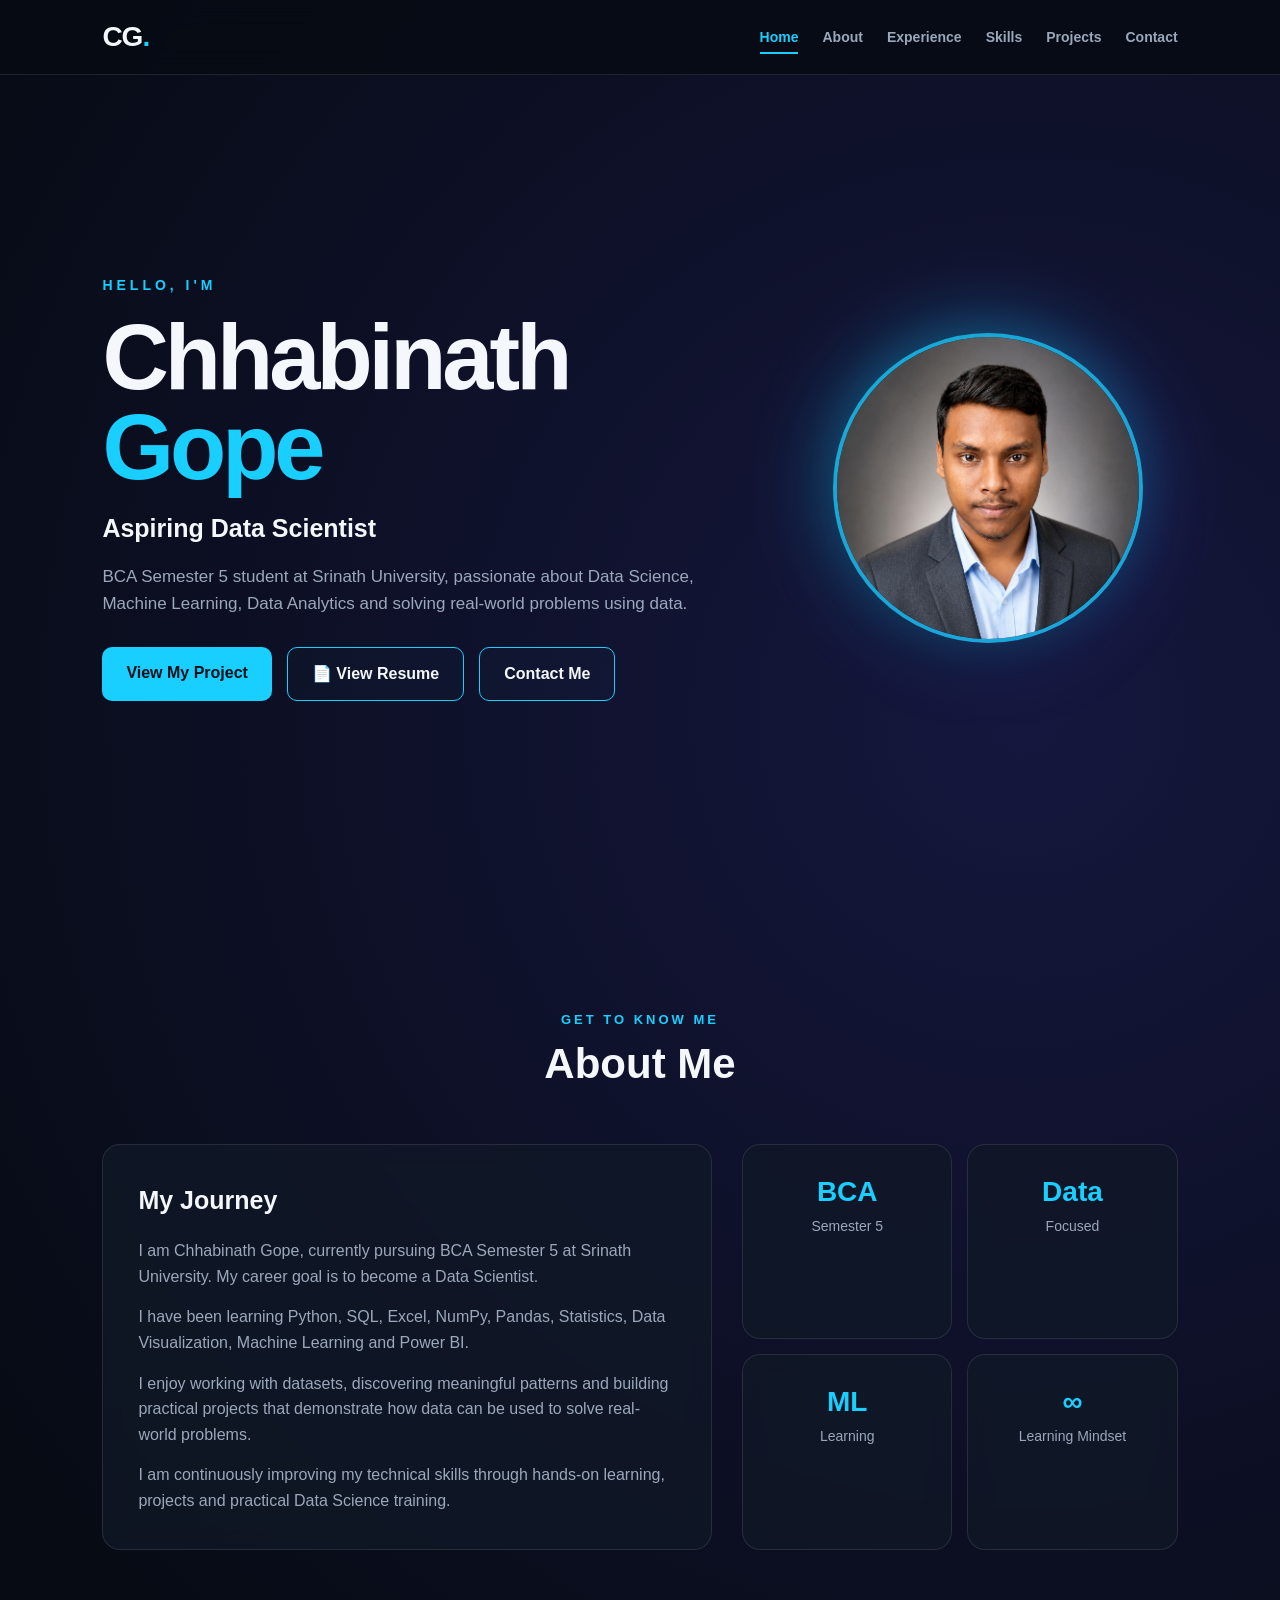
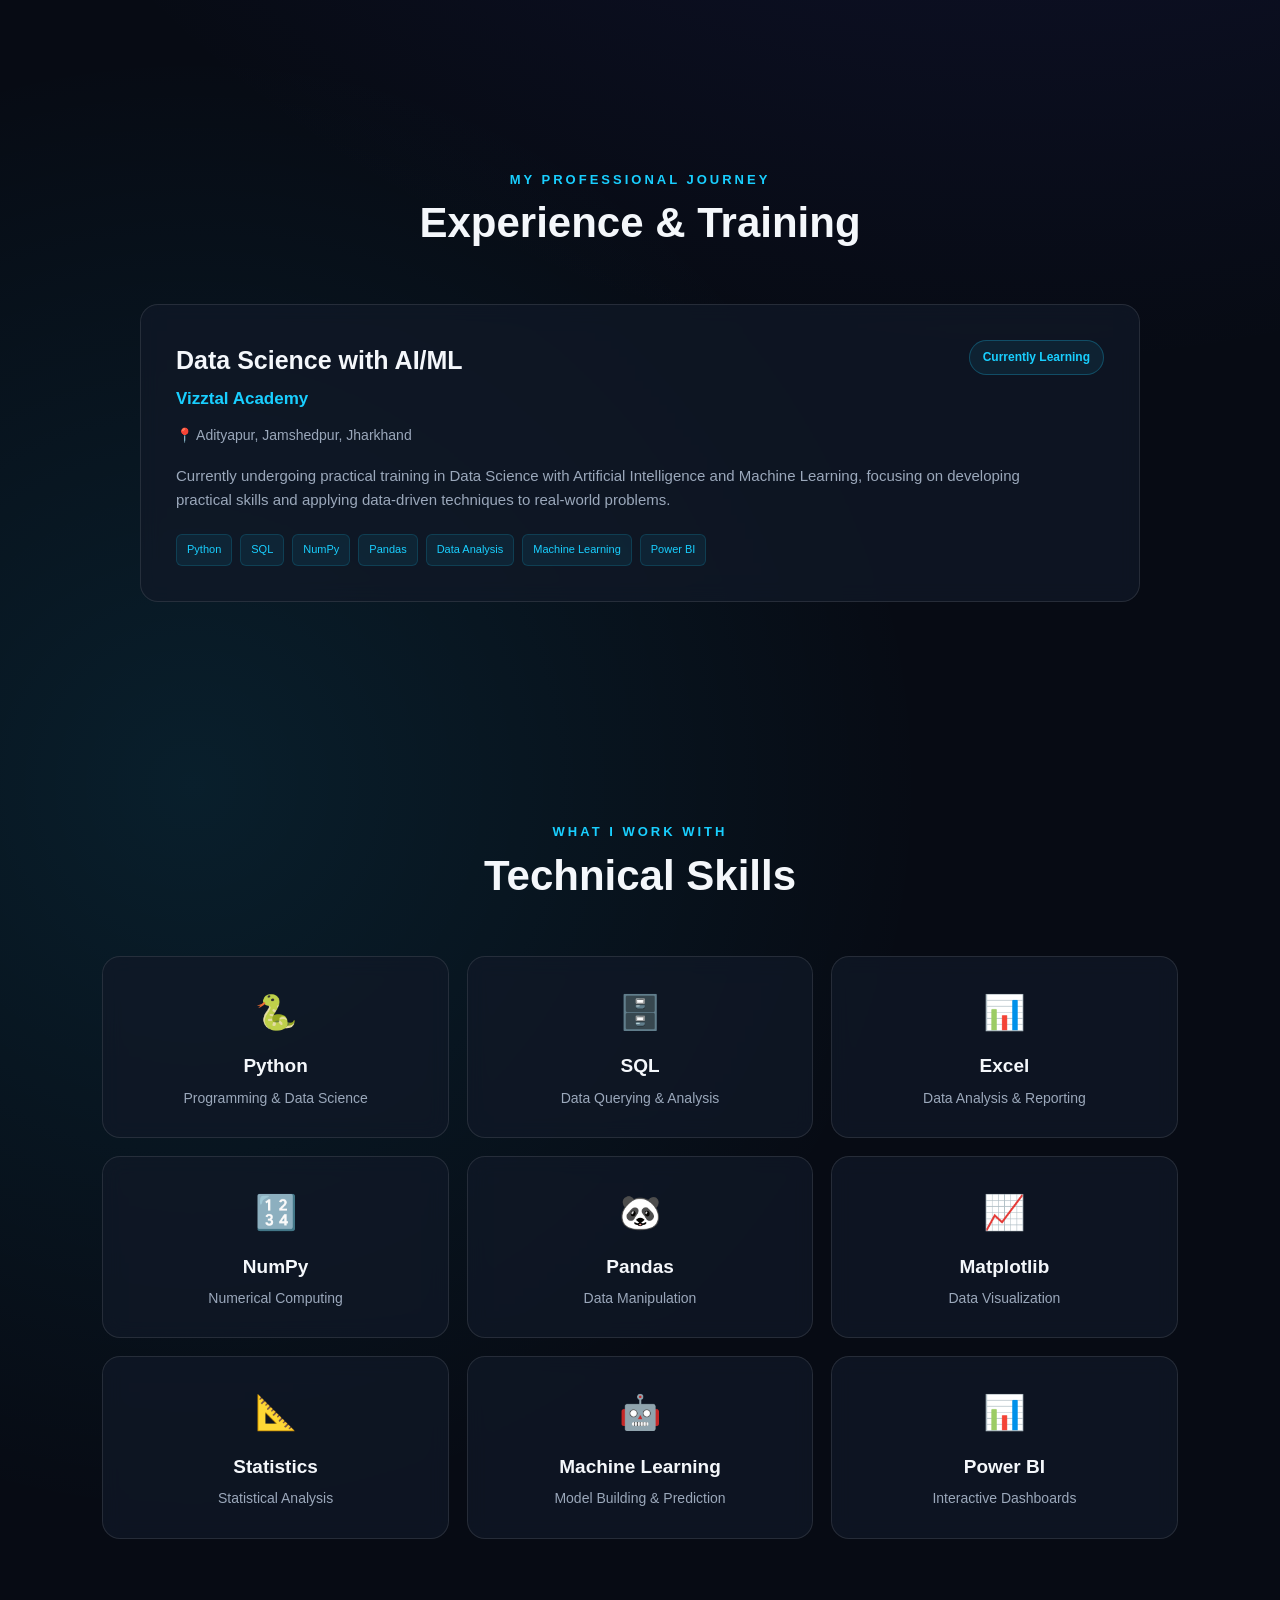
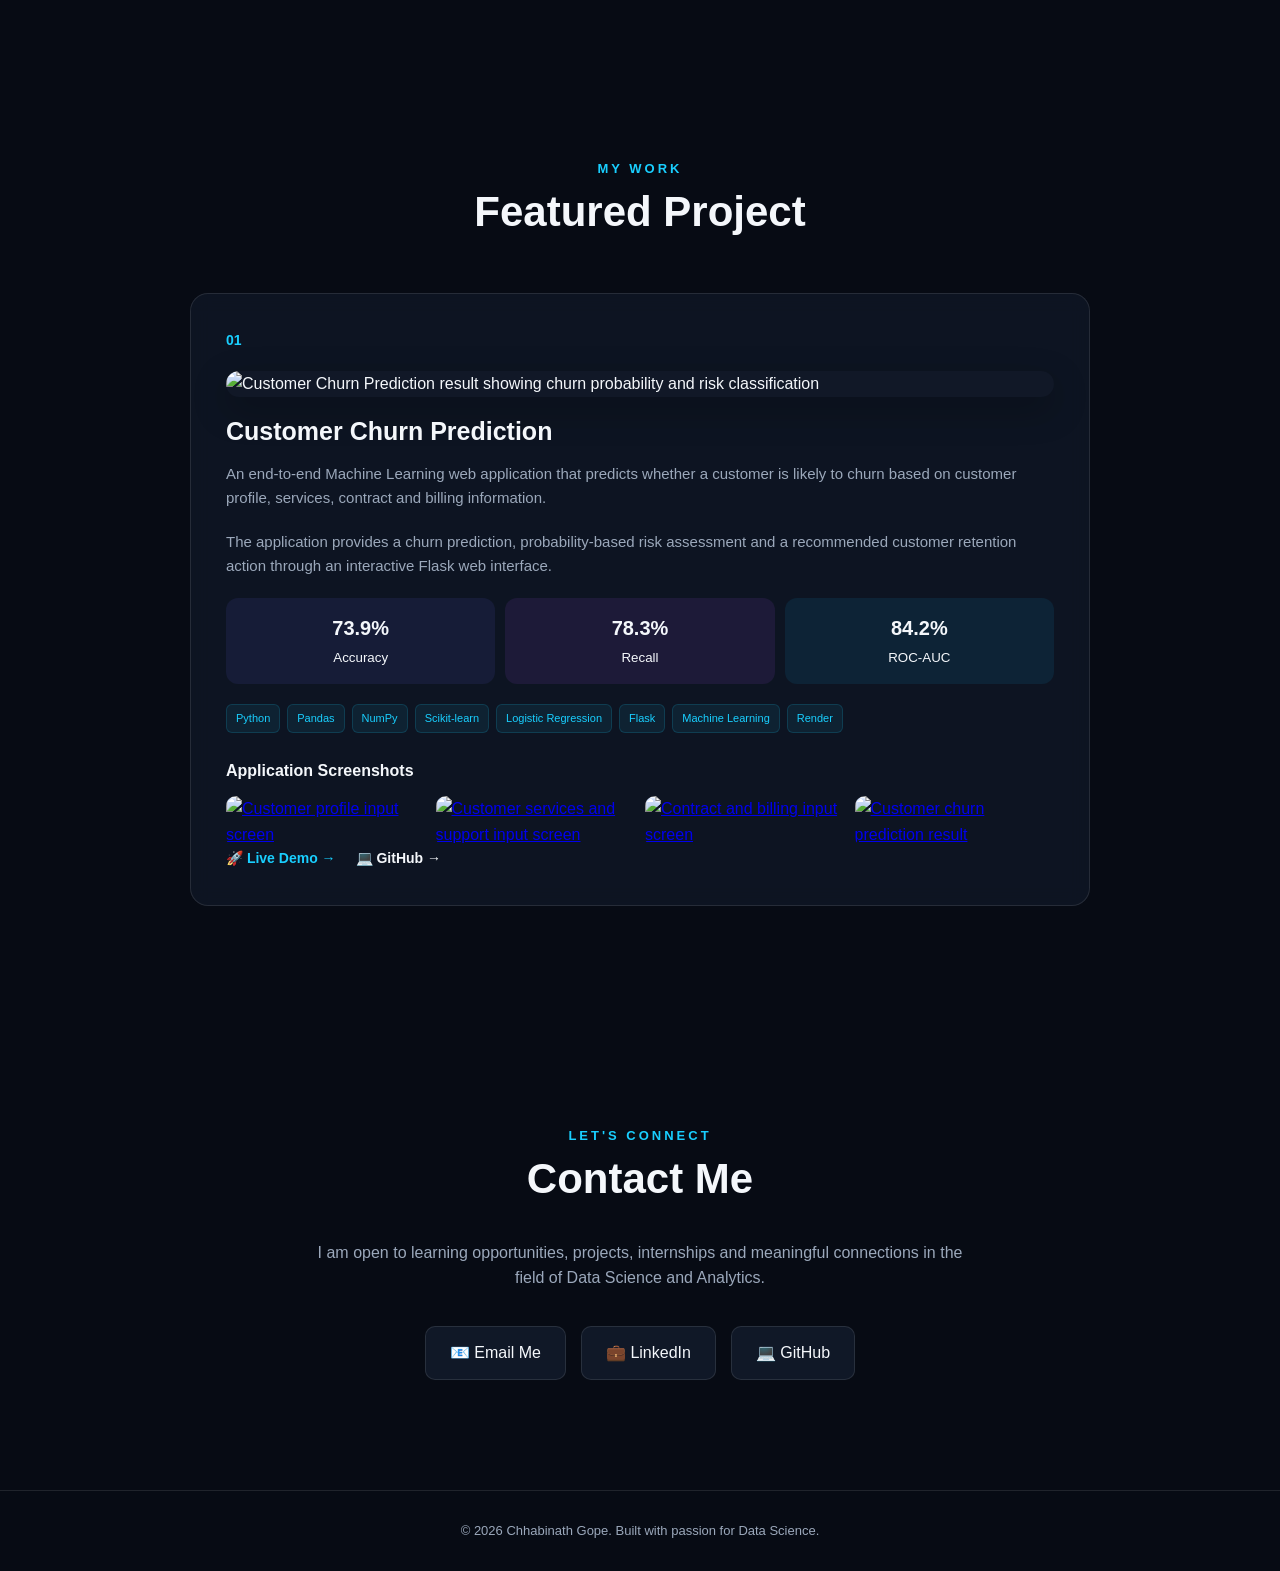
==== index.html @ 85e6b0a1 "Update print statement from 'Hello' to 'Goodbye'" ====
<!DOCTYPE html>
<html lang="en">

<head>

    <!-- ================= BASIC SEO ================= -->

    <meta charset="UTF-8">

    <meta name="viewport"
        content="width=device-width, initial-scale=1.0">

    <title>
        Chhabinath Gope | Aspiring Data Scientist | Data Science Portfolio
    </title>

    <meta name="description"
        content="Chhabinath Gope is a BCA Semester 5 student and aspiring Data Scientist skilled in Python, SQL, Pandas, NumPy, Statistics, Machine Learning, Data Analysis and Power BI. Explore his projects, skills, training and experience.">

    <meta name="keywords"
        content="Chhabinath Gope, Data Scientist, Aspiring Data Scientist, Data Science Portfolio, Data Analyst, Machine Learning, Python, SQL, Pandas, NumPy, Statistics, Power BI, Data Analysis, Customer Churn Prediction, BCA Student">

    <meta name="author"
        content="Chhabinath Gope">

    <meta name="robots"
        content="index, follow">

    <meta name="googlebot"
        content="index, follow">

    <meta name="theme-color"
        content="#070b14">


    <!-- ================= CANONICAL ================= -->

    <link rel="canonical"
        href="https://chhabinath-gope.github.io/my-portfolio/">


    <!-- ================= OPEN GRAPH ================= -->

    <meta property="og:type"
        content="website">

    <meta property="og:title"
        content="Chhabinath Gope | Aspiring Data Scientist">

    <meta property="og:description"
        content="Explore Chhabinath Gope's Data Science portfolio, skills, Machine Learning projects, training and professional journey.">

    <meta property="og:url"
        content="https://chhabinath-gope.github.io/my-portfolio/">

    <meta property="og:site_name"
        content="Chhabinath Gope | Data Science Portfolio">

    <meta property="og:image"
        content="https://chhabinath-gope.github.io/my-portfolio/profile.png">

    <meta property="og:image:alt"
        content="Chhabinath Gope - Aspiring Data Scientist">


    <!-- ================= TWITTER / X ================= -->

    <meta name="twitter:card"
        content="summary">

    <meta name="twitter:title"
        content="Chhabinath Gope | Aspiring Data Scientist">

    <meta name="twitter:description"
        content="Data Science portfolio of Chhabinath Gope featuring Python, SQL, Machine Learning, Data Analysis and Power BI projects.">

    <meta name="twitter:image"
        content="https://chhabinath-gope.github.io/my-portfolio/profile.png">

    <meta name="twitter:image:alt"
        content="Chhabinath Gope - Aspiring Data Scientist">


    <!-- ================= STYLESHEET ================= -->

    <link rel="stylesheet"
        href="style.css">


    <!-- ================= STRUCTURED DATA ================= -->

    <script type="application/ld+json">

    {
        "@context": "https://schema.org",

        "@type": "Person",

        "name": "Chhabinath Gope",

        "url": "https://chhabinath-gope.github.io/my-portfolio/",

        "image": "https://chhabinath-gope.github.io/my-portfolio/profile.png",

        "jobTitle": "Aspiring Data Scientist",

        "description": "BCA student and aspiring Data Scientist interested in Data Analysis, Machine Learning, Python, SQL and Power BI.",

        "sameAs": [
            "https://www.linkedin.com/in/chhabinathgope/",
            "https://github.com/chhabinath-gope"
        ],

        "knowsAbout": [
            "Python",
            "SQL",
            "Data Analysis",
            "Machine Learning",
            "Pandas",
            "NumPy",
            "Statistics",
            "Power BI",
            "Data Visualization"
        ]
    }

    </script>

</head>


<body>


    <!-- ================= NAVBAR ================= -->

    <header class="navbar">

        <a
            href="#home"
            class="logo"
            aria-label="Chhabinath Gope - Home">

            CG<span>.</span>

        </a>


        <nav aria-label="Main Navigation">

            <a href="#home">Home</a>

            <a href="#about">About</a>

            <a href="#experience">Experience</a>

            <a href="#skills">Skills</a>

            <a href="#projects">Projects</a>

            <a href="#contact">Contact</a>

        </nav>

    </header>



    <!-- ================= MAIN CONTENT ================= -->

    <main>


        <!-- ================= HOME ================= -->

        <section
            id="home"
            class="hero"
            aria-labelledby="hero-title">


            <div class="hero-content">

                <p class="small-title">
                    HELLO, I'M
                </p>


                <h1 id="hero-title">

                    Chhabinath
                    <br>

                    <span>Gope</span>

                </h1>


                <h2>
                    Aspiring Data Scientist
                </h2>


                <p class="hero-text">

                    BCA Semester 5 student at Srinath University,
                    passionate about Data Science, Machine Learning,
                    Data Analytics and solving real-world problems
                    using data.

                </p>


                <div class="hero-buttons">

                    <a
                        href="#projects"
                        class="btn primary-btn">

                        View My Project

                    </a>


                    <a
                        href="Chhabinath_Gope_Resume.pdf"
                        target="_blank"
                        rel="noopener noreferrer"
                        class="btn secondary-btn">

                        📄 View Resume

                    </a>


                    <a
                        href="#contact"
                        class="btn secondary-btn">

                        Contact Me

                    </a>

                </div>

            </div>


            <div
                class="profile-container"
                aria-label="Profile photo of Chhabinath Gope">

                <div
                    class="profile-glow"
                    aria-hidden="true">
                </div>


                <img
                    src="profile.png"
                    alt="Chhabinath Gope, Aspiring Data Scientist"
                    class="profile-photo"
                    width="310"
                    height="310"
                    loading="eager"
                    fetchpriority="high">

            </div>

        </section>



        <!-- ================= ABOUT ================= -->

        <section
            id="about"
            class="section"
            aria-labelledby="about-title">


            <div class="section-heading">

                <p>
                    GET TO KNOW ME
                </p>

                <h2 id="about-title">
                    About Me
                </h2>

            </div>


            <div class="about-content">


                <div class="about-card">

                    <h3>
                        My Journey
                    </h3>


                    <p>

                        I am Chhabinath Gope, currently pursuing
                        BCA Semester 5 at Srinath University.
                        My career goal is to become a Data Scientist.

                    </p>


                    <p>

                        I have been learning Python, SQL, Excel,
                        NumPy, Pandas, Statistics, Data Visualization,
                        Machine Learning and Power BI.

                    </p>


                    <p>

                        I enjoy working with datasets, discovering
                        meaningful patterns and building practical
                        projects that demonstrate how data can be
                        used to solve real-world problems.

                    </p>


                    <p>

                        I am continuously improving my technical
                        skills through hands-on learning, projects
                        and practical Data Science training.

                    </p>

                </div>


                <div class="about-stats">

                    <div class="stat-card">

                        <h3>BCA</h3>

                        <p>
                            Semester 5
                        </p>

                    </div>


                    <div class="stat-card">

                        <h3>Data</h3>

                        <p>
                            Focused
                        </p>

                    </div>


                    <div class="stat-card">

                        <h3>ML</h3>

                        <p>
                            Learning
                        </p>

                    </div>


                    <div class="stat-card">

                        <h3>∞</h3>

                        <p>
                            Learning Mindset
                        </p>

                    </div>

                </div>

            </div>

        </section>



        <!-- ================= EXPERIENCE ================= -->

        <section
            id="experience"
            class="section"
            aria-labelledby="experience-title">


            <div class="section-heading">

                <p>
                    MY PROFESSIONAL JOURNEY
                </p>

                <h2 id="experience-title">
                    Experience &amp; Training
                </h2>

            </div>


            <div class="experience-container">

                <article class="experience-card">

                    <div class="experience-header">

                        <div>

                            <h3>
                                Data Science with AI/ML
                            </h3>

                            <h4>
                                Vizztal Academy
                            </h4>

                        </div>


                        <span class="experience-status">
                            Currently Learning
                        </span>

                    </div>


                    <p class="experience-location">

                        📍 Adityapur, Jamshedpur, Jharkhand

                    </p>


                    <p class="experience-description">

                        Currently undergoing practical training in
                        Data Science with Artificial Intelligence and
                        Machine Learning, focusing on developing
                        practical skills and applying data-driven
                        techniques to real-world problems.

                    </p>


                    <div class="experience-skills">

                        <span>Python</span>
                        <span>SQL</span>
                        <span>NumPy</span>
                        <span>Pandas</span>
                        <span>Data Analysis</span>
                        <span>Machine Learning</span>
                        <span>Power BI</span>

                    </div>

                </article>

            </div>

        </section>



        <!-- ================= SKILLS ================= -->

        <section
            id="skills"
            class="section"
            aria-labelledby="skills-title">


            <div class="section-heading">

                <p>
                    WHAT I WORK WITH
                </p>

                <h2 id="skills-title">
                    Technical Skills
                </h2>

            </div>


            <div class="skills-grid">


                <div class="skill-card">

                    <div class="skill-icon"
                        aria-hidden="true">
                        🐍
                    </div>

                    <h3>Python</h3>

                    <p>
                        Programming &amp; Data Science
                    </p>

                </div>


                <div class="skill-card">

                    <div class="skill-icon"
                        aria-hidden="true">
                        🗄️
                    </div>

                    <h3>SQL</h3>

                    <p>
                        Data Querying &amp; Analysis
                    </p>

                </div>


                <div class="skill-card">

                    <div class="skill-icon"
                        aria-hidden="true">
                        📊
                    </div>

                    <h3>Excel</h3>

                    <p>
                        Data Analysis &amp; Reporting
                    </p>

                </div>


                <div class="skill-card">

                    <div class="skill-icon"
                        aria-hidden="true">
                        🔢
                    </div>

                    <h3>NumPy</h3>

                    <p>
                        Numerical Computing
                    </p>

                </div>


                <div class="skill-card">

                    <div class="skill-icon"
                        aria-hidden="true">
                        🐼
                    </div>

                    <h3>Pandas</h3>

                    <p>
                        Data Manipulation
                    </p>

                </div>


                <div class="skill-card">

                    <div class="skill-icon"
                        aria-hidden="true">
                        📈
                    </div>

                    <h3>Matplotlib</h3>

                    <p>
                        Data Visualization
                    </p>

                </div>


                <div class="skill-card">

                    <div class="skill-icon"
                        aria-hidden="true">
                        📐
                    </div>

                    <h3>Statistics</h3>

                    <p>
                        Statistical Analysis
                    </p>

                </div>


                <div class="skill-card">

                    <div class="skill-icon"
                        aria-hidden="true">
                        🤖
                    </div>

                    <h3>Machine Learning</h3>

                    <p>
                        Model Building &amp; Prediction
                    </p>

                </div>


                <div class="skill-card">

                    <div class="skill-icon"
                        aria-hidden="true">
                        📊
                    </div>

                    <h3>Power BI</h3>

                    <p>
                        Interactive Dashboards
                    </p>

                </div>


            </div>

        </section>



        <!-- ================= PROJECTS ================= -->

        <section
            id="projects"
            class="section"
            aria-labelledby="projects-title">


            <div class="section-heading">

                <p>
                    MY WORK
                </p>

                <h2 id="projects-title">
                    Featured Project
                </h2>

            </div>


            <div class="projects-grid">


                <!-- ================= CUSTOMER CHURN ================= -->

                <article class="project-card">


                    <div class="project-number">
                        01
                    </div>


                    <!-- MAIN PROJECT IMAGE -->

                    <div
                        style="
                        width:100%;
                        margin:18px 0;
                        border-radius:16px;
                        overflow:hidden;
                        background:#111827;
                        box-shadow:0 12px 35px rgba(0,0,0,.25);
                        ">

                        <img
                            src="https://raw.githubusercontent.com/chhabinath-gope/customer-churn-prediction/main/prediction-result.png"
                            alt="Customer Churn Prediction result showing churn probability and risk classification"
                            style="
                            width:100%;
                            height:auto;
                            display:block;
                            "
                            loading="lazy">

                    </div>


                    <h3>
                        Customer Churn Prediction
                    </h3>


                    <p>

                        An end-to-end Machine Learning web application
                        that predicts whether a customer is likely to
                        churn based on customer profile, services,
                        contract and billing information.

                    </p>


                    <p>

                        The application provides a churn prediction,
                        probability-based risk assessment and a
                        recommended customer retention action through
                        an interactive Flask web interface.

                    </p>


                    <!-- PROJECT METRICS -->

                    <div
                        style="
                        display:grid;
                        grid-template-columns:repeat(3,1fr);
                        gap:10px;
                        margin:20px 0;
                        ">


                        <div
                            style="
                            padding:14px 8px;
                            border-radius:12px;
                            background:rgba(99,102,241,.10);
                            text-align:center;
                            ">

                            <strong
                                style="
                                display:block;
                                font-size:20px;
                                ">

                                73.9%

                            </strong>

                            <small>
                                Accuracy
                            </small>

                        </div>


                        <div
                            style="
                            padding:14px 8px;
                            border-radius:12px;
                            background:rgba(168,85,247,.10);
                            text-align:center;
                            ">

                            <strong
                                style="
                                display:block;
                                font-size:20px;
                                ">

                                78.3%

                            </strong>

                            <small>
                                Recall
                            </small>

                        </div>


                        <div
                            style="
                            padding:14px 8px;
                            border-radius:12px;
                            background:rgba(14,165,233,.10);
                            text-align:center;
                            ">

                            <strong
                                style="
                                display:block;
                                font-size:20px;
                                ">

                                84.2%

                            </strong>

                            <small>
                                ROC-AUC
                            </small>

                        </div>


                    </div>


                    <div class="project-tags">

                        <span>Python</span>

                        <span>Pandas</span>

                        <span>NumPy</span>

                        <span>Scikit-learn</span>

                        <span>Logistic Regression</span>

                        <span>Flask</span>

                        <span>Machine Learning</span>

                        <span>Render</span>

                    </div>


                    <!-- SCREENSHOT GALLERY -->

                    <div
                        style="
                        margin-top:22px;
                        ">

                        <h4
                            style="
                            margin-bottom:12px;
                            ">

                            Application Screenshots

                        </h4>


                        <div
                            style="
                            display:grid;
                            grid-template-columns:repeat(4,1fr);
                            gap:10px;
                            ">


                            <a
                                href="https://raw.githubusercontent.com/chhabinath-gope/customer-churn-prediction/main/profile.png"
                                target="_blank"
                                rel="noopener noreferrer">

                                <img
                                    src="https://raw.githubusercontent.com/chhabinath-gope/customer-churn-prediction/main/profile.png"
                                    alt="Customer profile input screen"
                                    style="
                                    width:100%;
                                    border-radius:10px;
                                    display:block;
                                    "
                                    loading="lazy">

                            </a>


                            <a
                                href="https://raw.githubusercontent.com/chhabinath-gope/customer-churn-prediction/main/services.png"
                                target="_blank"
                                rel="noopener noreferrer">

                                <img
                                    src="https://raw.githubusercontent.com/chhabinath-gope/customer-churn-prediction/main/services.png"
                                    alt="Customer services and support input screen"
                                    style="
                                    width:100%;
                                    border-radius:10px;
                                    display:block;
                                    "
                                    loading="lazy">

                            </a>


                            <a
                                href="https://raw.githubusercontent.com/chhabinath-gope/customer-churn-prediction/main/billing.png"
                                target="_blank"
                                rel="noopener noreferrer">

                                <img
                                    src="https://raw.githubusercontent.com/chhabinath-gope/customer-churn-prediction/main/billing.png"
                                    alt="Contract and billing input screen"
                                    style="
                                    width:100%;
                                    border-radius:10px;
                                    display:block;
                                    "
                                    loading="lazy">

                            </a>


                            <a
                                href="https://raw.githubusercontent.com/chhabinath-gope/customer-churn-prediction/main/prediction-result.png"
                                target="_blank"
                                rel="noopener noreferrer">

                                <img
                                    src="https://raw.githubusercontent.com/chhabinath-gope/customer-churn-prediction/main/prediction-result.png"
                                    alt="Customer churn prediction result"
                                    style="
                                    width:100%;
                                    border-radius:10px;
                                    display:block;
                                    "
                                    loading="lazy">

                            </a>


                        </div>

                    </div>


                    <!-- PROJECT BUTTONS -->

                    <div class="project-buttons">


                        <a
                            href="https://customer-churn-prediction-1ivq.onrender.com/profile"
                            target="_blank"
                            rel="noopener noreferrer"
                            class="project-link"
                            aria-label="Open Customer Churn Prediction live demo">

                            🚀 Live Demo →

                        </a>


                        <a
                            href="https://github.com/chhabinath-gope/customer-churn-prediction"
                            target="_blank"
                            rel="noopener noreferrer"
                            class="project-link github-link"
                            aria-label="View Customer Churn Prediction source code on GitHub">

                            💻 GitHub →

                        </a>


                    </div>

                </article>

            </div>

        </section>



        <!-- ================= CONTACT ================= -->

        <section
            id="contact"
            class="section contact-section"
            aria-labelledby="contact-title">


            <div class="section-heading">

                <p>
                    LET'S CONNECT
                </p>

                <h2 id="contact-title">
                    Contact Me
                </h2>

            </div>


            <p class="contact-intro">

                I am open to learning opportunities, projects,
                internships and meaningful connections in the field
                of Data Science and Analytics.

            </p>


            <div class="contact-buttons">


                <a
                    href="mailto:chhabinath1gope@gmail.com"
                    class="contact-btn"
                    aria-label="Send email to Chhabinath Gope">

                    📧 Email Me

                </a>


                <a
                    href="https://www.linkedin.com/in/chhabinathgope/"
                    target="_blank"
                    rel="noopener noreferrer"
                    class="contact-btn"
                    aria-label="Visit Chhabinath Gope on LinkedIn">

                    💼 LinkedIn

                </a>


                <a
                    href="https://github.com/chhabinath-gope"
                    target="_blank"
                    rel="noopener noreferrer"
                    class="contact-btn"
                    aria-label="Visit Chhabinath Gope on GitHub">

                    💻 GitHub

                </a>


            </div>

        </section>


    </main>



    <!-- ================= FOOTER ================= -->

    <footer>

        <p>

            © 2026 Chhabinath Gope.
            Built with passion for Data Science.

        </p>

    </footer>



    <!-- ================= JAVASCRIPT ================= -->

    <script
        src="script.js"
        defer>
    </script>

</body>

</html>
---- style.css ----
* {
    margin: 0;
    padding: 0;
    box-sizing: border-box;
    scroll-behavior: smooth;
}

:root {
    --bg: #070b14;
    --bg2: #0c1220;
    --card: #101827;

    --text: #f4f7fb;
    --muted: #9ba8bb;

    --accent: #19cfff;
    --accent2: #4f46e5;

    --border: rgba(255, 255, 255, 0.10);
    --border-hover: rgba(25, 207, 255, 0.55);

    --shadow: 0 15px 40px rgba(0, 0, 0, 0.25);

    --transition: 0.3s ease;
}


/* ================= BASE ================= */

html {
    scroll-padding-top: 90px;
}

body {
    font-family:
        Arial,
        Helvetica,
        sans-serif;

    background:
        radial-gradient(
            circle at 80% 15%,
            rgba(79, 70, 229, 0.20),
            transparent 30%
        ),

        radial-gradient(
            circle at 15% 50%,
            rgba(25, 207, 255, 0.10),
            transparent 28%
        ),

        var(--bg);

    color: var(--text);

    line-height: 1.6;

    overflow-x: hidden;
}


/* ================= ACCESSIBILITY ================= */

a:focus-visible {
    outline: 2px solid var(--accent);
    outline-offset: 4px;
    border-radius: 4px;
}


/* ================= NAVBAR ================= */

.navbar {
    position: sticky;
    top: 0;
    z-index: 1000;

    min-height: 75px;

    padding: 0 8%;

    display: flex;
    justify-content: space-between;
    align-items: center;

    background:
        rgba(7, 11, 20, 0.84);

    backdrop-filter: blur(15px);

    -webkit-backdrop-filter: blur(15px);

    border-bottom:
        1px solid var(--border);
}


.logo {
    color: var(--text);

    font-size: 28px;
    font-weight: 800;

    letter-spacing: -1px;

    text-decoration: none;

    transition: var(--transition);
}


.logo span {
    color: var(--accent);
}


.logo:hover {
    color: var(--accent);
}


.navbar nav {
    display: flex;
    align-items: center;

    gap: 24px;
}


.navbar nav a {
    position: relative;

    color: var(--muted);

    text-decoration: none;

    font-size: 14px;
    font-weight: 600;

    padding: 6px 0;

    transition: var(--transition);
}


.navbar nav a::after {
    content: "";

    position: absolute;

    left: 0;
    bottom: 0;

    width: 0;
    height: 2px;

    background: var(--accent);

    transition: width var(--transition);
}


.navbar nav a:hover {
    color: var(--accent);
}


.navbar nav a:hover::after {
    width: 100%;
}


/* ================= HERO ================= */

.hero {
    min-height: calc(100vh - 75px);

    padding: 80px 8%;

    display: flex;
    align-items: center;
    justify-content: space-between;

    gap: 60px;

    overflow: hidden;
}


.hero-content {
    max-width: 680px;

    animation:
        slideLeft 1s ease;
}


.small-title {
    color: var(--accent);

    font-size: 14px;
    font-weight: 700;

    letter-spacing: 4px;

    margin-bottom: 15px;
}


.hero h1 {
    font-size: clamp(55px, 8vw, 92px);

    line-height: 0.98;

    letter-spacing: -4px;

    margin-bottom: 20px;
}


.hero h1 span {
    color: var(--accent);
}


.hero h2 {
    font-size: 25px;

    line-height: 1.3;

    margin-bottom: 18px;
}


.hero-text {
    max-width: 620px;

    color: var(--muted);

    font-size: 17px;

    margin-bottom: 30px;
}


.hero-buttons {
    display: flex;

    gap: 15px;

    flex-wrap: wrap;
}


.btn {
    display: inline-block;

    padding: 13px 24px;

    border-radius: 10px;

    text-decoration: none;

    font-weight: 700;

    transition:
        transform var(--transition),
        background var(--transition),
        box-shadow var(--transition);
}


.primary-btn {
    color: #001018;

    background: var(--accent);
}


.primary-btn:hover {
    transform: translateY(-4px);

    box-shadow:
        0 10px 30px
        rgba(25, 207, 255, 0.25);
}


.secondary-btn {
    color: var(--text);

    border:
        1px solid var(--accent);

    background:
        rgba(25, 207, 255, 0.02);
}


.secondary-btn:hover {
    background:
        rgba(25, 207, 255, 0.10);

    transform: translateY(-4px);
}


/* ================= PROFILE ================= */

.profile-container {
    position: relative;

    width: 380px;
    height: 380px;

    flex-shrink: 0;

    display: flex;
    justify-content: center;
    align-items: center;

    animation:
        float 4s ease-in-out infinite;
}


.profile-glow {
    position: absolute;

    width: 340px;
    height: 340px;

    border-radius: 50%;

    background:
        linear-gradient(
            135deg,
            var(--accent),
            var(--accent2)
        );

    filter: blur(35px);

    opacity: 0.35;

    pointer-events: none;
}


.profile-photo {
    position: relative;

    width: 310px;
    height: 310px;

    object-fit: cover;

    border-radius: 50%;

    border:
        4px solid
        rgba(25, 207, 255, 0.75);

    box-shadow:

        0 0 40px
        rgba(25, 207, 255, 0.20),

        0 20px 60px
        rgba(0, 0, 0, 0.45);

    transition:
        transform 0.5s ease;
}


.profile-photo:hover {
    transform: scale(1.04);
}


/* ================= SECTION ================= */

.section {
    padding: 110px 8%;
}


.section-heading {
    text-align: center;

    margin-bottom: 55px;
}


.section-heading p {
    color: var(--accent);

    font-size: 13px;

    letter-spacing: 3px;

    font-weight: 700;
}


.section-heading h2 {
    font-size: 42px;

    line-height: 1.2;

    margin-top: 8px;
}


/* ================= ABOUT ================= */

.about-content {
    max-width: 1100px;

    margin: auto;

    display: grid;

    grid-template-columns: 1.4fr 1fr;

    gap: 30px;
}


.about-card,
.stat-card,
.skill-card,
.project-card,
.experience-card {
    background:
        rgba(16, 24, 39, 0.75);

    border:
        1px solid var(--border);

    border-radius: 18px;

    backdrop-filter: blur(10px);

    -webkit-backdrop-filter: blur(10px);
}


.about-card {
    padding: 35px;
}


.about-card h3 {
    font-size: 25px;

    margin-bottom: 18px;
}


.about-card p {
    color: var(--muted);

    margin-bottom: 15px;
}


.about-card p:last-child {
    margin-bottom: 0;
}


.about-stats {
    display: grid;

    grid-template-columns: 1fr 1fr;

    gap: 15px;
}


.stat-card {
    padding: 25px;

    text-align: center;

    transition:
        transform var(--transition),
        border-color var(--transition);
}


.stat-card:hover {
    transform: translateY(-6px);

    border-color: var(--accent);
}


.stat-card h3 {
    color: var(--accent);

    font-size: 28px;
}


.stat-card p {
    color: var(--muted);

    font-size: 14px;
}


/* ================= EXPERIENCE ================= */

.experience-container {
    max-width: 1000px;

    margin: auto;
}


.experience-card {
    position: relative;

    padding: 35px;

    transition:
        transform var(--transition),
        border-color var(--transition),
        box-shadow var(--transition);
}


.experience-card:hover {
    transform: translateY(-6px);

    border-color: var(--accent);

    box-shadow: var(--shadow);
}


.experience-header {
    display: flex;

    justify-content: space-between;

    align-items: flex-start;

    gap: 20px;

    margin-bottom: 12px;
}


.experience-header h3 {
    font-size: 25px;

    margin-bottom: 5px;
}


.experience-header h4 {
    color: var(--accent);

    font-size: 17px;

    font-weight: 600;
}


.experience-status {
    padding: 7px 13px;

    border-radius: 20px;

    background:
        rgba(25, 207, 255, 0.08);

    border:
        1px solid
        rgba(25, 207, 255, 0.25);

    color: var(--accent);

    font-size: 12px;

    font-weight: 700;

    white-space: nowrap;
}


.experience-location {
    color: var(--muted);

    font-size: 14px;

    margin-bottom: 18px;
}


.experience-description {
    color: var(--muted);

    font-size: 15px;

    max-width: 850px;

    margin-bottom: 22px;
}


.experience-skills {
    display: flex;

    flex-wrap: wrap;

    gap: 8px;
}


.experience-skills span {
    padding: 6px 10px;

    border-radius: 6px;

    font-size: 11px;

    background:
        rgba(25, 207, 255, 0.08);

    color: var(--accent);

    border:
        1px solid
        rgba(25, 207, 255, 0.15);
}


/* ================= SKILLS ================= */

.skills-grid {
    max-width: 1100px;

    margin: auto;

    display: grid;

    grid-template-columns:
        repeat(3, 1fr);

    gap: 18px;
}


.skill-card {
    padding: 28px;

    text-align: center;

    transition:
        transform var(--transition),
        border-color var(--transition),
        box-shadow var(--transition);
}


.skill-card:hover {
    transform: translateY(-8px);

    border-color:
        rgba(25, 207, 255, 0.5);

    box-shadow: var(--shadow);
}


.skill-icon {
    font-size: 34px;

    margin-bottom: 12px;
}


.skill-card h3 {
    font-size: 19px;

    margin-bottom: 5px;
}


.skill-card p {
    color: var(--muted);

    font-size: 14px;
}


/* ================= PROJECTS ================= */

.projects-grid {
    max-width: 900px;

    margin: auto;

    display: grid;

    grid-template-columns: 1fr;

    gap: 20px;
}


.project-card {
    position: relative;

    padding: 35px;

    overflow: hidden;

    transition:
        transform var(--transition),
        border-color var(--transition),
        box-shadow var(--transition);
}


.project-card:hover {
    transform: translateY(-8px);

    border-color: var(--accent);

    box-shadow: var(--shadow);
}


.project-number {
    color: var(--accent);

    font-size: 14px;

    font-weight: 700;

    margin-bottom: 20px;
}


.project-card h3 {
    font-size: 25px;

    line-height: 1.3;

    margin-bottom: 15px;
}


.project-card p {
    color: var(--muted);

    font-size: 15px;

    margin-bottom: 20px;
}


.project-tags {
    display: flex;

    flex-wrap: wrap;

    gap: 7px;

    margin-bottom: 25px;
}


.project-tags span {
    padding: 5px 9px;

    border-radius: 6px;

    font-size: 11px;

    background:
        rgba(25, 207, 255, 0.08);

    color: var(--accent);

    border:
        1px solid
        rgba(25, 207, 255, 0.15);
}


.project-buttons {
    display: flex;

    gap: 20px;

    flex-wrap: wrap;
}


.project-link {
    color: var(--accent);

    text-decoration: none;

    font-weight: 700;

    font-size: 14px;

    transition:
        color var(--transition);
}


.project-link:hover {
    text-decoration: underline;
}


.github-link {
    color: var(--text);
}


.github-link:hover {
    color: var(--accent);
}


/* ================= CONTACT ================= */

.contact-section {
    text-align: center;
}


.contact-intro {
    max-width: 650px;

    margin: -20px auto 35px;

    color: var(--muted);
}


.contact-buttons {
    display: flex;

    justify-content: center;

    gap: 15px;

    flex-wrap: wrap;
}


.contact-btn {
    text-decoration: none;

    color: var(--text);

    padding: 13px 24px;

    border:
        1px solid var(--border);

    border-radius: 10px;

    background: var(--card);

    transition:
        transform var(--transition),
        border-color var(--transition),
        color var(--transition);
}


.contact-btn:hover {
    border-color: var(--accent);

    color: var(--accent);

    transform: translateY(-4px);
}


/* ================= FOOTER ================= */

footer {
    text-align: center;

    padding: 30px 20px;

    border-top:
        1px solid var(--border);

    color: var(--muted);

    font-size: 13px;
}


/* ================= ANIMATIONS ================= */

@keyframes float {

    0%,
    100% {
        transform: translateY(0);
    }

    50% {
        transform: translateY(-12px);
    }
}


@keyframes slideLeft {

    from {
        opacity: 0;

        transform:
            translateX(-40px);
    }

    to {
        opacity: 1;

        transform:
            translateX(0);
    }
}


/* ================= TABLET ================= */

@media (max-width: 900px) {

    .navbar {
        padding: 0 5%;
    }


    .navbar nav {
        gap: 14px;
    }


    .navbar nav a {
        font-size: 12px;
    }


    .hero {
        flex-direction: column;

        text-align: center;

        padding-top: 60px;
    }


    .hero-content {
        max-width: 750px;
    }


    .hero-buttons {
        justify-content: center;
    }


    .profile-container {
        width: 320px;
        height: 320px;
    }


    .profile-photo {
        width: 260px;
        height: 260px;
    }


    .profile-glow {
        width: 290px;
        height: 290px;
    }


    .about-content {
        grid-template-columns: 1fr;
    }


    .skills-grid {
        grid-template-columns:
            1fr 1fr;
    }


    .experience-header {
        flex-direction: column;
    }

}


/* ================= MOBILE ================= */

@media (max-width: 600px) {

    .navbar {
        min-height: 65px;

        padding: 14px 5%;

        flex-direction: column;

        gap: 10px;
    }


    .logo {
        font-size: 25px;
    }


    .navbar nav {
        gap: 8px 12px;

        flex-wrap: wrap;

        justify-content: center;
    }


    .navbar nav a {
        font-size: 10px;

        padding: 4px 0;
    }


    .hero {
        padding: 60px 5% 70px;
    }


    .small-title {
        font-size: 12px;

        letter-spacing: 3px;
    }


    .hero h1 {
        font-size: 55px;

        letter-spacing: -2px;
    }


    .hero h2 {
        font-size: 21px;
    }


    .hero-text {
        font-size: 15px;
    }


    .hero-buttons {
        flex-direction: column;

        align-items: stretch;

        width: 100%;
    }


    .btn {
        text-align: center;

        width: 100%;
    }


    .section {
        padding: 80px 5%;
    }


    .section-heading {
        margin-bottom: 40px;
    }


    .section-heading h2 {
        font-size: 34px;
    }


    .section-heading p {
        font-size: 11px;

        letter-spacing: 2px;
    }


    .skills-grid {
        grid-template-columns: 1fr;
    }


    .projects-grid {
        grid-template-columns: 1fr;
    }


    .about-stats {
        grid-template-columns:
            1fr 1fr;
    }


    .about-card {
        padding: 27px;
    }


    .profile-container {
        width: 280px;
        height: 280px;
    }


    .profile-photo {
        width: 230px;
        height: 230px;
    }


    .profile-glow {
        width: 250px;
        height: 250px;
    }


    .experience-card {
        padding: 25px;
    }


    .experience-header {
        flex-direction: column;

        gap: 12px;
    }


    .experience-header h3 {
        font-size: 21px;
    }


    .experience-status {
        align-self: flex-start;
    }


    .project-card {
        padding: 25px;
    }


    .project-card h3 {
        font-size: 21px;
    }


    .project-buttons {
        flex-direction: column;

        align-items: flex-start;

        gap: 12px;
    }


    .contact-buttons {
        flex-direction: column;

        align-items: stretch;
    }


    .contact-btn {
        width: 100%;

        text-align: center;
    }

}


/* ================= REDUCED MOTION ================= */

@media (prefers-reduced-motion: reduce) {

    *,
    *::before,
    *::after {
        scroll-behavior: auto !important;

        animation-duration: 0.01ms !important;
        animation-iteration-count: 1 !important;

        transition-duration: 0.01ms !important;
    }

}

/* ===============================
   JAVASCRIPT ENHANCEMENTS
================================ */

.navbar nav a.active {
    color: var(--accent);
}

.navbar nav a.active::after {
    width: 100%;
}

.reveal {
    opacity: 0;
    transform: translateY(25px);
    transition:
        opacity 0.6s ease,
        transform 0.6s ease;
}

.reveal.visible {
    opacity: 1;
    transform: translateY(0);
}

@media (prefers-reduced-motion: reduce) {

    .reveal,
    .reveal.visible {
        opacity: 1;
        transform: none;
        transition: none;
    }

}
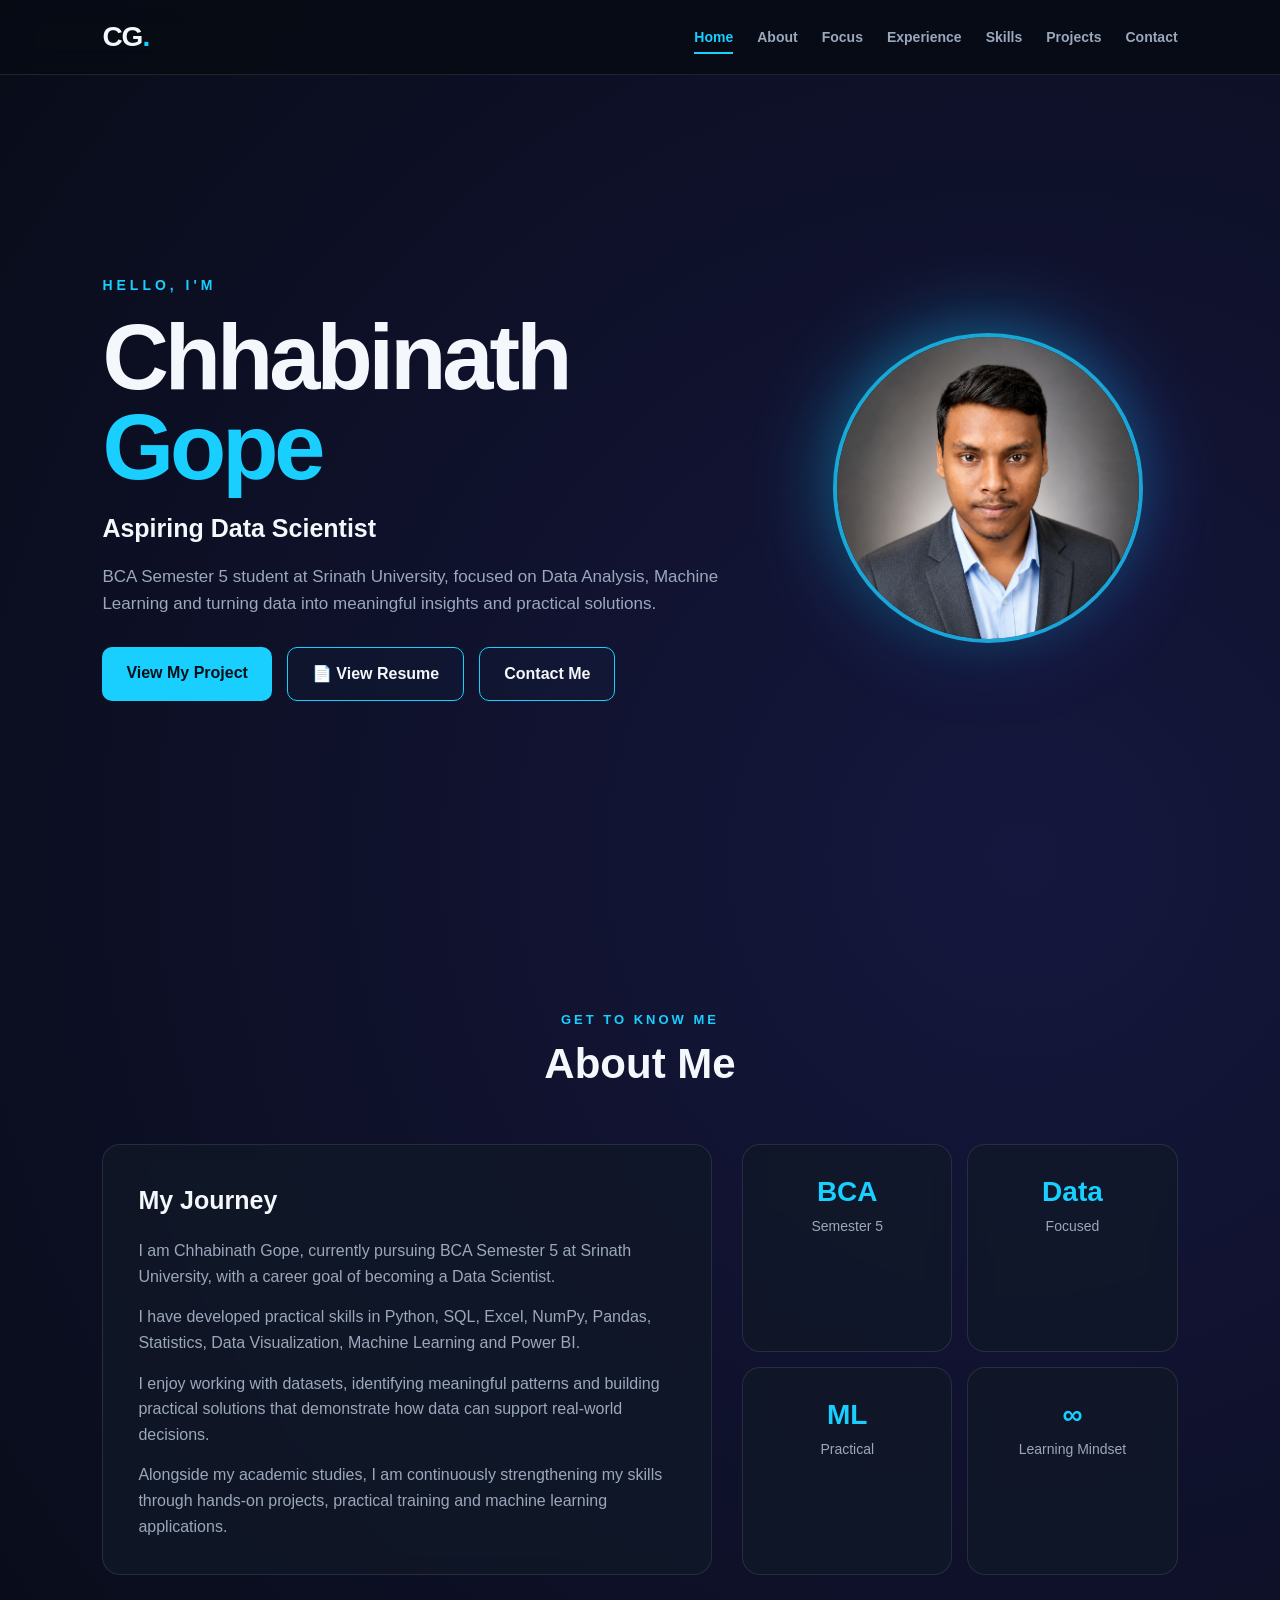
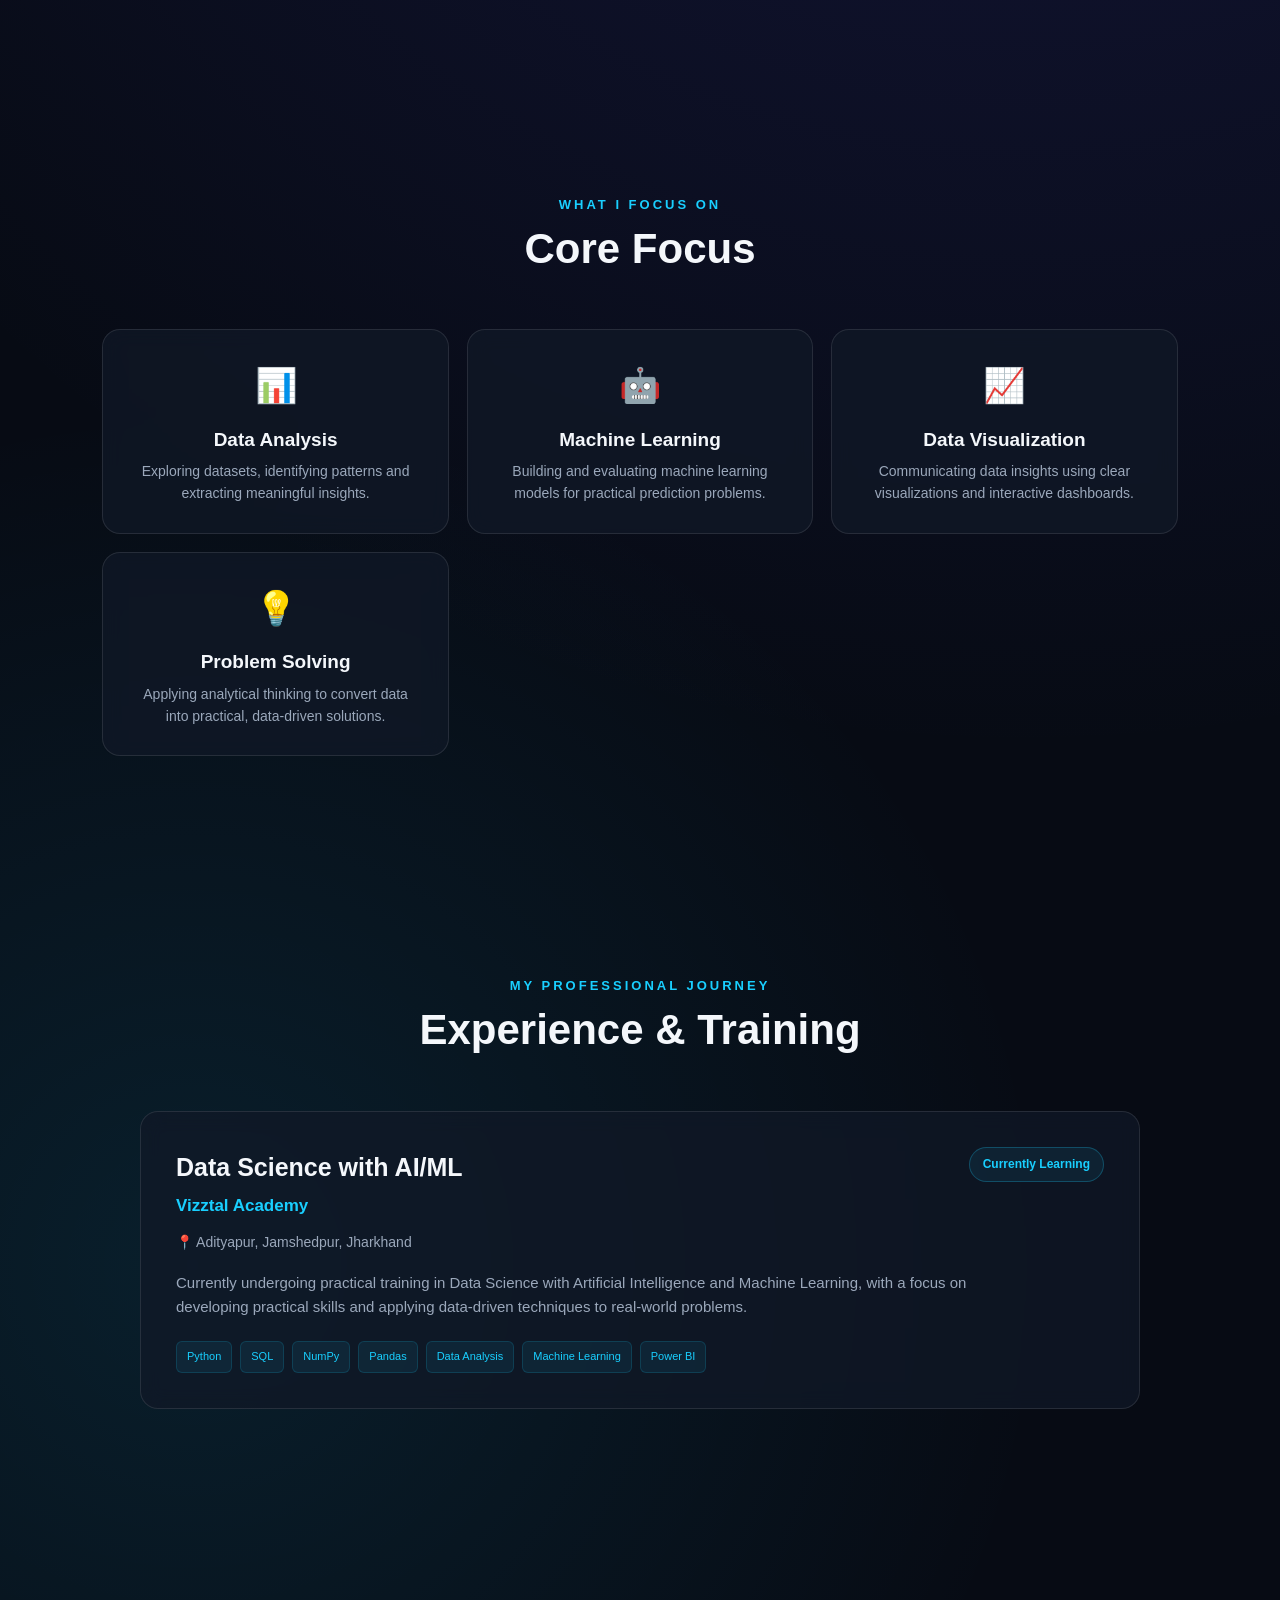
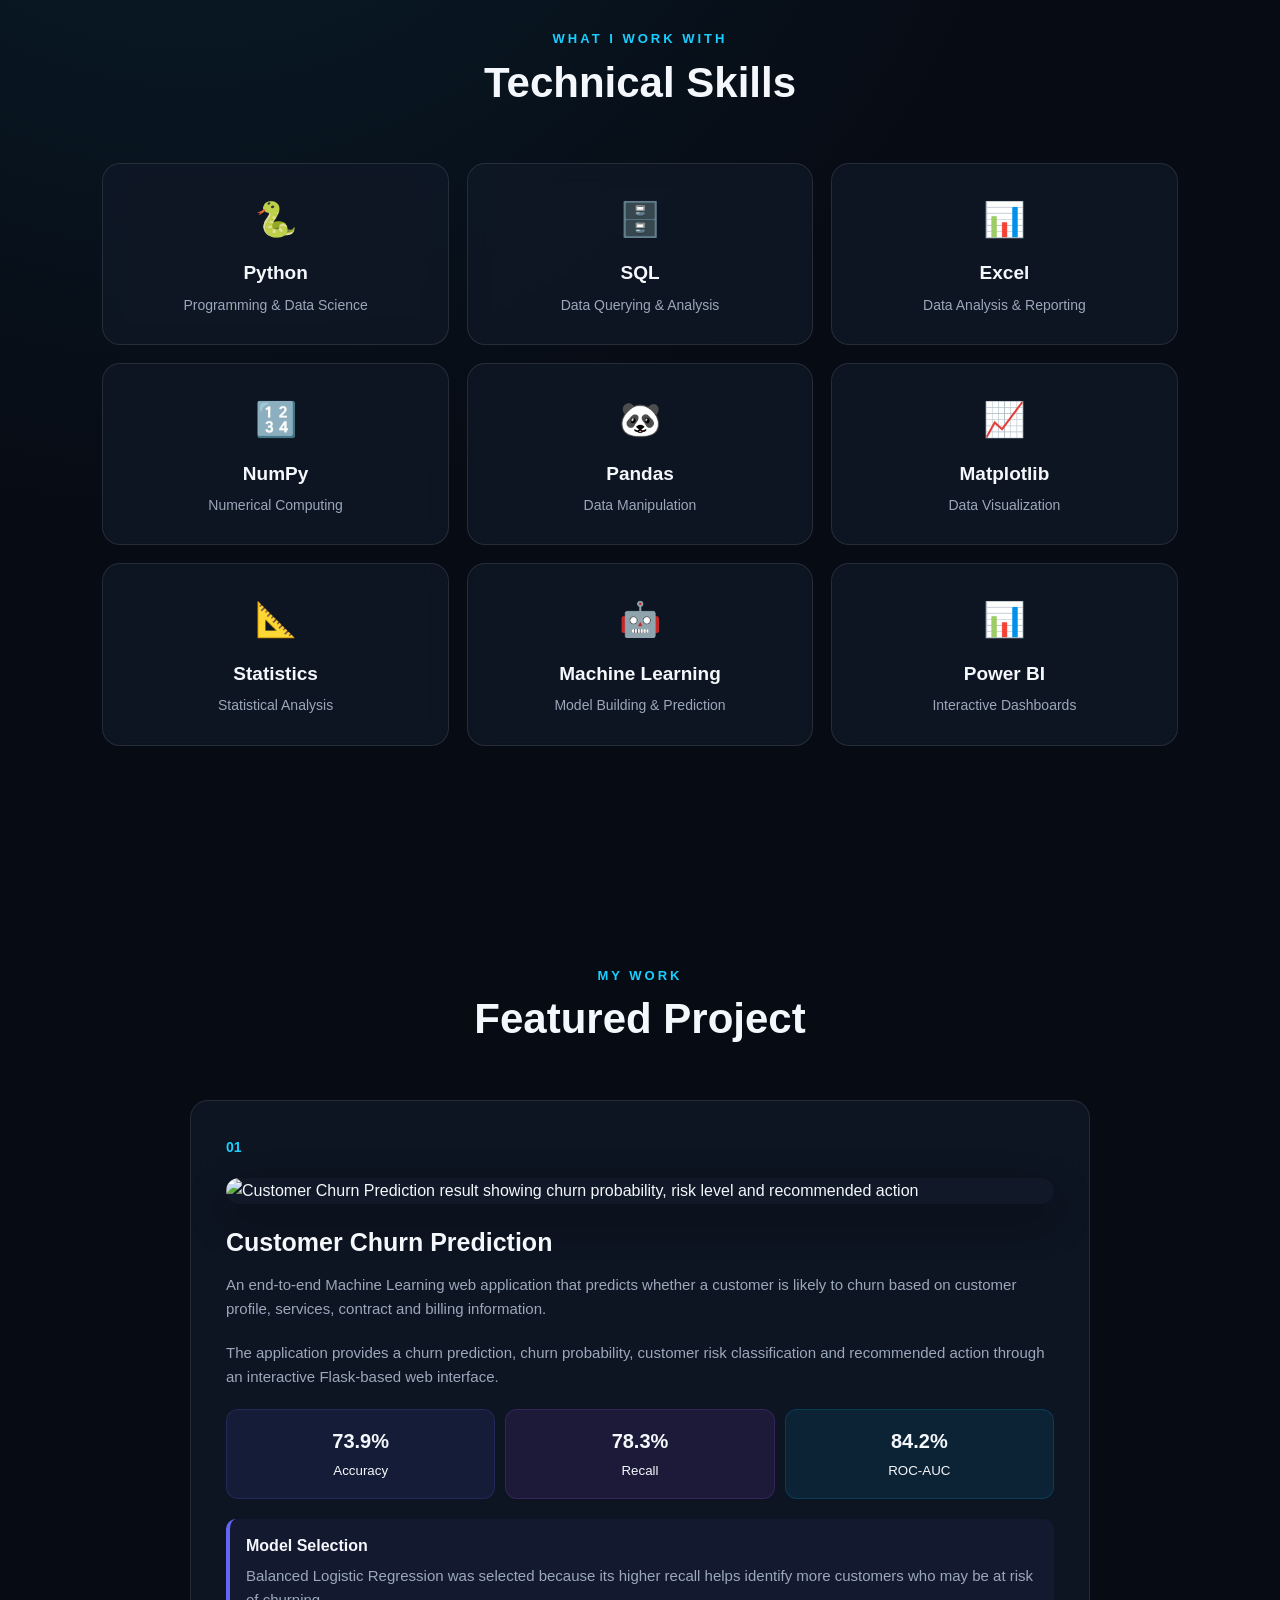
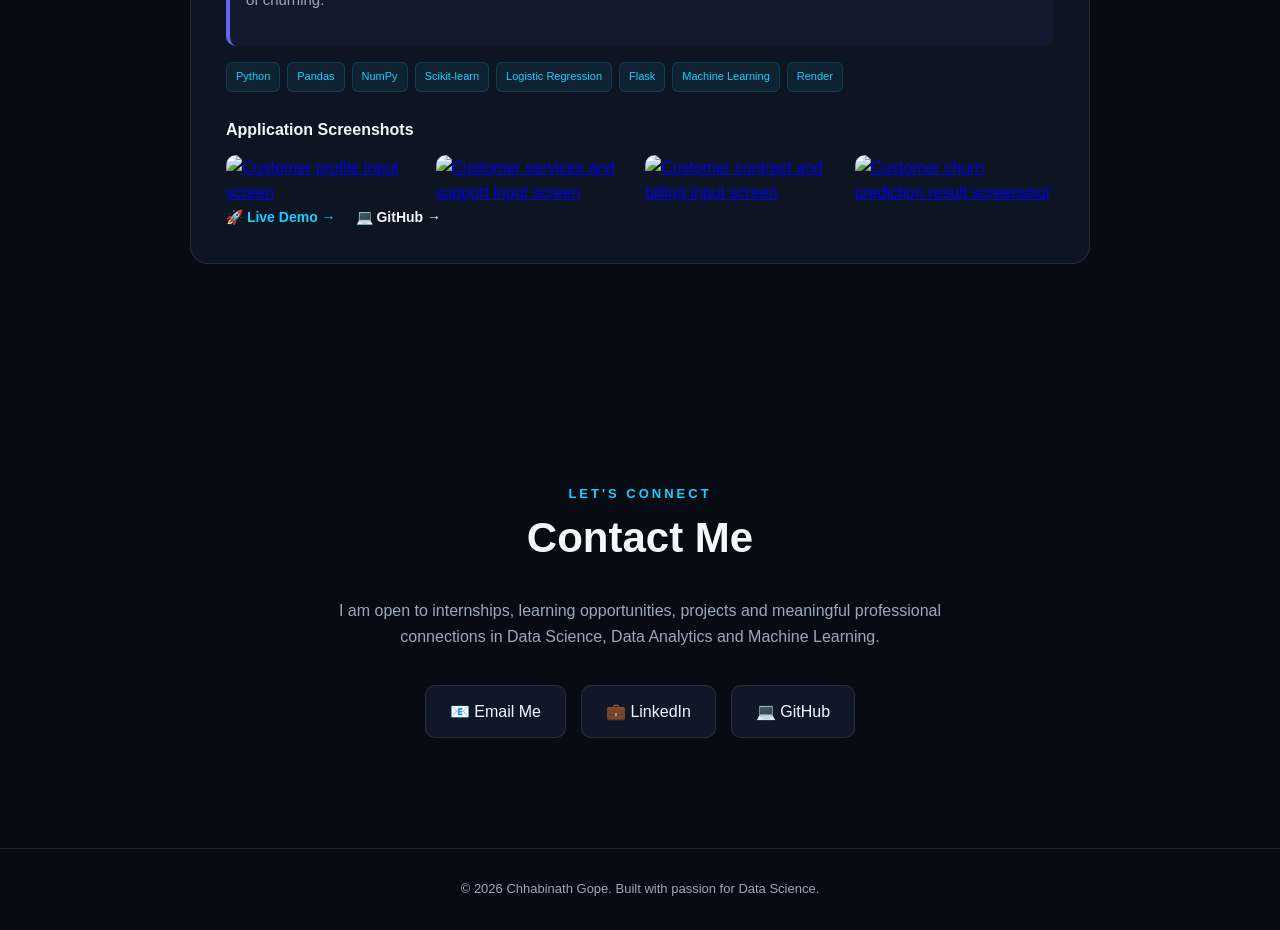
==== commit f73c9671: "Update index.html" ====
--- a/index.html
+++ b/index.html
@@ -15,10 +15,10 @@
     </title>
 
     <meta name="description"
-        content="Chhabinath Gope is a BCA Semester 5 student and aspiring Data Scientist skilled in Python, SQL, Pandas, NumPy, Statistics, Machine Learning, Data Analysis and Power BI. Explore his projects, skills, training and experience.">
+        content="Chhabinath Gope is a BCA Semester 5 student and aspiring Data Scientist focused on Python, SQL, Data Analysis, Machine Learning, Statistics and Power BI. Explore his projects, skills, training and practical work.">
 
     <meta name="keywords"
-        content="Chhabinath Gope, Data Scientist, Aspiring Data Scientist, Data Science Portfolio, Data Analyst, Machine Learning, Python, SQL, Pandas, NumPy, Statistics, Power BI, Data Analysis, Customer Churn Prediction, BCA Student">
+        content="Chhabinath Gope, Data Scientist, Aspiring Data Scientist, Data Science Portfolio, Data Analyst, Python, SQL, Machine Learning, Pandas, NumPy, Statistics, Power BI, Data Analysis, Customer Churn Prediction, BCA Student">
 
     <meta name="author"
         content="Chhabinath Gope">
@@ -48,7 +48,7 @@
         content="Chhabinath Gope | Aspiring Data Scientist">
 
     <meta property="og:description"
-        content="Explore Chhabinath Gope's Data Science portfolio, skills, Machine Learning projects, training and professional journey.">
+        content="Explore Chhabinath Gope's Data Science portfolio featuring Python, SQL, Data Analysis, Machine Learning, Power BI and practical projects.">
 
     <meta property="og:url"
         content="https://chhabinath-gope.github.io/my-portfolio/">
@@ -104,7 +104,7 @@
 
         "jobTitle": "Aspiring Data Scientist",
 
-        "description": "BCA student and aspiring Data Scientist interested in Data Analysis, Machine Learning, Python, SQL and Power BI.",
+        "description": "BCA student and aspiring Data Scientist focused on Data Analysis, Machine Learning, Python, SQL, Statistics and Power BI.",
 
         "sameAs": [
             "https://www.linkedin.com/in/chhabinathgope/",
@@ -120,7 +120,8 @@
             "NumPy",
             "Statistics",
             "Power BI",
-            "Data Visualization"
+            "Data Visualization",
+            "Customer Churn Prediction"
         ]
     }
 
@@ -148,17 +149,33 @@
 
         <nav aria-label="Main Navigation">
 
-            <a href="#home">Home</a>
-
-            <a href="#about">About</a>
-
-            <a href="#experience">Experience</a>
-
-            <a href="#skills">Skills</a>
-
-            <a href="#projects">Projects</a>
-
-            <a href="#contact">Contact</a>
+            <a href="#home">
+                Home
+            </a>
+
+            <a href="#about">
+                About
+            </a>
+
+            <a href="#focus">
+                Focus
+            </a>
+
+            <a href="#experience">
+                Experience
+            </a>
+
+            <a href="#skills">
+                Skills
+            </a>
+
+            <a href="#projects">
+                Projects
+            </a>
+
+            <a href="#contact">
+                Contact
+            </a>
 
         </nav>
 
@@ -181,6 +198,7 @@
 
             <div class="hero-content">
 
+
                 <p class="small-title">
                     HELLO, I'M
                 </p>
@@ -204,14 +222,15 @@
                 <p class="hero-text">
 
                     BCA Semester 5 student at Srinath University,
-                    passionate about Data Science, Machine Learning,
-                    Data Analytics and solving real-world problems
-                    using data.
+                    focused on Data Analysis, Machine Learning and
+                    turning data into meaningful insights and
+                    practical solutions.
 
                 </p>
 
 
                 <div class="hero-buttons">
+
 
                     <a
                         href="#projects"
@@ -241,10 +260,15 @@
 
                     </a>
 
-                </div>
+
+                </div>
+
 
             </div>
 
+
+
+            <!-- PROFILE PHOTO -->
 
             <div
                 class="profile-container"
@@ -267,6 +291,7 @@
 
             </div>
 
+
         </section>
 
 
@@ -292,10 +317,12 @@
             </div>
 
 
+
             <div class="about-content">
 
 
                 <div class="about-card">
+
 
                     <h3>
                         My Journey
@@ -305,47 +332,54 @@
                     <p>
 
                         I am Chhabinath Gope, currently pursuing
-                        BCA Semester 5 at Srinath University.
-                        My career goal is to become a Data Scientist.
-
-                    </p>
-
-
-                    <p>
-
-                        I have been learning Python, SQL, Excel,
-                        NumPy, Pandas, Statistics, Data Visualization,
-                        Machine Learning and Power BI.
-
-                    </p>
-
-
-                    <p>
-
-                        I enjoy working with datasets, discovering
+                        BCA Semester 5 at Srinath University, with
+                        a career goal of becoming a Data Scientist.
+
+                    </p>
+
+
+                    <p>
+
+                        I have developed practical skills in Python,
+                        SQL, Excel, NumPy, Pandas, Statistics,
+                        Data Visualization, Machine Learning and
+                        Power BI.
+
+                    </p>
+
+
+                    <p>
+
+                        I enjoy working with datasets, identifying
                         meaningful patterns and building practical
-                        projects that demonstrate how data can be
-                        used to solve real-world problems.
-
-                    </p>
-
-
-                    <p>
-
-                        I am continuously improving my technical
-                        skills through hands-on learning, projects
-                        and practical Data Science training.
-
-                    </p>
-
-                </div>
+                        solutions that demonstrate how data can
+                        support real-world decisions.
+
+                    </p>
+
+
+                    <p>
+
+                        Alongside my academic studies, I am
+                        continuously strengthening my skills through
+                        hands-on projects, practical training and
+                        machine learning applications.
+
+                    </p>
+
+
+                </div>
+
 
 
                 <div class="about-stats">
 
+
                     <div class="stat-card">
 
-                        <h3>BCA</h3>
+                        <h3>
+                            BCA
+                        </h3>
 
                         <p>
                             Semester 5
@@ -356,7 +390,9 @@
 
                     <div class="stat-card">
 
-                        <h3>Data</h3>
+                        <h3>
+                            Data
+                        </h3>
 
                         <p>
                             Focused
@@ -367,10 +403,12 @@
 
                     <div class="stat-card">
 
-                        <h3>ML</h3>
+                        <h3>
+                            ML
+                        </h3>
 
                         <p>
-                            Learning
+                            Practical
                         </p>
 
                     </div>
@@ -378,7 +416,9 @@
 
                     <div class="stat-card">
 
-                        <h3>∞</h3>
+                        <h3>
+                            ∞
+                        </h3>
 
                         <p>
                             Learning Mindset
@@ -386,9 +426,159 @@
 
                     </div>
 
-                </div>
+
+                </div>
+
 
             </div>
+
+
+        </section>
+
+
+
+        <!-- ================= CORE FOCUS ================= -->
+
+        <section
+            id="focus"
+            class="section"
+            aria-labelledby="focus-title">
+
+
+            <div class="section-heading">
+
+                <p>
+                    WHAT I FOCUS ON
+                </p>
+
+                <h2 id="focus-title">
+                    Core Focus
+                </h2>
+
+            </div>
+
+
+
+            <div class="skills-grid">
+
+
+                <div class="skill-card">
+
+
+                    <div
+                        class="skill-icon"
+                        aria-hidden="true">
+
+                        📊
+
+                    </div>
+
+
+                    <h3>
+                        Data Analysis
+                    </h3>
+
+
+                    <p>
+
+                        Exploring datasets, identifying patterns
+                        and extracting meaningful insights.
+
+                    </p>
+
+
+                </div>
+
+
+
+                <div class="skill-card">
+
+
+                    <div
+                        class="skill-icon"
+                        aria-hidden="true">
+
+                        🤖
+
+                    </div>
+
+
+                    <h3>
+                        Machine Learning
+                    </h3>
+
+
+                    <p>
+
+                        Building and evaluating machine learning
+                        models for practical prediction problems.
+
+                    </p>
+
+
+                </div>
+
+
+
+                <div class="skill-card">
+
+
+                    <div
+                        class="skill-icon"
+                        aria-hidden="true">
+
+                        📈
+
+                    </div>
+
+
+                    <h3>
+                        Data Visualization
+                    </h3>
+
+
+                    <p>
+
+                        Communicating data insights using clear
+                        visualizations and interactive dashboards.
+
+                    </p>
+
+
+                </div>
+
+
+
+                <div class="skill-card">
+
+
+                    <div
+                        class="skill-icon"
+                        aria-hidden="true">
+
+                        💡
+
+                    </div>
+
+
+                    <h3>
+                        Problem Solving
+                    </h3>
+
+
+                    <p>
+
+                        Applying analytical thinking to convert
+                        data into practical, data-driven solutions.
+
+                    </p>
+
+
+                </div>
+
+
+            </div>
+
 
         </section>
 
@@ -408,6 +598,7 @@
                     MY PROFESSIONAL JOURNEY
                 </p>
 
+
                 <h2 id="experience-title">
                     Experience &amp; Training
                 </h2>
@@ -415,11 +606,15 @@
             </div>
 
 
+
             <div class="experience-container">
 
+
                 <article class="experience-card">
 
+
                     <div class="experience-header">
+
 
                         <div>
 
@@ -427,6 +622,7 @@
                                 Data Science with AI/ML
                             </h3>
 
+
                             <h4>
                                 Vizztal Academy
                             </h4>
@@ -438,7 +634,9 @@
                             Currently Learning
                         </span>
 
-                    </div>
+
+                    </div>
+
 
 
                     <p class="experience-location">
@@ -446,34 +644,59 @@
                         📍 Adityapur, Jamshedpur, Jharkhand
 
                     </p>
+
 
 
                     <p class="experience-description">
 
                         Currently undergoing practical training in
                         Data Science with Artificial Intelligence and
-                        Machine Learning, focusing on developing
+                        Machine Learning, with a focus on developing
                         practical skills and applying data-driven
                         techniques to real-world problems.
 
                     </p>
 
 
+
                     <div class="experience-skills">
 
-                        <span>Python</span>
-                        <span>SQL</span>
-                        <span>NumPy</span>
-                        <span>Pandas</span>
-                        <span>Data Analysis</span>
-                        <span>Machine Learning</span>
-                        <span>Power BI</span>
-
-                    </div>
+                        <span>
+                            Python
+                        </span>
+
+                        <span>
+                            SQL
+                        </span>
+
+                        <span>
+                            NumPy
+                        </span>
+
+                        <span>
+                            Pandas
+                        </span>
+
+                        <span>
+                            Data Analysis
+                        </span>
+
+                        <span>
+                            Machine Learning
+                        </span>
+
+                        <span>
+                            Power BI
+                        </span>
+
+                    </div>
+
 
                 </article>
 
+
             </div>
+
 
         </section>
 
@@ -493,6 +716,7 @@
                     WHAT I WORK WITH
                 </p>
 
+
                 <h2 id="skills-title">
                     Technical Skills
                 </h2>
@@ -500,17 +724,21 @@
             </div>
 
 
+
             <div class="skills-grid">
 
 
                 <div class="skill-card">
 
-                    <div class="skill-icon"
+                    <div
+                        class="skill-icon"
                         aria-hidden="true">
                         🐍
                     </div>
 
-                    <h3>Python</h3>
+                    <h3>
+                        Python
+                    </h3>
 
                     <p>
                         Programming &amp; Data Science
@@ -519,14 +747,18 @@
                 </div>
 
 
+
                 <div class="skill-card">
 
-                    <div class="skill-icon"
+                    <div
+                        class="skill-icon"
                         aria-hidden="true">
                         🗄️
                     </div>
 
-                    <h3>SQL</h3>
+                    <h3>
+                        SQL
+                    </h3>
 
                     <p>
                         Data Querying &amp; Analysis
@@ -535,14 +767,18 @@
                 </div>
 
 
+
                 <div class="skill-card">
 
-                    <div class="skill-icon"
+                    <div
+                        class="skill-icon"
                         aria-hidden="true">
                         📊
                     </div>
 
-                    <h3>Excel</h3>
+                    <h3>
+                        Excel
+                    </h3>
 
                     <p>
                         Data Analysis &amp; Reporting
@@ -551,14 +787,18 @@
                 </div>
 
 
+
                 <div class="skill-card">
 
-                    <div class="skill-icon"
+                    <div
+                        class="skill-icon"
                         aria-hidden="true">
                         🔢
                     </div>
 
-                    <h3>NumPy</h3>
+                    <h3>
+                        NumPy
+                    </h3>
 
                     <p>
                         Numerical Computing
@@ -567,14 +807,18 @@
                 </div>
 
 
+
                 <div class="skill-card">
 
-                    <div class="skill-icon"
+                    <div
+                        class="skill-icon"
                         aria-hidden="true">
                         🐼
                     </div>
 
-                    <h3>Pandas</h3>
+                    <h3>
+                        Pandas
+                    </h3>
 
                     <p>
                         Data Manipulation
@@ -583,14 +827,18 @@
                 </div>
 
 
+
                 <div class="skill-card">
 
-                    <div class="skill-icon"
+                    <div
+                        class="skill-icon"
                         aria-hidden="true">
                         📈
                     </div>
 
-                    <h3>Matplotlib</h3>
+                    <h3>
+                        Matplotlib
+                    </h3>
 
                     <p>
                         Data Visualization
@@ -599,14 +847,18 @@
                 </div>
 
 
+
                 <div class="skill-card">
 
-                    <div class="skill-icon"
+                    <div
+                        class="skill-icon"
                         aria-hidden="true">
                         📐
                     </div>
 
-                    <h3>Statistics</h3>
+                    <h3>
+                        Statistics
+                    </h3>
 
                     <p>
                         Statistical Analysis
@@ -615,14 +867,18 @@
                 </div>
 
 
+
                 <div class="skill-card">
 
-                    <div class="skill-icon"
+                    <div
+                        class="skill-icon"
                         aria-hidden="true">
                         🤖
                     </div>
 
-                    <h3>Machine Learning</h3>
+                    <h3>
+                        Machine Learning
+                    </h3>
 
                     <p>
                         Model Building &amp; Prediction
@@ -631,14 +887,18 @@
                 </div>
 
 
+
                 <div class="skill-card">
 
-                    <div class="skill-icon"
+                    <div
+                        class="skill-icon"
                         aria-hidden="true">
                         📊
                     </div>
 
-                    <h3>Power BI</h3>
+                    <h3>
+                        Power BI
+                    </h3>
 
                     <p>
                         Interactive Dashboards
@@ -648,6 +908,7 @@
 
 
             </div>
+
 
         </section>
 
@@ -667,6 +928,7 @@
                     MY WORK
                 </p>
 
+
                 <h2 id="projects-title">
                     Featured Project
                 </h2>
@@ -674,6 +936,7 @@
             </div>
 
 
+
             <div class="projects-grid">
 
 
@@ -687,21 +950,23 @@
                     </div>
 
 
+
                     <!-- MAIN PROJECT IMAGE -->
 
                     <div
                         style="
                         width:100%;
-                        margin:18px 0;
+                        margin:18px 0 22px;
                         border-radius:16px;
                         overflow:hidden;
                         background:#111827;
-                        box-shadow:0 12px 35px rgba(0,0,0,.25);
+                        box-shadow:0 15px 40px rgba(0,0,0,.28);
                         ">
+
 
                         <img
                             src="https://raw.githubusercontent.com/chhabinath-gope/customer-churn-prediction/main/prediction-result.png"
-                            alt="Customer Churn Prediction result showing churn probability and risk classification"
+                            alt="Customer Churn Prediction result showing churn probability, risk level and recommended action"
                             style="
                             width:100%;
                             height:auto;
@@ -709,12 +974,15 @@
                             "
                             loading="lazy">
 
-                    </div>
+
+                    </div>
+
 
 
                     <h3>
                         Customer Churn Prediction
                     </h3>
+
 
 
                     <p>
@@ -727,14 +995,16 @@
                     </p>
 
 
+
                     <p>
 
                         The application provides a churn prediction,
-                        probability-based risk assessment and a
-                        recommended customer retention action through
-                        an interactive Flask web interface.
-
-                    </p>
+                        churn probability, customer risk classification
+                        and recommended action through an interactive
+                        Flask-based web interface.
+
+                    </p>
+
 
 
                     <!-- PROJECT METRICS -->
@@ -750,10 +1020,11 @@
 
                         <div
                             style="
-                            padding:14px 8px;
+                            padding:15px 8px;
                             border-radius:12px;
                             background:rgba(99,102,241,.10);
                             text-align:center;
+                            border:1px solid rgba(99,102,241,.18);
                             ">
 
                             <strong
@@ -766,6 +1037,7 @@
 
                             </strong>
 
+
                             <small>
                                 Accuracy
                             </small>
@@ -773,12 +1045,14 @@
                         </div>
 
 
+
                         <div
                             style="
-                            padding:14px 8px;
+                            padding:15px 8px;
                             border-radius:12px;
                             background:rgba(168,85,247,.10);
                             text-align:center;
+                            border:1px solid rgba(168,85,247,.18);
                             ">
 
                             <strong
@@ -791,6 +1065,7 @@
 
                             </strong>
 
+
                             <small>
                                 Recall
                             </small>
@@ -798,12 +1073,14 @@
                         </div>
 
 
+
                         <div
                             style="
-                            padding:14px 8px;
+                            padding:15px 8px;
                             border-radius:12px;
                             background:rgba(14,165,233,.10);
                             text-align:center;
+                            border:1px solid rgba(14,165,233,.18);
                             ">
 
                             <strong
@@ -816,6 +1093,7 @@
 
                             </strong>
 
+
                             <small>
                                 ROC-AUC
                             </small>
@@ -826,33 +1104,87 @@
                     </div>
 
 
+
+                    <!-- PROJECT HIGHLIGHT -->
+
+                    <div
+                        style="
+                        padding:14px 16px;
+                        margin:16px 0;
+                        border-left:4px solid #6366f1;
+                        border-radius:10px;
+                        background:rgba(99,102,241,.07);
+                        ">
+
+
+                        <strong>
+                            Model Selection
+                        </strong>
+
+
+                        <p
+                            style="
+                            margin-top:6px;
+                            ">
+
+                            Balanced Logistic Regression was selected
+                            because its higher recall helps identify more
+                            customers who may be at risk of churning.
+
+                        </p>
+
+
+                    </div>
+
+
+
+                    <!-- TECHNOLOGIES -->
+
                     <div class="project-tags">
 
-                        <span>Python</span>
-
-                        <span>Pandas</span>
-
-                        <span>NumPy</span>
-
-                        <span>Scikit-learn</span>
-
-                        <span>Logistic Regression</span>
-
-                        <span>Flask</span>
-
-                        <span>Machine Learning</span>
-
-                        <span>Render</span>
-
-                    </div>
+                        <span>
+                            Python
+                        </span>
+
+                        <span>
+                            Pandas
+                        </span>
+
+                        <span>
+                            NumPy
+                        </span>
+
+                        <span>
+                            Scikit-learn
+                        </span>
+
+                        <span>
+                            Logistic Regression
+                        </span>
+
+                        <span>
+                            Flask
+                        </span>
+
+                        <span>
+                            Machine Learning
+                        </span>
+
+                        <span>
+                            Render
+                        </span>
+
+                    </div>
+
 
 
                     <!-- SCREENSHOT GALLERY -->
 
                     <div
                         style="
-                        margin-top:22px;
+                        margin-top:24px;
                         ">
+
 
                         <h4
                             style="
@@ -862,6 +1194,7 @@
                             Application Screenshots
 
                         </h4>
+
 
 
                         <div
@@ -875,7 +1208,9 @@
                             <a
                                 href="https://raw.githubusercontent.com/chhabinath-gope/customer-churn-prediction/main/profile.png"
                                 target="_blank"
-                                rel="noopener noreferrer">
+                                rel="noopener noreferrer"
+                                aria-label="Open customer profile screenshot">
+
 
                                 <img
                                     src="https://raw.githubusercontent.com/chhabinath-gope/customer-churn-prediction/main/profile.png"
@@ -887,13 +1222,17 @@
                                     "
                                     loading="lazy">
 
+
                             </a>
+
 
 
                             <a
                                 href="https://raw.githubusercontent.com/chhabinath-gope/customer-churn-prediction/main/services.png"
                                 target="_blank"
-                                rel="noopener noreferrer">
+                                rel="noopener noreferrer"
+                                aria-label="Open services and support screenshot">
+
 
                                 <img
                                     src="https://raw.githubusercontent.com/chhabinath-gope/customer-churn-prediction/main/services.png"
@@ -905,17 +1244,21 @@
                                     "
                                     loading="lazy">
 
+
                             </a>
+
 
 
                             <a
                                 href="https://raw.githubusercontent.com/chhabinath-gope/customer-churn-prediction/main/billing.png"
                                 target="_blank"
-                                rel="noopener noreferrer">
+                                rel="noopener noreferrer"
+                                aria-label="Open contract and billing screenshot">
+
 
                                 <img
                                     src="https://raw.githubusercontent.com/chhabinath-gope/customer-churn-prediction/main/billing.png"
-                                    alt="Contract and billing input screen"
+                                    alt="Customer contract and billing input screen"
                                     style="
                                     width:100%;
                                     border-radius:10px;
@@ -923,17 +1266,21 @@
                                     "
                                     loading="lazy">
 
+
                             </a>
+
 
 
                             <a
                                 href="https://raw.githubusercontent.com/chhabinath-gope/customer-churn-prediction/main/prediction-result.png"
                                 target="_blank"
-                                rel="noopener noreferrer">
+                                rel="noopener noreferrer"
+                                aria-label="Open prediction result screenshot">
+
 
                                 <img
                                     src="https://raw.githubusercontent.com/chhabinath-gope/customer-churn-prediction/main/prediction-result.png"
-                                    alt="Customer churn prediction result"
+                                    alt="Customer churn prediction result screenshot"
                                     style="
                                     width:100%;
                                     border-radius:10px;
@@ -941,12 +1288,15 @@
                                     "
                                     loading="lazy">
 
+
                             </a>
 
 
                         </div>
 
-                    </div>
+
+                    </div>
+
 
 
                     <!-- PROJECT BUTTONS -->
@@ -959,11 +1309,12 @@
                             target="_blank"
                             rel="noopener noreferrer"
                             class="project-link"
-                            aria-label="Open Customer Churn Prediction live demo">
+                            aria-label="Open Customer Churn Prediction live application">
 
                             🚀 Live Demo →
 
                         </a>
+
 
 
                         <a
@@ -971,7 +1322,7 @@
                             target="_blank"
                             rel="noopener noreferrer"
                             class="project-link github-link"
-                            aria-label="View Customer Churn Prediction source code on GitHub">
+                            aria-label="View Customer Churn Prediction project on GitHub">
 
                             💻 GitHub →
 
@@ -980,9 +1331,12 @@
 
                     </div>
 
+
                 </article>
 
+
             </div>
+
 
         </section>
 
@@ -1002,6 +1356,7 @@
                     LET'S CONNECT
                 </p>
 
+
                 <h2 id="contact-title">
                     Contact Me
                 </h2>
@@ -1009,13 +1364,15 @@
             </div>
 
 
+
             <p class="contact-intro">
 
-                I am open to learning opportunities, projects,
-                internships and meaningful connections in the field
-                of Data Science and Analytics.
+                I am open to internships, learning opportunities,
+                projects and meaningful professional connections
+                in Data Science, Data Analytics and Machine Learning.
 
             </p>
+
 
 
             <div class="contact-buttons">
@@ -1029,6 +1386,7 @@
                     📧 Email Me
 
                 </a>
+
 
 
                 <a
@@ -1043,6 +1401,7 @@
                 </a>
 
 
+
                 <a
                     href="https://github.com/chhabinath-gope"
                     target="_blank"
@@ -1057,6 +1416,7 @@
 
             </div>
 
+
         </section>
 
 
@@ -1086,6 +1446,7 @@
         defer>
     </script>
 
+
 </body>
 
 </html>
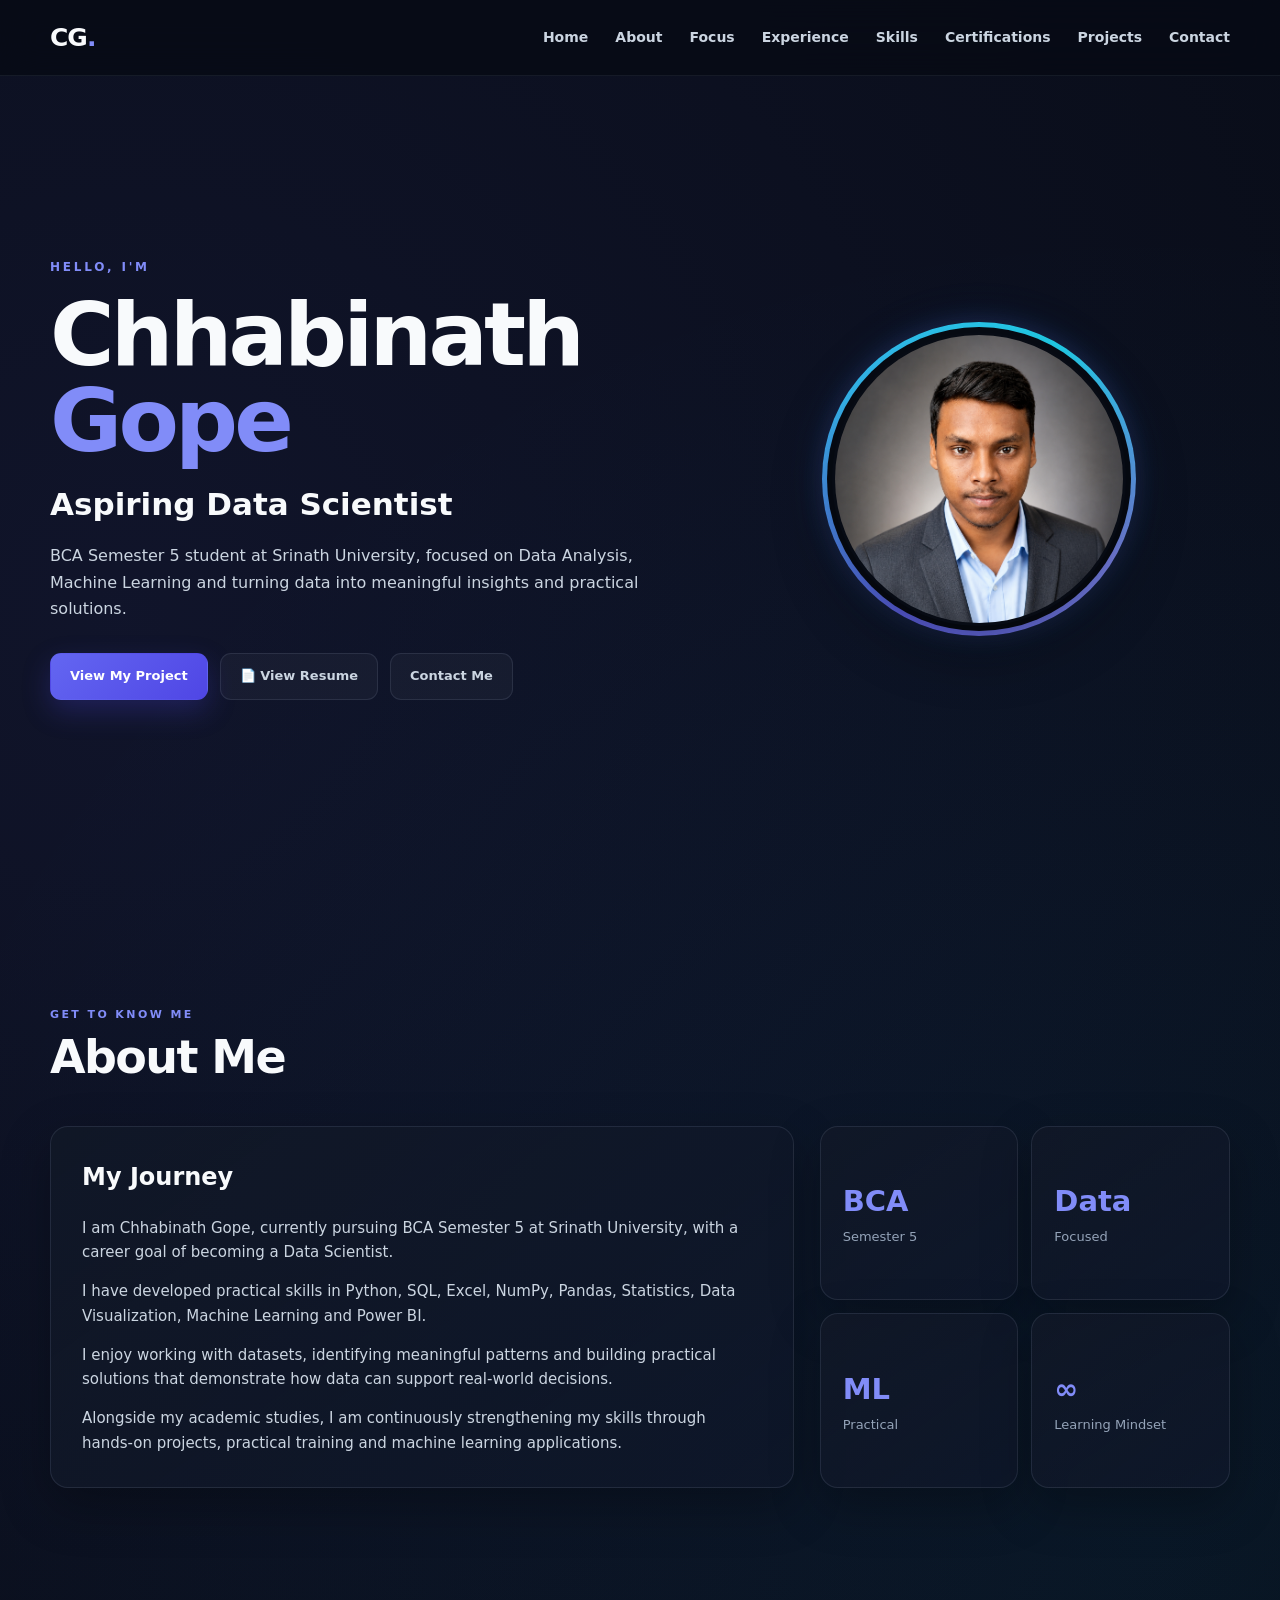
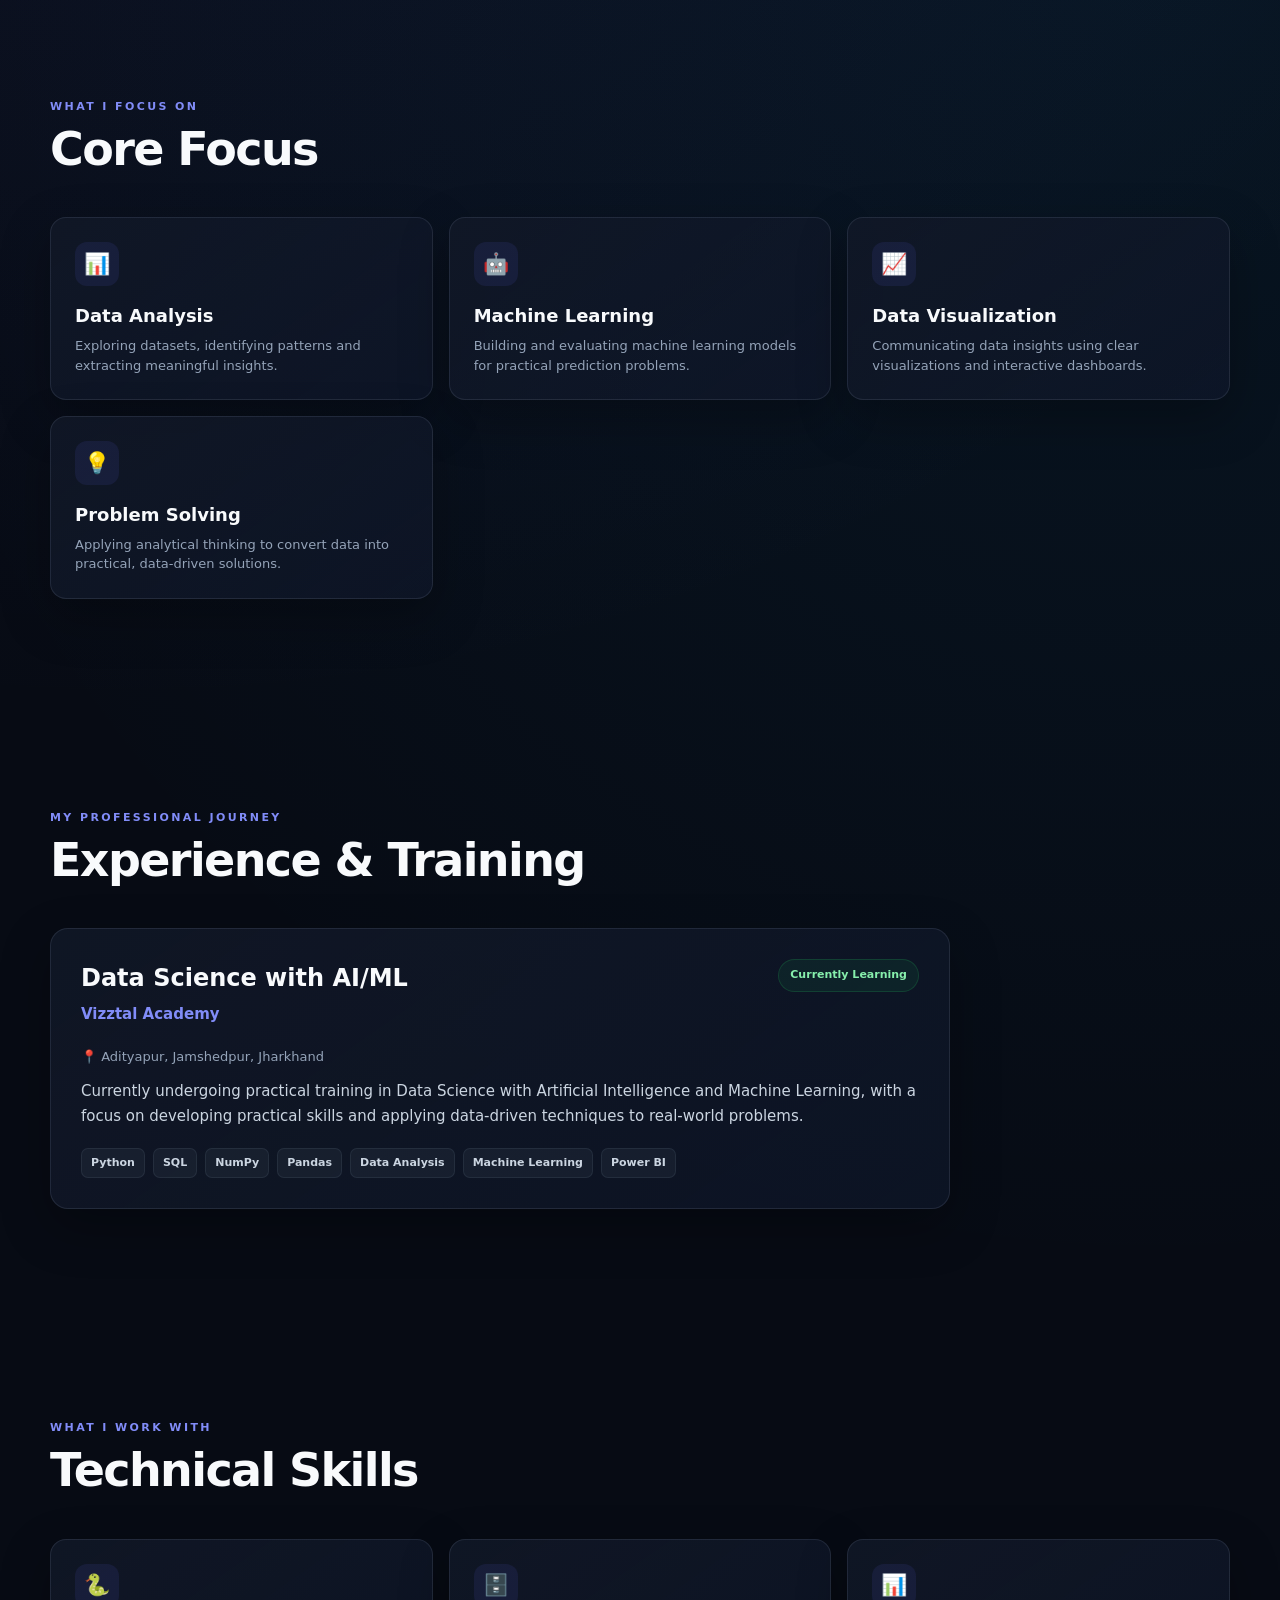
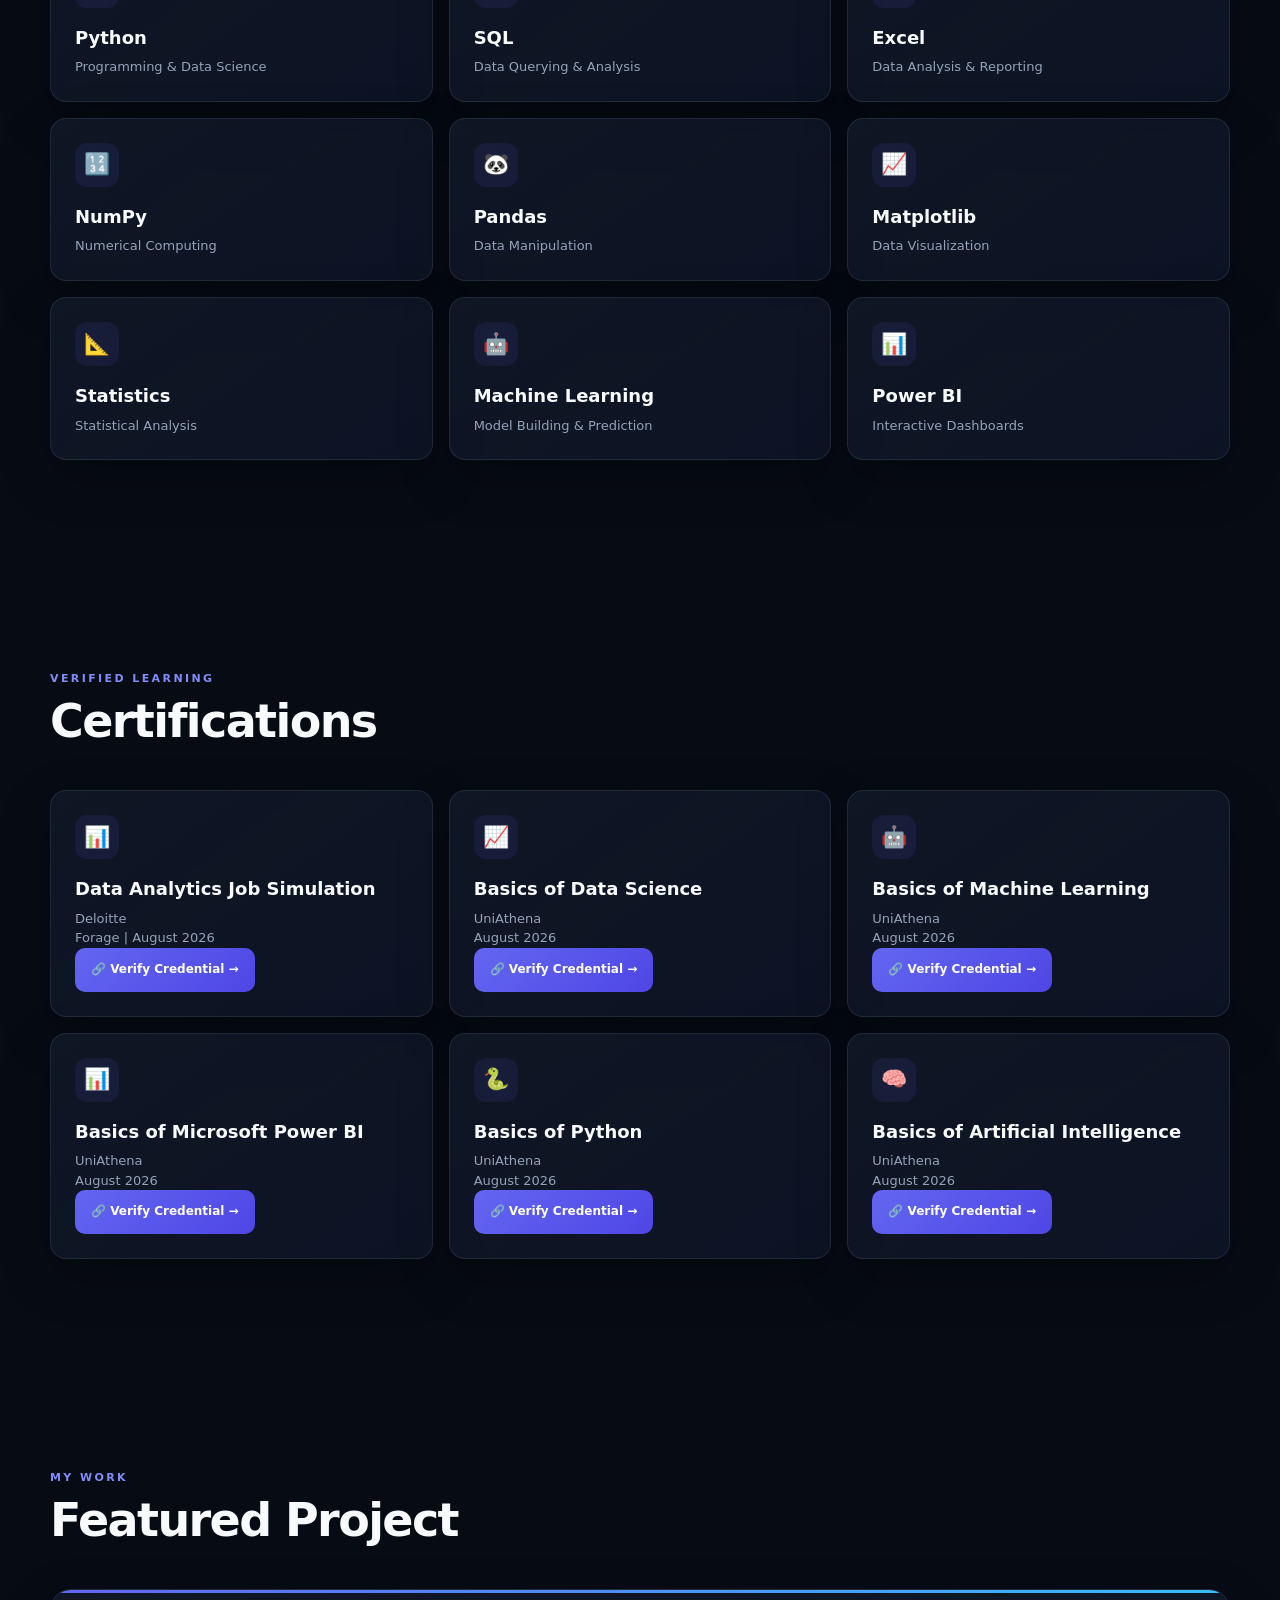
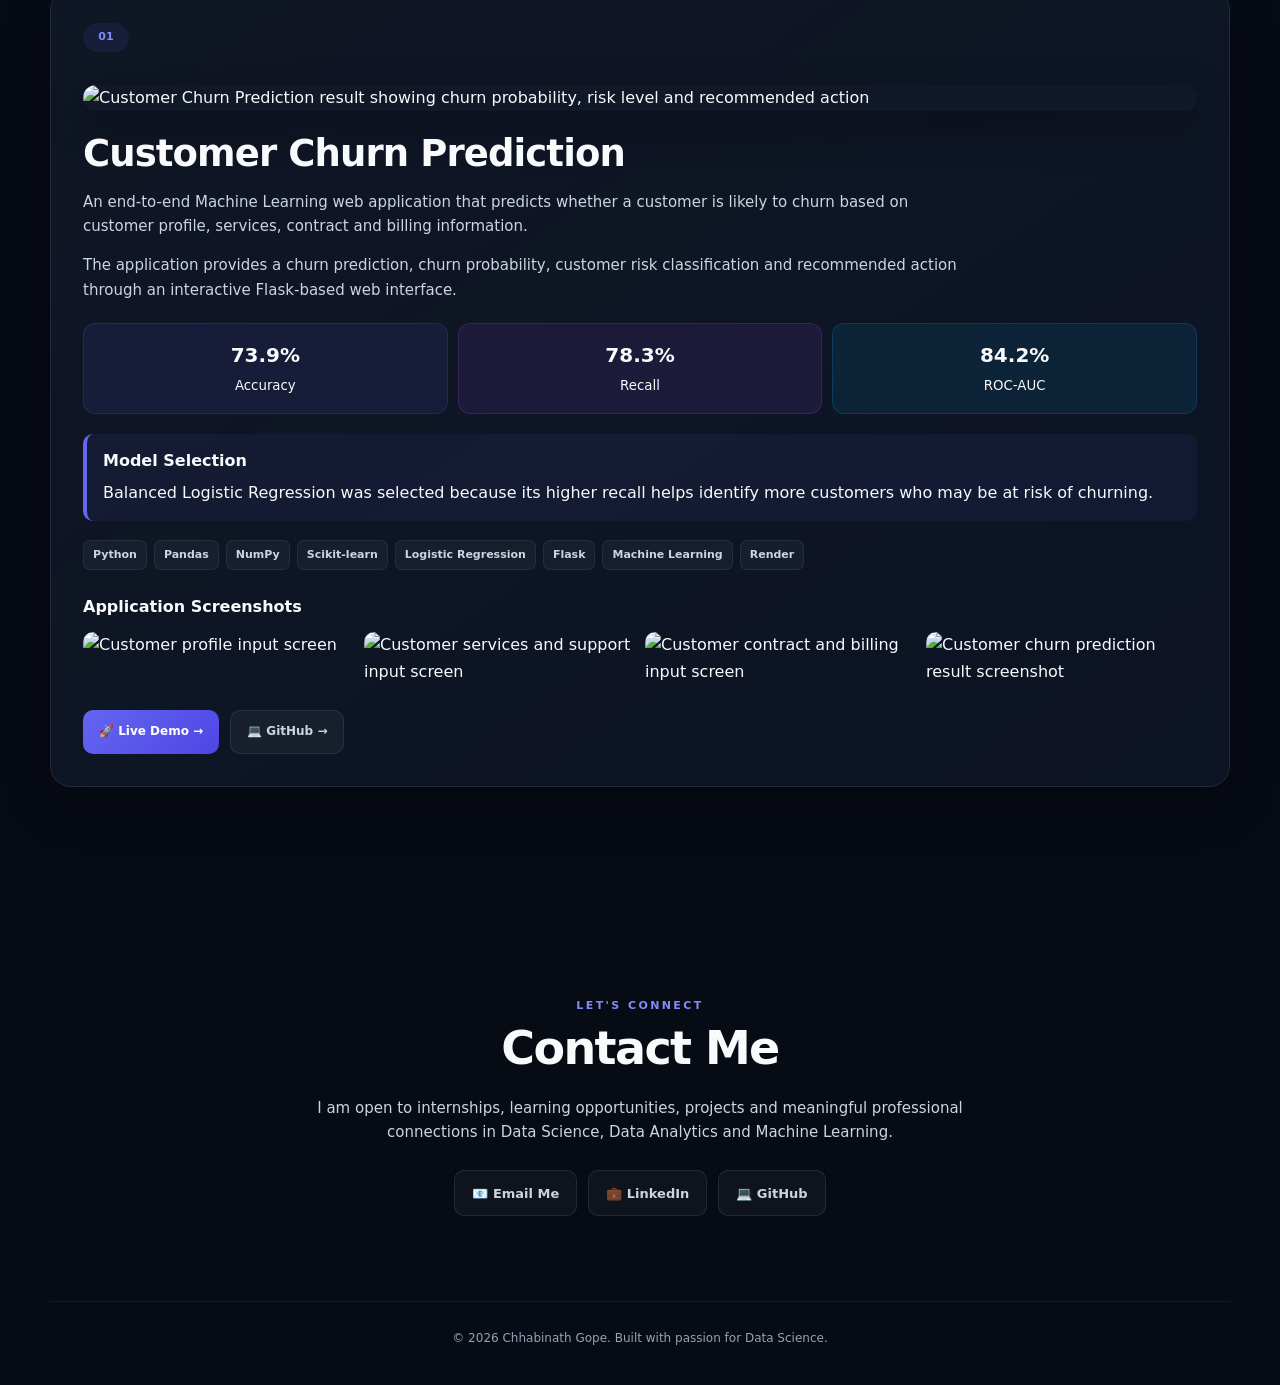
==== commit 245a01b4: "Update index.html" ====
--- a/index.html
+++ b/index.html
@@ -15,7 +15,7 @@
     </title>
 
     <meta name="description"
-        content="Chhabinath Gope is a BCA Semester 5 student and aspiring Data Scientist focused on Python, SQL, Data Analysis, Machine Learning, Statistics and Power BI. Explore his projects, skills, training and practical work.">
+        content="Chhabinath Gope is a BCA Semester 5 student and aspiring Data Scientist focused on Python, SQL, Data Analysis, Machine Learning, Statistics and Power BI. Explore his projects, skills, certifications, training and practical work.">
 
     <meta name="keywords"
         content="Chhabinath Gope, Data Scientist, Aspiring Data Scientist, Data Science Portfolio, Data Analyst, Python, SQL, Machine Learning, Pandas, NumPy, Statistics, Power BI, Data Analysis, Customer Churn Prediction, BCA Student">
@@ -48,7 +48,7 @@
         content="Chhabinath Gope | Aspiring Data Scientist">
 
     <meta property="og:description"
-        content="Explore Chhabinath Gope's Data Science portfolio featuring Python, SQL, Data Analysis, Machine Learning, Power BI and practical projects.">
+        content="Explore Chhabinath Gope's Data Science portfolio featuring Python, SQL, Data Analysis, Machine Learning, Power BI, certifications and practical projects.">
 
     <meta property="og:url"
         content="https://chhabinath-gope.github.io/my-portfolio/">
@@ -72,7 +72,7 @@
         content="Chhabinath Gope | Aspiring Data Scientist">
 
     <meta name="twitter:description"
-        content="Data Science portfolio of Chhabinath Gope featuring Python, SQL, Machine Learning, Data Analysis and Power BI projects.">
+        content="Data Science portfolio of Chhabinath Gope featuring Python, SQL, Machine Learning, Data Analysis, Power BI and practical projects.">
 
     <meta name="twitter:image"
         content="https://chhabinath-gope.github.io/my-portfolio/profile.png">
@@ -169,6 +169,10 @@
                 Skills
             </a>
 
+            <a href="#certifications">
+                Certifications
+            </a>
+
             <a href="#projects">
                 Projects
             </a>
@@ -464,28 +468,18 @@
 
                 <div class="skill-card">
 
-
-                    <div
-                        class="skill-icon"
-                        aria-hidden="true">
-
+                    <div class="skill-icon" aria-hidden="true">
                         📊
-
-                    </div>
-
+                    </div>
 
                     <h3>
                         Data Analysis
                     </h3>
 
-
-                    <p>
-
+                    <p>
                         Exploring datasets, identifying patterns
                         and extracting meaningful insights.
-
-                    </p>
-
+                    </p>
 
                 </div>
 
@@ -493,28 +487,18 @@
 
                 <div class="skill-card">
 
-
-                    <div
-                        class="skill-icon"
-                        aria-hidden="true">
-
+                    <div class="skill-icon" aria-hidden="true">
                         🤖
-
-                    </div>
-
+                    </div>
 
                     <h3>
                         Machine Learning
                     </h3>
 
-
-                    <p>
-
+                    <p>
                         Building and evaluating machine learning
                         models for practical prediction problems.
-
-                    </p>
-
+                    </p>
 
                 </div>
 
@@ -522,28 +506,18 @@
 
                 <div class="skill-card">
 
-
-                    <div
-                        class="skill-icon"
-                        aria-hidden="true">
-
+                    <div class="skill-icon" aria-hidden="true">
                         📈
-
-                    </div>
-
+                    </div>
 
                     <h3>
                         Data Visualization
                     </h3>
 
-
-                    <p>
-
+                    <p>
                         Communicating data insights using clear
                         visualizations and interactive dashboards.
-
-                    </p>
-
+                    </p>
 
                 </div>
 
@@ -551,28 +525,18 @@
 
                 <div class="skill-card">
 
-
-                    <div
-                        class="skill-icon"
-                        aria-hidden="true">
-
+                    <div class="skill-icon" aria-hidden="true">
                         💡
-
-                    </div>
-
+                    </div>
 
                     <h3>
                         Problem Solving
                     </h3>
 
-
-                    <p>
-
+                    <p>
                         Applying analytical thinking to convert
                         data into practical, data-driven solutions.
-
-                    </p>
-
+                    </p>
 
                 </div>
 
@@ -598,7 +562,6 @@
                     MY PROFESSIONAL JOURNEY
                 </p>
 
-
                 <h2 id="experience-title">
                     Experience &amp; Training
                 </h2>
@@ -622,7 +585,6 @@
                                 Data Science with AI/ML
                             </h3>
 
-
                             <h4>
                                 Vizztal Academy
                             </h4>
@@ -633,7 +595,6 @@
                         <span class="experience-status">
                             Currently Learning
                         </span>
-
 
                     </div>
 
@@ -661,33 +622,13 @@
 
                     <div class="experience-skills">
 
-                        <span>
-                            Python
-                        </span>
-
-                        <span>
-                            SQL
-                        </span>
-
-                        <span>
-                            NumPy
-                        </span>
-
-                        <span>
-                            Pandas
-                        </span>
-
-                        <span>
-                            Data Analysis
-                        </span>
-
-                        <span>
-                            Machine Learning
-                        </span>
-
-                        <span>
-                            Power BI
-                        </span>
+                        <span>Python</span>
+                        <span>SQL</span>
+                        <span>NumPy</span>
+                        <span>Pandas</span>
+                        <span>Data Analysis</span>
+                        <span>Machine Learning</span>
+                        <span>Power BI</span>
 
                     </div>
 
@@ -716,7 +657,6 @@
                     WHAT I WORK WITH
                 </p>
 
-
                 <h2 id="skills-title">
                     Technical Skills
                 </h2>
@@ -730,181 +670,458 @@
 
                 <div class="skill-card">
 
+                    <div class="skill-icon" aria-hidden="true">
+                        🐍
+                    </div>
+
+                    <h3>
+                        Python
+                    </h3>
+
+                    <p>
+                        Programming &amp; Data Science
+                    </p>
+
+                </div>
+
+
+
+                <div class="skill-card">
+
+                    <div class="skill-icon" aria-hidden="true">
+                        🗄️
+                    </div>
+
+                    <h3>
+                        SQL
+                    </h3>
+
+                    <p>
+                        Data Querying &amp; Analysis
+                    </p>
+
+                </div>
+
+
+
+                <div class="skill-card">
+
+                    <div class="skill-icon" aria-hidden="true">
+                        📊
+                    </div>
+
+                    <h3>
+                        Excel
+                    </h3>
+
+                    <p>
+                        Data Analysis &amp; Reporting
+                    </p>
+
+                </div>
+
+
+
+                <div class="skill-card">
+
+                    <div class="skill-icon" aria-hidden="true">
+                        🔢
+                    </div>
+
+                    <h3>
+                        NumPy
+                    </h3>
+
+                    <p>
+                        Numerical Computing
+                    </p>
+
+                </div>
+
+
+
+                <div class="skill-card">
+
+                    <div class="skill-icon" aria-hidden="true">
+                        🐼
+                    </div>
+
+                    <h3>
+                        Pandas
+                    </h3>
+
+                    <p>
+                        Data Manipulation
+                    </p>
+
+                </div>
+
+
+
+                <div class="skill-card">
+
+                    <div class="skill-icon" aria-hidden="true">
+                        📈
+                    </div>
+
+                    <h3>
+                        Matplotlib
+                    </h3>
+
+                    <p>
+                        Data Visualization
+                    </p>
+
+                </div>
+
+
+
+                <div class="skill-card">
+
+                    <div class="skill-icon" aria-hidden="true">
+                        📐
+                    </div>
+
+                    <h3>
+                        Statistics
+                    </h3>
+
+                    <p>
+                        Statistical Analysis
+                    </p>
+
+                </div>
+
+
+
+                <div class="skill-card">
+
+                    <div class="skill-icon" aria-hidden="true">
+                        🤖
+                    </div>
+
+                    <h3>
+                        Machine Learning
+                    </h3>
+
+                    <p>
+                        Model Building &amp; Prediction
+                    </p>
+
+                </div>
+
+
+
+                <div class="skill-card">
+
+                    <div class="skill-icon" aria-hidden="true">
+                        📊
+                    </div>
+
+                    <h3>
+                        Power BI
+                    </h3>
+
+                    <p>
+                        Interactive Dashboards
+                    </p>
+
+                </div>
+
+
+            </div>
+
+
+        </section>
+
+
+
+        <!-- ================= CERTIFICATIONS ================= -->
+
+        <section
+            id="certifications"
+            class="section"
+            aria-labelledby="certifications-title">
+
+
+            <div class="section-heading">
+
+                <p>
+                    VERIFIED LEARNING
+                </p>
+
+                <h2 id="certifications-title">
+                    Certifications
+                </h2>
+
+            </div>
+
+
+
+            <div class="skills-grid">
+
+
+                <!-- ================= DELOITTE ================= -->
+
+                <article class="skill-card">
+
+
                     <div
                         class="skill-icon"
                         aria-hidden="true">
-                        🐍
-                    </div>
-
-                    <h3>
-                        Python
-                    </h3>
-
-                    <p>
-                        Programming &amp; Data Science
-                    </p>
-
-                </div>
-
-
-
-                <div class="skill-card">
+
+                        📊
+
+                    </div>
+
+
+                    <h3>
+                        Data Analytics Job Simulation
+                    </h3>
+
+
+                    <p>
+                        Deloitte
+                    </p>
+
+
+                    <p>
+                        Forage | August 2026
+                    </p>
+
+
+                    <a
+                        href="PASTE_DELOITTE_CREDENTIAL_URL_HERE"
+                        target="_blank"
+                        rel="noopener noreferrer"
+                        class="project-link">
+
+                        🔗 Verify Credential →
+
+                    </a>
+
+
+                </article>
+
+
+
+                <!-- ================= DATA SCIENCE ================= -->
+
+                <article class="skill-card">
+
 
                     <div
                         class="skill-icon"
                         aria-hidden="true">
-                        🗄️
-                    </div>
-
-                    <h3>
-                        SQL
-                    </h3>
-
-                    <p>
-                        Data Querying &amp; Analysis
-                    </p>
-
-                </div>
-
-
-
-                <div class="skill-card">
+
+                        📈
+
+                    </div>
+
+
+                    <h3>
+                        Basics of Data Science
+                    </h3>
+
+
+                    <p>
+                        UniAthena
+                    </p>
+
+
+                    <p>
+                        August 2026
+                    </p>
+
+
+                    <a
+                        href="PASTE_DATA_SCIENCE_CREDENTIAL_URL_HERE"
+                        target="_blank"
+                        rel="noopener noreferrer"
+                        class="project-link">
+
+                        🔗 Verify Credential →
+
+                    </a>
+
+
+                </article>
+
+
+
+                <!-- ================= MACHINE LEARNING ================= -->
+
+                <article class="skill-card">
+
 
                     <div
                         class="skill-icon"
                         aria-hidden="true">
-                        📊
-                    </div>
-
-                    <h3>
-                        Excel
-                    </h3>
-
-                    <p>
-                        Data Analysis &amp; Reporting
-                    </p>
-
-                </div>
-
-
-
-                <div class="skill-card">
+
+                        🤖
+
+                    </div>
+
+
+                    <h3>
+                        Basics of Machine Learning
+                    </h3>
+
+
+                    <p>
+                        UniAthena
+                    </p>
+
+
+                    <p>
+                        August 2026
+                    </p>
+
+
+                    <a
+                        href="PASTE_MACHINE_LEARNING_CREDENTIAL_URL_HERE"
+                        target="_blank"
+                        rel="noopener noreferrer"
+                        class="project-link">
+
+                        🔗 Verify Credential →
+
+                    </a>
+
+
+                </article>
+
+
+
+                <!-- ================= POWER BI ================= -->
+
+                <article class="skill-card">
+
 
                     <div
                         class="skill-icon"
                         aria-hidden="true">
-                        🔢
-                    </div>
-
-                    <h3>
-                        NumPy
-                    </h3>
-
-                    <p>
-                        Numerical Computing
-                    </p>
-
-                </div>
-
-
-
-                <div class="skill-card">
+
+                        📊
+
+                    </div>
+
+
+                    <h3>
+                        Basics of Microsoft Power BI
+                    </h3>
+
+
+                    <p>
+                        UniAthena
+                    </p>
+
+
+                    <p>
+                        August 2026
+                    </p>
+
+
+                    <a
+                        href="PASTE_POWER_BI_CREDENTIAL_URL_HERE"
+                        target="_blank"
+                        rel="noopener noreferrer"
+                        class="project-link">
+
+                        🔗 Verify Credential →
+
+                    </a>
+
+
+                </article>
+
+
+
+                <!-- ================= PYTHON ================= -->
+
+                <article class="skill-card">
+
 
                     <div
                         class="skill-icon"
                         aria-hidden="true">
-                        🐼
-                    </div>
-
-                    <h3>
-                        Pandas
-                    </h3>
-
-                    <p>
-                        Data Manipulation
-                    </p>
-
-                </div>
-
-
-
-                <div class="skill-card">
+
+                        🐍
+
+                    </div>
+
+
+                    <h3>
+                        Basics of Python
+                    </h3>
+
+
+                    <p>
+                        UniAthena
+                    </p>
+
+
+                    <p>
+                        August 2026
+                    </p>
+
+
+                    <a
+                        href="PASTE_PYTHON_CREDENTIAL_URL_HERE"
+                        target="_blank"
+                        rel="noopener noreferrer"
+                        class="project-link">
+
+                        🔗 Verify Credential →
+
+                    </a>
+
+
+                </article>
+
+
+
+                <!-- ================= ARTIFICIAL INTELLIGENCE ================= -->
+
+                <article class="skill-card">
+
 
                     <div
                         class="skill-icon"
                         aria-hidden="true">
-                        📈
-                    </div>
-
-                    <h3>
-                        Matplotlib
-                    </h3>
-
-                    <p>
-                        Data Visualization
-                    </p>
-
-                </div>
-
-
-
-                <div class="skill-card">
-
-                    <div
-                        class="skill-icon"
-                        aria-hidden="true">
-                        📐
-                    </div>
-
-                    <h3>
-                        Statistics
-                    </h3>
-
-                    <p>
-                        Statistical Analysis
-                    </p>
-
-                </div>
-
-
-
-                <div class="skill-card">
-
-                    <div
-                        class="skill-icon"
-                        aria-hidden="true">
-                        🤖
-                    </div>
-
-                    <h3>
-                        Machine Learning
-                    </h3>
-
-                    <p>
-                        Model Building &amp; Prediction
-                    </p>
-
-                </div>
-
-
-
-                <div class="skill-card">
-
-                    <div
-                        class="skill-icon"
-                        aria-hidden="true">
-                        📊
-                    </div>
-
-                    <h3>
-                        Power BI
-                    </h3>
-
-                    <p>
-                        Interactive Dashboards
-                    </p>
-
-                </div>
+
+                        🧠
+
+                    </div>
+
+
+                    <h3>
+                        Basics of Artificial Intelligence
+                    </h3>
+
+
+                    <p>
+                        UniAthena
+                    </p>
+
+
+                    <p>
+                        August 2026
+                    </p>
+
+
+                    <a
+                        href="PASTE_AI_CREDENTIAL_URL_HERE"
+                        target="_blank"
+                        rel="noopener noreferrer"
+                        class="project-link">
+
+                        🔗 Verify Credential →
+
+                    </a>
+
+
+                </article>
 
 
             </div>
@@ -927,7 +1144,6 @@
                 <p>
                     MY WORK
                 </p>
-
 
                 <h2 id="projects-title">
                     Featured Project
--- a/style.css
+++ b/style.css
@@ -1,71 +1,93 @@
+/* =========================================================
+   CHHABINATH GOPE
+   DATA SCIENCE PORTFOLIO
+   FINAL POLISHED RESPONSIVE CSS
+   ========================================================= */
+
+
+/* ================= ROOT ================= */
+
+:root {
+    --bg: #070b14;
+    --bg-soft: #0b1120;
+
+    --card: rgba(17, 24, 39, 0.78);
+
+    --text: #f8fafc;
+    --text-soft: #cbd5e1;
+    --muted: #94a3b8;
+
+    --primary: #6366f1;
+    --primary-light: #818cf8;
+
+    --blue: #38bdf8;
+    --cyan: #22d3ee;
+
+    --border: rgba(148, 163, 184, 0.15);
+
+    --shadow:
+        0 18px 50px rgba(0, 0, 0, 0.28);
+
+    --radius: 18px;
+
+    --max-width: 1180px;
+}
+
+
+/* ================= RESET ================= */
+
 * {
     margin: 0;
     padding: 0;
     box-sizing: border-box;
+}
+
+html {
     scroll-behavior: smooth;
-}
-
-:root {
-    --bg: #070b14;
-    --bg2: #0c1220;
-    --card: #101827;
-
-    --text: #f4f7fb;
-    --muted: #9ba8bb;
-
-    --accent: #19cfff;
-    --accent2: #4f46e5;
-
-    --border: rgba(255, 255, 255, 0.10);
-    --border-hover: rgba(25, 207, 255, 0.55);
-
-    --shadow: 0 15px 40px rgba(0, 0, 0, 0.25);
-
-    --transition: 0.3s ease;
-}
-
-
-/* ================= BASE ================= */
-
-html {
-    scroll-padding-top: 90px;
 }
 
 body {
     font-family:
-        Arial,
-        Helvetica,
+        Inter,
+        ui-sans-serif,
+        system-ui,
+        -apple-system,
+        BlinkMacSystemFont,
+        "Segoe UI",
         sans-serif;
 
     background:
         radial-gradient(
-            circle at 80% 15%,
-            rgba(79, 70, 229, 0.20),
+            circle at 10% 10%,
+            rgba(99, 102, 241, 0.10),
             transparent 30%
         ),
-
         radial-gradient(
-            circle at 15% 50%,
-            rgba(25, 207, 255, 0.10),
+            circle at 90% 25%,
+            rgba(14, 165, 233, 0.07),
             transparent 28%
         ),
-
         var(--bg);
 
     color: var(--text);
 
-    line-height: 1.6;
+    line-height: 1.65;
 
     overflow-x: hidden;
 }
 
-
-/* ================= ACCESSIBILITY ================= */
-
-a:focus-visible {
-    outline: 2px solid var(--accent);
-    outline-offset: 4px;
-    border-radius: 4px;
+img {
+    max-width: 100%;
+}
+
+a {
+    color: inherit;
+    text-decoration: none;
+}
+
+::selection {
+    background: rgba(99, 102, 241, 0.35);
+    color: #ffffff;
 }
 
 
@@ -76,1192 +98,1932 @@
     top: 0;
     z-index: 1000;
 
-    min-height: 75px;
-
-    padding: 0 8%;
+    width: 100%;
 
     display: flex;
+    align-items: center;
     justify-content: space-between;
-    align-items: center;
+
+    padding:
+        17px
+        max(24px, calc((100% - var(--max-width)) / 2));
 
     background:
-        rgba(7, 11, 20, 0.84);
-
-    backdrop-filter: blur(15px);
-
-    -webkit-backdrop-filter: blur(15px);
+        rgba(7, 11, 20, 0.80);
+
+    backdrop-filter: blur(18px);
+    -webkit-backdrop-filter: blur(18px);
 
     border-bottom:
-        1px solid var(--border);
-}
-
+        1px solid rgba(148, 163, 184, 0.10);
+}
 
 .logo {
-    color: var(--text);
-
-    font-size: 28px;
+    font-size: 25px;
     font-weight: 800;
-
     letter-spacing: -1px;
-
-    text-decoration: none;
-
-    transition: var(--transition);
-}
-
+}
 
 .logo span {
-    color: var(--accent);
-}
-
-
-.logo:hover {
-    color: var(--accent);
-}
-
+    color: var(--primary-light);
+}
 
 .navbar nav {
     display: flex;
     align-items: center;
-
-    gap: 24px;
-}
-
+    gap: 27px;
+}
 
 .navbar nav a {
     position: relative;
 
-    color: var(--muted);
-
-    text-decoration: none;
+    color: var(--text-soft);
 
     font-size: 14px;
     font-weight: 600;
 
-    padding: 6px 0;
-
-    transition: var(--transition);
-}
-
+    transition: color 0.25s ease;
+}
 
 .navbar nav a::after {
     content: "";
 
     position: absolute;
-
     left: 0;
-    bottom: 0;
+    bottom: -7px;
 
     width: 0;
     height: 2px;
 
-    background: var(--accent);
-
-    transition: width var(--transition);
-}
-
+    border-radius: 5px;
+
+    background:
+        var(--primary-light);
+
+    transition:
+        width 0.25s ease;
+}
 
 .navbar nav a:hover {
-    color: var(--accent);
-}
-
+    color: #ffffff;
+}
 
 .navbar nav a:hover::after {
     width: 100%;
 }
 
 
+/* ================= SECTIONS ================= */
+
+.section {
+    width:
+        min(
+            calc(100% - 48px),
+            var(--max-width)
+        );
+
+    margin: 0 auto;
+
+    padding:
+        105px 0;
+}
+
+
 /* ================= HERO ================= */
 
 .hero {
-    min-height: calc(100vh - 75px);
-
-    padding: 80px 8%;
-
-    display: flex;
+    min-height:
+        calc(100vh - 75px);
+
+    width:
+        min(
+            calc(100% - 48px),
+            var(--max-width)
+        );
+
+    margin: 0 auto;
+
+    display: grid;
+
+    grid-template-columns:
+        1.1fr 0.9fr;
+
     align-items: center;
-    justify-content: space-between;
-
-    gap: 60px;
-
-    overflow: hidden;
-}
-
+
+    gap: 65px;
+
+    padding:
+        65px 0 85px;
+}
 
 .hero-content {
-    max-width: 680px;
-
     animation:
-        slideLeft 1s ease;
-}
-
+        heroContent 0.9s ease both;
+}
+
+@keyframes heroContent {
+    from {
+        opacity: 0;
+        transform:
+            translateY(22px);
+    }
+
+    to {
+        opacity: 1;
+        transform:
+            translateY(0);
+    }
+}
 
 .small-title {
-    color: var(--accent);
-
-    font-size: 14px;
-    font-weight: 700;
-
-    letter-spacing: 4px;
-
-    margin-bottom: 15px;
-}
-
+    color:
+        var(--primary-light);
+
+    font-size: 12px;
+
+    font-weight: 800;
+
+    letter-spacing: 2.8px;
+
+    margin-bottom: 14px;
+}
 
 .hero h1 {
-    font-size: clamp(55px, 8vw, 92px);
-
-    line-height: 0.98;
-
-    letter-spacing: -4px;
-
-    margin-bottom: 20px;
-}
-
+    font-size:
+        clamp(52px, 7.5vw, 88px);
+
+    line-height:
+        0.98;
+
+    letter-spacing:
+        -3.8px;
+
+    font-weight:
+        850;
+}
 
 .hero h1 span {
-    color: var(--accent);
-}
-
+    color:
+        var(--primary-light);
+}
 
 .hero h2 {
-    font-size: 25px;
-
-    line-height: 1.3;
-
-    margin-bottom: 18px;
-}
-
+    margin-top: 22px;
+
+    font-size:
+        clamp(21px, 3vw, 31px);
+
+    line-height:
+        1.2;
+}
 
 .hero-text {
-    max-width: 620px;
-
-    color: var(--muted);
-
-    font-size: 17px;
-
-    margin-bottom: 30px;
-}
-
+    max-width: 670px;
+
+    margin-top: 20px;
+
+    color:
+        var(--text-soft);
+
+    font-size:
+        16px;
+}
 
 .hero-buttons {
     display: flex;
 
-    gap: 15px;
-
     flex-wrap: wrap;
-}
-
+
+    gap: 12px;
+
+    margin-top: 30px;
+}
+
+
+/* ================= BUTTONS ================= */
 
 .btn {
-    display: inline-block;
-
-    padding: 13px 24px;
-
-    border-radius: 10px;
-
-    text-decoration: none;
+    display: inline-flex;
+
+    align-items: center;
+    justify-content: center;
+
+    min-height: 47px;
+
+    padding:
+        11px 19px;
+
+    border-radius:
+        11px;
+
+    font-size: 13px;
 
     font-weight: 700;
 
+    border:
+        1px solid transparent;
+
     transition:
-        transform var(--transition),
-        background var(--transition),
-        box-shadow var(--transition);
-}
-
+        transform 0.25s ease,
+        background 0.25s ease,
+        border-color 0.25s ease,
+        box-shadow 0.25s ease;
+}
 
 .primary-btn {
-    color: #001018;
-
-    background: var(--accent);
-}
-
-
-.primary-btn:hover {
-    transform: translateY(-4px);
-
-    box-shadow:
-        0 10px 30px
-        rgba(25, 207, 255, 0.25);
-}
-
-
-.secondary-btn {
-    color: var(--text);
-
-    border:
-        1px solid var(--accent);
-
-    background:
-        rgba(25, 207, 255, 0.02);
-}
-
-
-.secondary-btn:hover {
-    background:
-        rgba(25, 207, 255, 0.10);
-
-    transform: translateY(-4px);
-}
-
-
-/* ================= PROFILE ================= */
-
-.profile-container {
-    position: relative;
-
-    width: 380px;
-    height: 380px;
-
-    flex-shrink: 0;
-
-    display: flex;
-    justify-content: center;
-    align-items: center;
-
-    animation:
-        float 4s ease-in-out infinite;
-}
-
-
-.profile-glow {
-    position: absolute;
-
-    width: 340px;
-    height: 340px;
-
-    border-radius: 50%;
-
     background:
         linear-gradient(
             135deg,
-            var(--accent),
-            var(--accent2)
+            var(--primary),
+            #4f46e5
         );
 
-    filter: blur(35px);
-
-    opacity: 0.35;
-
-    pointer-events: none;
-}
-
+    color:
+        #ffffff;
+
+    box-shadow:
+        0 11px 28px rgba(79, 70, 229, 0.26);
+}
+
+.secondary-btn {
+    background:
+        rgba(255, 255, 255, 0.035);
+
+    border-color:
+        var(--border);
+
+    color:
+        var(--text-soft);
+}
+
+.btn:hover {
+    transform:
+        translateY(-3px);
+}
+
+.primary-btn:hover {
+    box-shadow:
+        0 16px 34px rgba(79, 70, 229, 0.36);
+}
+
+.secondary-btn:hover {
+    background:
+        rgba(255, 255, 255, 0.07);
+
+    border-color:
+        rgba(129, 140, 248, 0.35);
+
+    color:
+        #ffffff;
+}
+
+
+/* =========================================================
+   PROFILE PHOTO
+   Professional Indigo → Blue → Cyan Frame
+   ========================================================= */
+
+.profile-container {
+    position: relative;
+
+    width: 350px;
+    height: 350px;
+
+    justify-self: center;
+
+    display: grid;
+
+    place-items: center;
+
+    isolation: isolate;
+
+    animation:
+        profileAppear 1s ease 0.15s both;
+}
+
+@keyframes profileAppear {
+    from {
+        opacity: 0;
+        transform:
+            scale(0.88);
+    }
+
+    to {
+        opacity: 1;
+        transform:
+            scale(1);
+    }
+}
+
+
+/* Outer soft atmospheric glow */
+
+.profile-glow {
+    position: absolute;
+
+    width: 300px;
+    height: 300px;
+
+    border-radius: 50%;
+
+    background:
+        radial-gradient(
+            circle,
+            rgba(99, 102, 241, 0.36) 0%,
+            rgba(56, 189, 248, 0.16) 38%,
+            rgba(34, 211, 238, 0.06) 58%,
+            transparent 72%
+        );
+
+    filter:
+        blur(14px);
+
+    animation:
+        glowPulse 4.5s ease-in-out infinite;
+
+    z-index: -2;
+}
+
+@keyframes glowPulse {
+
+    0%,
+    100% {
+        transform:
+            scale(0.94);
+
+        opacity:
+            0.72;
+    }
+
+    50% {
+        transform:
+            scale(1.06);
+
+        opacity:
+            1;
+    }
+}
+
+
+/* Gradient ring */
+
+.profile-container::before {
+    content:
+        "";
+
+    position:
+        absolute;
+
+    width:
+        314px;
+
+    height:
+        314px;
+
+    border-radius:
+        50%;
+
+    background:
+        conic-gradient(
+            from 210deg,
+            var(--primary),
+            var(--blue),
+            var(--cyan),
+            var(--primary-light),
+            var(--primary)
+        );
+
+    animation:
+        profileRing 7s linear infinite;
+
+    z-index:
+        0;
+
+    box-shadow:
+        0 0 24px rgba(99, 102, 241, 0.20),
+        0 0 48px rgba(56, 189, 248, 0.10);
+}
+
+
+/* Creates a dark inner surface,
+   leaving only a thin gradient border */
+
+.profile-container::after {
+    content:
+        "";
+
+    position:
+        absolute;
+
+    width:
+        304px;
+
+    height:
+        304px;
+
+    border-radius:
+        50%;
+
+    background:
+        var(--bg);
+
+    z-index:
+        1;
+}
+
+@keyframes profileRing {
+    from {
+        transform:
+            rotate(0deg);
+    }
+
+    to {
+        transform:
+            rotate(360deg);
+    }
+}
+
+
+/* Actual profile image */
 
 .profile-photo {
-    position: relative;
-
-    width: 310px;
-    height: 310px;
-
-    object-fit: cover;
-
-    border-radius: 50%;
+    position:
+        relative;
+
+    z-index:
+        2;
+
+    width:
+        294px;
+
+    height:
+        294px;
+
+    object-fit:
+        cover;
+
+    border-radius:
+        50%;
 
     border:
-        4px solid
-        rgba(25, 207, 255, 0.75);
+        3px solid rgba(7, 11, 20, 0.92);
 
     box-shadow:
-
-        0 0 40px
-        rgba(25, 207, 255, 0.20),
-
-        0 20px 60px
-        rgba(0, 0, 0, 0.45);
-
-    transition:
-        transform 0.5s ease;
-}
-
-
-.profile-photo:hover {
-    transform: scale(1.04);
-}
-
-
-/* ================= SECTION ================= */
-
-.section {
-    padding: 110px 8%;
-}
-
+        0 22px 58px rgba(0, 0, 0, 0.42);
+
+    background:
+        var(--bg);
+}
+
+
+/* ================= SECTION HEADINGS ================= */
 
 .section-heading {
-    text-align: center;
-
-    margin-bottom: 55px;
-}
-
+    margin-bottom:
+        43px;
+}
 
 .section-heading p {
-    color: var(--accent);
-
-    font-size: 13px;
-
-    letter-spacing: 3px;
-
-    font-weight: 700;
-}
-
+    color:
+        var(--primary-light);
+
+    font-size:
+        11px;
+
+    font-weight:
+        800;
+
+    letter-spacing:
+        2.4px;
+
+    margin-bottom:
+        8px;
+}
 
 .section-heading h2 {
-    font-size: 42px;
-
-    line-height: 1.2;
-
-    margin-top: 8px;
+    font-size:
+        clamp(31px, 4.7vw, 46px);
+
+    line-height:
+        1.1;
+
+    letter-spacing:
+        -1.6px;
 }
 
 
 /* ================= ABOUT ================= */
 
 .about-content {
-    max-width: 1100px;
-
-    margin: auto;
-
-    display: grid;
-
-    grid-template-columns: 1.4fr 1fr;
-
-    gap: 30px;
-}
-
+    display:
+        grid;
+
+    grid-template-columns:
+        1.45fr 0.8fr;
+
+    gap:
+        26px;
+}
 
 .about-card,
 .stat-card,
 .skill-card,
-.project-card,
-.experience-card {
+.experience-card,
+.project-card {
     background:
-        rgba(16, 24, 39, 0.75);
+        linear-gradient(
+            145deg,
+            rgba(17, 24, 39, 0.88),
+            rgba(15, 23, 42, 0.72)
+        );
 
     border:
         1px solid var(--border);
 
-    border-radius: 18px;
-
-    backdrop-filter: blur(10px);
-
-    -webkit-backdrop-filter: blur(10px);
-}
-
+    box-shadow:
+        var(--shadow);
+}
 
 .about-card {
-    padding: 35px;
-}
-
+    padding:
+        31px;
+
+    border-radius:
+        var(--radius);
+}
 
 .about-card h3 {
-    font-size: 25px;
-
-    margin-bottom: 18px;
-}
-
+    font-size:
+        24px;
+
+    margin-bottom:
+        18px;
+}
 
 .about-card p {
-    color: var(--muted);
-
-    margin-bottom: 15px;
-}
-
+    color:
+        var(--text-soft);
+
+    margin-bottom:
+        14px;
+
+    font-size:
+        15px;
+}
 
 .about-card p:last-child {
-    margin-bottom: 0;
-}
-
+    margin-bottom:
+        0;
+}
 
 .about-stats {
-    display: grid;
-
-    grid-template-columns: 1fr 1fr;
-
-    gap: 15px;
-}
-
+    display:
+        grid;
+
+    grid-template-columns:
+        repeat(2, 1fr);
+
+    gap:
+        13px;
+}
 
 .stat-card {
-    padding: 25px;
-
-    text-align: center;
+    min-height:
+        140px;
+
+    padding:
+        22px;
+
+    border-radius:
+        var(--radius);
+
+    display:
+        flex;
+
+    flex-direction:
+        column;
+
+    justify-content:
+        center;
 
     transition:
-        transform var(--transition),
-        border-color var(--transition);
-}
-
+        transform 0.25s ease,
+        border-color 0.25s ease;
+}
 
 .stat-card:hover {
-    transform: translateY(-6px);
-
-    border-color: var(--accent);
-}
-
+    transform:
+        translateY(-5px);
+
+    border-color:
+        rgba(129, 140, 248, 0.35);
+}
 
 .stat-card h3 {
-    color: var(--accent);
-
-    font-size: 28px;
-}
-
+    font-size:
+        29px;
+
+    color:
+        var(--primary-light);
+}
 
 .stat-card p {
-    color: var(--muted);
-
-    font-size: 14px;
-}
-
-
-/* ================= EXPERIENCE ================= */
-
-.experience-container {
-    max-width: 1000px;
-
-    margin: auto;
-}
-
-
-.experience-card {
-    position: relative;
-
-    padding: 35px;
-
-    transition:
-        transform var(--transition),
-        border-color var(--transition),
-        box-shadow var(--transition);
-}
-
-
-.experience-card:hover {
-    transform: translateY(-6px);
-
-    border-color: var(--accent);
-
-    box-shadow: var(--shadow);
-}
-
-
-.experience-header {
-    display: flex;
-
-    justify-content: space-between;
-
-    align-items: flex-start;
-
-    gap: 20px;
-
-    margin-bottom: 12px;
-}
-
-
-.experience-header h3 {
-    font-size: 25px;
-
-    margin-bottom: 5px;
-}
-
-
-.experience-header h4 {
-    color: var(--accent);
-
-    font-size: 17px;
-
-    font-weight: 600;
-}
-
-
-.experience-status {
-    padding: 7px 13px;
-
-    border-radius: 20px;
-
-    background:
-        rgba(25, 207, 255, 0.08);
-
-    border:
-        1px solid
-        rgba(25, 207, 255, 0.25);
-
-    color: var(--accent);
-
-    font-size: 12px;
-
-    font-weight: 700;
-
-    white-space: nowrap;
-}
-
-
-.experience-location {
-    color: var(--muted);
-
-    font-size: 14px;
-
-    margin-bottom: 18px;
-}
-
-
-.experience-description {
-    color: var(--muted);
-
-    font-size: 15px;
-
-    max-width: 850px;
-
-    margin-bottom: 22px;
-}
-
-
-.experience-skills {
-    display: flex;
-
-    flex-wrap: wrap;
-
-    gap: 8px;
-}
-
-
-.experience-skills span {
-    padding: 6px 10px;
-
-    border-radius: 6px;
-
-    font-size: 11px;
-
-    background:
-        rgba(25, 207, 255, 0.08);
-
-    color: var(--accent);
-
-    border:
-        1px solid
-        rgba(25, 207, 255, 0.15);
+    color:
+        var(--muted);
+
+    font-size:
+        13px;
 }
 
 
 /* ================= SKILLS ================= */
 
 .skills-grid {
-    max-width: 1100px;
-
-    margin: auto;
-
-    display: grid;
+    display:
+        grid;
 
     grid-template-columns:
         repeat(3, 1fr);
 
-    gap: 18px;
-}
-
+    gap:
+        16px;
+}
 
 .skill-card {
-    padding: 28px;
-
-    text-align: center;
+    padding:
+        24px;
+
+    border-radius:
+        16px;
 
     transition:
-        transform var(--transition),
-        border-color var(--transition),
-        box-shadow var(--transition);
-}
-
+        transform 0.25s ease,
+        border-color 0.25s ease,
+        box-shadow 0.25s ease;
+}
 
 .skill-card:hover {
-    transform: translateY(-8px);
+    transform:
+        translateY(-6px);
 
     border-color:
-        rgba(25, 207, 255, 0.5);
-
-    box-shadow: var(--shadow);
-}
-
+        rgba(129, 140, 248, 0.35);
+
+    box-shadow:
+        0 22px 50px rgba(0, 0, 0, 0.35);
+}
 
 .skill-icon {
-    font-size: 34px;
-
-    margin-bottom: 12px;
-}
-
+    width:
+        44px;
+
+    height:
+        44px;
+
+    display:
+        grid;
+
+    place-items:
+        center;
+
+    border-radius:
+        12px;
+
+    background:
+        rgba(99, 102, 241, 0.10);
+
+    font-size:
+        21px;
+
+    margin-bottom:
+        15px;
+}
 
 .skill-card h3 {
-    font-size: 19px;
-
-    margin-bottom: 5px;
-}
-
+    font-size:
+        18px;
+
+    margin-bottom:
+        5px;
+}
 
 .skill-card p {
-    color: var(--muted);
-
-    font-size: 14px;
-}
-
-
-/* ================= PROJECTS ================= */
+    color:
+        var(--muted);
+
+    font-size:
+        13px;
+
+    line-height:
+        1.5;
+}
+
+
+/* ================= EXPERIENCE ================= */
+
+.experience-container {
+    max-width:
+        900px;
+}
+
+.experience-card {
+    padding:
+        30px;
+
+    border-radius:
+        var(--radius);
+}
+
+.experience-header {
+    display:
+        flex;
+
+    align-items:
+        flex-start;
+
+    justify-content:
+        space-between;
+
+    gap:
+        18px;
+}
+
+.experience-header h3 {
+    font-size:
+        24px;
+}
+
+.experience-header h4 {
+    margin-top:
+        3px;
+
+    color:
+        var(--primary-light);
+
+    font-size:
+        15px;
+
+    font-weight:
+        650;
+}
+
+.experience-status {
+    flex-shrink:
+        0;
+
+    padding:
+        6px 11px;
+
+    border-radius:
+        999px;
+
+    background:
+        rgba(34, 197, 94, 0.08);
+
+    border:
+        1px solid rgba(34, 197, 94, 0.18);
+
+    color:
+        #86efac;
+
+    font-size:
+        11px;
+
+    font-weight:
+        700;
+}
+
+.experience-location {
+    margin-top:
+        19px;
+
+    color:
+        var(--muted);
+
+    font-size:
+        13px;
+}
+
+.experience-description {
+    margin-top:
+        12px;
+
+    color:
+        var(--text-soft);
+
+    font-size:
+        15px;
+}
+
+.experience-skills {
+    display:
+        flex;
+
+    flex-wrap:
+        wrap;
+
+    gap:
+        8px;
+
+    margin-top:
+        19px;
+}
+
+.experience-skills span,
+.project-tags span {
+    padding:
+        5px 9px;
+
+    border-radius:
+        7px;
+
+    background:
+        rgba(148, 163, 184, 0.07);
+
+    border:
+        1px solid rgba(148, 163, 184, 0.11);
+
+    color:
+        var(--text-soft);
+
+    font-size:
+        11px;
+
+    font-weight:
+        650;
+}
+
+
+/* ================= PROJECT ================= */
 
 .projects-grid {
-    max-width: 900px;
-
-    margin: auto;
-
-    display: grid;
-
-    grid-template-columns: 1fr;
-
-    gap: 20px;
-}
-
+    display:
+        grid;
+
+    grid-template-columns:
+        minmax(0, 1fr);
+}
 
 .project-card {
-    position: relative;
-
-    padding: 35px;
-
-    overflow: hidden;
+    position:
+        relative;
+
+    padding:
+        32px;
+
+    border-radius:
+        21px;
+
+    overflow:
+        hidden;
+}
+
+.project-card::before {
+    content:
+        "";
+
+    position:
+        absolute;
+
+    top:
+        0;
+
+    left:
+        0;
+
+    right:
+        0;
+
+    height:
+        3px;
+
+    background:
+        linear-gradient(
+            90deg,
+            var(--primary),
+            var(--blue)
+        );
+}
+
+.project-card h3 {
+    font-size:
+        clamp(26px, 3.8vw, 37px);
+
+    letter-spacing:
+        -0.9px;
+
+    line-height:
+        1.15;
+}
+
+.project-number {
+    display:
+        inline-flex;
+
+    align-items:
+        center;
+
+    justify-content:
+        center;
+
+    width:
+        46px;
+
+    height:
+        29px;
+
+    border-radius:
+        999px;
+
+    background:
+        rgba(99, 102, 241, 0.10);
+
+    color:
+        var(--primary-light);
+
+    font-size:
+        11px;
+
+    font-weight:
+        800;
+
+    margin-bottom:
+        15px;
+}
+
+.project-card > p {
+    max-width:
+        900px;
+
+    margin-top:
+        14px;
+
+    color:
+        var(--text-soft);
+
+    font-size:
+        15px;
+}
+
+.project-tags {
+    display:
+        flex;
+
+    flex-wrap:
+        wrap;
+
+    gap:
+        7px;
+
+    margin-top:
+        19px;
+}
+
+.project-buttons {
+    display:
+        flex;
+
+    flex-wrap:
+        wrap;
+
+    gap:
+        11px;
+
+    margin-top:
+        25px;
+}
+
+.project-link {
+    display:
+        inline-flex;
+
+    align-items:
+        center;
+
+    justify-content:
+        center;
+
+    min-height:
+        44px;
+
+    padding:
+        10px 16px;
+
+    border-radius:
+        10px;
+
+    background:
+        linear-gradient(
+            135deg,
+            var(--primary),
+            #4f46e5
+        );
+
+    color:
+        #ffffff;
+
+    font-size:
+        12px;
+
+    font-weight:
+        750;
 
     transition:
-        transform var(--transition),
-        border-color var(--transition),
-        box-shadow var(--transition);
-}
-
-
-.project-card:hover {
-    transform: translateY(-8px);
-
-    border-color: var(--accent);
-
-    box-shadow: var(--shadow);
-}
-
-
-.project-number {
-    color: var(--accent);
-
-    font-size: 14px;
-
-    font-weight: 700;
-
-    margin-bottom: 20px;
-}
-
-
-.project-card h3 {
-    font-size: 25px;
-
-    line-height: 1.3;
-
-    margin-bottom: 15px;
-}
-
-
-.project-card p {
-    color: var(--muted);
-
-    font-size: 15px;
-
-    margin-bottom: 20px;
-}
-
-
-.project-tags {
-    display: flex;
-
-    flex-wrap: wrap;
-
-    gap: 7px;
-
-    margin-bottom: 25px;
-}
-
-
-.project-tags span {
-    padding: 5px 9px;
-
-    border-radius: 6px;
-
-    font-size: 11px;
-
+        transform 0.25s ease,
+        box-shadow 0.25s ease;
+}
+
+.project-link:hover {
+    transform:
+        translateY(-3px);
+
+    box-shadow:
+        0 13px 28px rgba(79, 70, 229, 0.28);
+}
+
+.github-link {
     background:
-        rgba(25, 207, 255, 0.08);
-
-    color: var(--accent);
-
-    border:
-        1px solid
-        rgba(25, 207, 255, 0.15);
-}
-
-
-.project-buttons {
-    display: flex;
-
-    gap: 20px;
-
-    flex-wrap: wrap;
-}
-
-
-.project-link {
-    color: var(--accent);
-
-    text-decoration: none;
-
-    font-weight: 700;
-
-    font-size: 14px;
-
-    transition:
-        color var(--transition);
-}
-
-
-.project-link:hover {
-    text-decoration: underline;
-}
-
-
-.github-link {
-    color: var(--text);
-}
-
-
-.github-link:hover {
-    color: var(--accent);
-}
-
-
-/* ================= CONTACT ================= */
-
-.contact-section {
-    text-align: center;
-}
-
-
-.contact-intro {
-    max-width: 650px;
-
-    margin: -20px auto 35px;
-
-    color: var(--muted);
-}
-
-
-.contact-buttons {
-    display: flex;
-
-    justify-content: center;
-
-    gap: 15px;
-
-    flex-wrap: wrap;
-}
-
-
-.contact-btn {
-    text-decoration: none;
-
-    color: var(--text);
-
-    padding: 13px 24px;
+        rgba(255, 255, 255, 0.045);
 
     border:
         1px solid var(--border);
 
-    border-radius: 10px;
-
-    background: var(--card);
+    color:
+        var(--text-soft);
+}
+
+.github-link:hover {
+    color:
+        #ffffff;
+
+    box-shadow:
+        none;
+}
+
+
+/* ================= CONTACT ================= */
+
+.contact-section {
+    text-align:
+        center;
+
+    padding-bottom:
+        85px;
+}
+
+.contact-section .section-heading {
+    margin-bottom:
+        22px;
+}
+
+.contact-intro {
+    max-width:
+        680px;
+
+    margin:
+        0 auto;
+
+    color:
+        var(--text-soft);
+
+    font-size:
+        15px;
+}
+
+.contact-buttons {
+    display:
+        flex;
+
+    justify-content:
+        center;
+
+    flex-wrap:
+        wrap;
+
+    gap:
+        11px;
+
+    margin-top:
+        25px;
+}
+
+.contact-btn {
+    min-height:
+        46px;
+
+    display:
+        inline-flex;
+
+    align-items:
+        center;
+
+    justify-content:
+        center;
+
+    padding:
+        11px 17px;
+
+    border-radius:
+        10px;
+
+    border:
+        1px solid var(--border);
+
+    background:
+        rgba(255, 255, 255, 0.035);
+
+    color:
+        var(--text-soft);
+
+    font-size:
+        13px;
+
+    font-weight:
+        700;
 
     transition:
-        transform var(--transition),
-        border-color var(--transition),
-        color var(--transition);
-}
-
+        transform 0.25s ease,
+        background 0.25s ease,
+        border-color 0.25s ease;
+}
 
 .contact-btn:hover {
-    border-color: var(--accent);
-
-    color: var(--accent);
-
-    transform: translateY(-4px);
+    transform:
+        translateY(-3px);
+
+    background:
+        rgba(99, 102, 241, 0.10);
+
+    border-color:
+        rgba(129, 140, 248, 0.35);
+
+    color:
+        #ffffff;
 }
 
 
 /* ================= FOOTER ================= */
 
 footer {
-    text-align: center;
-
-    padding: 30px 20px;
+    width:
+        min(
+            calc(100% - 48px),
+            var(--max-width)
+        );
+
+    margin:
+        0 auto;
+
+    padding:
+        27px 0 36px;
 
     border-top:
-        1px solid var(--border);
-
-    color: var(--muted);
-
-    font-size: 13px;
-}
-
-
-/* ================= ANIMATIONS ================= */
-
-@keyframes float {
-
-    0%,
-    100% {
-        transform: translateY(0);
-    }
-
-    50% {
-        transform: translateY(-12px);
-    }
-}
-
-
-@keyframes slideLeft {
-
-    from {
-        opacity: 0;
-
-        transform:
-            translateX(-40px);
-    }
-
-    to {
-        opacity: 1;
-
-        transform:
-            translateX(0);
-    }
+        1px solid rgba(148, 163, 184, 0.10);
+
+    text-align:
+        center;
+}
+
+footer p {
+    color:
+        var(--muted);
+
+    font-size:
+        12px;
 }
 
 
 /* ================= TABLET ================= */
 
-@media (max-width: 900px) {
-
-    .navbar {
-        padding: 0 5%;
-    }
-
+@media (max-width: 1050px) {
 
     .navbar nav {
-        gap: 14px;
-    }
-
-
-    .navbar nav a {
-        font-size: 12px;
-    }
-
+        gap:
+            18px;
+    }
 
     .hero {
-        flex-direction: column;
-
-        text-align: center;
-
-        padding-top: 60px;
-    }
-
-
-    .hero-content {
-        max-width: 750px;
-    }
-
-
-    .hero-buttons {
-        justify-content: center;
-    }
-
-
-    .profile-container {
-        width: 320px;
-        height: 320px;
-    }
-
-
-    .profile-photo {
-        width: 260px;
-        height: 260px;
-    }
-
-
-    .profile-glow {
-        width: 290px;
-        height: 290px;
-    }
-
-
-    .about-content {
-        grid-template-columns: 1fr;
-    }
-
+        gap:
+            40px;
+    }
 
     .skills-grid {
         grid-template-columns:
-            1fr 1fr;
-    }
-
+            repeat(2, 1fr);
+    }
+}
+
+
+/* ================= MOBILE / TABLET ================= */
+
+@media (max-width: 850px) {
+
+    .navbar {
+        padding:
+            15px 24px;
+    }
+
+    .navbar nav {
+        display:
+            none;
+    }
+
+
+    .hero {
+        grid-template-columns:
+            1fr;
+
+        min-height:
+            auto;
+
+        text-align:
+            center;
+
+        gap:
+            22px;
+
+        padding:
+            38px 0 68px;
+    }
+
+
+    .profile-container {
+        order:
+            1;
+
+        width:
+            260px;
+
+        height:
+            260px;
+
+        justify-self:
+            center;
+    }
+
+    .hero-content {
+        order:
+            2;
+    }
+
+
+    .profile-photo {
+        width:
+            218px;
+
+        height:
+            218px;
+    }
+
+    .profile-container::before {
+        width:
+            234px;
+
+        height:
+            234px;
+    }
+
+    .profile-container::after {
+        width:
+            224px;
+
+        height:
+            224px;
+    }
+
+    .profile-glow {
+        width:
+            235px;
+
+        height:
+            235px;
+    }
+
+
+    .hero-text {
+        margin-left:
+            auto;
+
+        margin-right:
+            auto;
+    }
+
+    .hero-buttons {
+        justify-content:
+            center;
+    }
+
+
+    .about-content {
+        grid-template-columns:
+            1fr;
+    }
+
+    .experience-container {
+        max-width:
+            none;
+    }
+}
+
+
+/* ================= MOBILE ================= */
+
+@media (max-width: 650px) {
+
+    .section {
+        width:
+            min(
+                calc(100% - 32px),
+                var(--max-width)
+            );
+
+        padding:
+            68px 0;
+    }
+
+
+    .hero {
+        width:
+            min(
+                calc(100% - 32px),
+                var(--max-width)
+            );
+
+        padding:
+            30px 0 62px;
+
+        gap:
+            18px;
+    }
+
+
+    .profile-container {
+        width:
+            225px;
+
+        height:
+            225px;
+    }
+
+    .profile-photo {
+        width:
+            190px;
+
+        height:
+            190px;
+    }
+
+    .profile-container::before {
+        width:
+            204px;
+
+        height:
+            204px;
+    }
+
+    .profile-container::after {
+        width:
+            194px;
+
+        height:
+            194px;
+    }
+
+    .profile-glow {
+        width:
+            205px;
+
+        height:
+            205px;
+    }
+
+
+    .small-title {
+        font-size:
+            10px;
+
+        letter-spacing:
+            2.2px;
+
+        margin-bottom:
+            10px;
+    }
+
+    .hero h1 {
+        font-size:
+            clamp(43px, 13.5vw, 64px);
+
+        letter-spacing:
+            -3px;
+    }
+
+    .hero h2 {
+        font-size:
+            21px;
+
+        margin-top:
+            17px;
+    }
+
+    .hero-text {
+        font-size:
+            14px;
+
+        line-height:
+            1.6;
+
+        margin-top:
+            15px;
+    }
+
+
+    .hero-buttons {
+        gap:
+            9px;
+
+        margin-top:
+            23px;
+    }
+
+    .btn {
+        min-height:
+            45px;
+
+        padding:
+            10px 16px;
+
+        font-size:
+            12px;
+    }
+
+
+    .section-heading {
+        margin-bottom:
+            27px;
+    }
+
+    .section-heading p {
+        font-size:
+            10px;
+
+        letter-spacing:
+            2px;
+    }
+
+    .section-heading h2 {
+        font-size:
+            32px;
+
+        letter-spacing:
+            -1.2px;
+    }
+
+
+    .about-card {
+        padding:
+            22px;
+    }
+
+    .about-card h3 {
+        font-size:
+            22px;
+
+        margin-bottom:
+            14px;
+    }
+
+    .about-card p {
+        font-size:
+            14px;
+
+        line-height:
+            1.6;
+
+        margin-bottom:
+            12px;
+    }
+
+
+    .about-stats {
+        gap:
+            9px;
+    }
+
+    .stat-card {
+        min-height:
+            112px;
+
+        padding:
+            16px;
+    }
+
+    .stat-card h3 {
+        font-size:
+            24px;
+    }
+
+    .stat-card p {
+        font-size:
+            12px;
+    }
+
+
+    /* COMPACT SKILLS */
+
+    .skills-grid {
+        grid-template-columns:
+            repeat(2, 1fr);
+
+        gap:
+            10px;
+    }
+
+    .skill-card {
+        padding:
+            16px;
+
+        border-radius:
+            14px;
+    }
+
+    .skill-icon {
+        width:
+            37px;
+
+        height:
+            37px;
+
+        border-radius:
+            10px;
+
+        font-size:
+            18px;
+
+        margin-bottom:
+            10px;
+    }
+
+    .skill-card h3 {
+        font-size:
+            15px;
+
+        margin-bottom:
+            3px;
+    }
+
+    .skill-card p {
+        font-size:
+            11px;
+
+        line-height:
+            1.4;
+    }
+
+
+    .experience-card {
+        padding:
+            22px;
+    }
 
     .experience-header {
-        flex-direction: column;
-    }
-
-}
-
-
-/* ================= MOBILE ================= */
-
-@media (max-width: 600px) {
+        flex-direction:
+            column;
+
+        gap:
+            10px;
+    }
+
+    .experience-header h3 {
+        font-size:
+            21px;
+    }
+
+    .experience-header h4 {
+        font-size:
+            14px;
+    }
+
+    .experience-status {
+        align-self:
+            flex-start;
+
+        font-size:
+            10px;
+    }
+
+    .experience-location {
+        margin-top:
+            16px;
+
+        font-size:
+            12px;
+    }
+
+    .experience-description {
+        font-size:
+            14px;
+
+        line-height:
+            1.6;
+    }
+
+    .experience-skills {
+        gap:
+            6px;
+
+        margin-top:
+            16px;
+    }
+
+    .experience-skills span {
+        font-size:
+            10px;
+
+        padding:
+            4px 7px;
+    }
+
+
+    .project-card {
+        padding:
+            22px;
+    }
+
+    .project-number {
+        width:
+            43px;
+
+        height:
+            27px;
+
+        font-size:
+            10px;
+
+        margin-bottom:
+            12px;
+    }
+
+    .project-card h3 {
+        font-size:
+            26px;
+    }
+
+    .project-card > p {
+        font-size:
+            14px;
+
+        line-height:
+            1.6;
+
+        margin-top:
+            12px;
+    }
+
+    .project-tags {
+        gap:
+            6px;
+
+        margin-top:
+            16px;
+    }
+
+    .project-tags span {
+        font-size:
+            10px;
+
+        padding:
+            4px 7px;
+    }
+
+    .project-buttons {
+        flex-direction:
+            column;
+
+        gap:
+            8px;
+
+        margin-top:
+            21px;
+    }
+
+    .project-link {
+        width:
+            100%;
+
+        min-height:
+            43px;
+
+        font-size:
+            12px;
+    }
+
+
+    .contact-section {
+        padding-bottom:
+            68px;
+    }
+
+    .contact-intro {
+        font-size:
+            14px;
+
+        line-height:
+            1.6;
+    }
+
+    .contact-buttons {
+        flex-direction:
+            column;
+
+        gap:
+            8px;
+
+        margin-top:
+            20px;
+    }
+
+    .contact-btn {
+        width:
+            100%;
+
+        min-height:
+            44px;
+
+        font-size:
+            12px;
+    }
+
+
+    footer {
+        width:
+            calc(100% - 32px);
+
+        padding:
+            23px 0 30px;
+    }
+
+    footer p {
+        font-size:
+            11px;
+    }
+}
+
+
+/* ================= SMALL PHONES ================= */
+
+@media (max-width: 400px) {
 
     .navbar {
-        min-height: 65px;
-
-        padding: 14px 5%;
-
-        flex-direction: column;
-
-        gap: 10px;
-    }
-
+        padding:
+            13px 17px;
+    }
 
     .logo {
-        font-size: 25px;
-    }
-
-
-    .navbar nav {
-        gap: 8px 12px;
-
-        flex-wrap: wrap;
-
-        justify-content: center;
-    }
-
-
-    .navbar nav a {
-        font-size: 10px;
-
-        padding: 4px 0;
+        font-size:
+            22px;
     }
 
 
     .hero {
-        padding: 60px 5% 70px;
-    }
-
-
-    .small-title {
-        font-size: 12px;
-
-        letter-spacing: 3px;
+        padding-top:
+            25px;
+    }
+
+
+    .profile-container {
+        width:
+            210px;
+
+        height:
+            210px;
+    }
+
+    .profile-photo {
+        width:
+            177px;
+
+        height:
+            177px;
+    }
+
+    .profile-container::before {
+        width:
+            191px;
+
+        height:
+            191px;
+    }
+
+    .profile-container::after {
+        width:
+            181px;
+
+        height:
+            181px;
+    }
+
+    .profile-glow {
+        width:
+            178px;
+
+        height:
+            178px;
     }
 
 
     .hero h1 {
-        font-size: 55px;
-
-        letter-spacing: -2px;
-    }
-
+        font-size:
+            clamp(41px, 13vw, 59px);
+    }
 
     .hero h2 {
-        font-size: 21px;
-    }
-
-
-    .hero-text {
-        font-size: 15px;
+        font-size:
+            20px;
     }
 
 
     .hero-buttons {
-        flex-direction: column;
-
-        align-items: stretch;
-
-        width: 100%;
-    }
-
+        flex-direction:
+            column;
+    }
 
     .btn {
-        text-align: center;
-
-        width: 100%;
-    }
-
-
-    .section {
-        padding: 80px 5%;
-    }
-
-
-    .section-heading {
-        margin-bottom: 40px;
-    }
-
-
-    .section-heading h2 {
-        font-size: 34px;
-    }
-
-
-    .section-heading p {
-        font-size: 11px;
-
-        letter-spacing: 2px;
+        width:
+            100%;
     }
 
 
     .skills-grid {
-        grid-template-columns: 1fr;
-    }
-
-
-    .projects-grid {
-        grid-template-columns: 1fr;
-    }
-
-
-    .about-stats {
-        grid-template-columns:
-            1fr 1fr;
-    }
-
-
-    .about-card {
-        padding: 27px;
-    }
-
-
-    .profile-container {
-        width: 280px;
-        height: 280px;
-    }
-
-
-    .profile-photo {
-        width: 230px;
-        height: 230px;
-    }
-
-
-    .profile-glow {
-        width: 250px;
-        height: 250px;
-    }
-
-
-    .experience-card {
-        padding: 25px;
-    }
-
-
-    .experience-header {
-        flex-direction: column;
-
-        gap: 12px;
-    }
-
-
-    .experience-header h3 {
-        font-size: 21px;
-    }
-
-
-    .experience-status {
-        align-self: flex-start;
+        gap:
+            8px;
+    }
+
+    .skill-card {
+        padding:
+            14px;
+    }
+
+    .skill-icon {
+        width:
+            34px;
+
+        height:
+            34px;
+
+        font-size:
+            16px;
+
+        margin-bottom:
+            8px;
+    }
+
+    .skill-card h3 {
+        font-size:
+            14px;
+    }
+
+    .skill-card p {
+        font-size:
+            10px;
+    }
+
+
+    .stat-card {
+        min-height:
+            105px;
     }
 
 
     .project-card {
-        padding: 25px;
-    }
-
-
-    .project-card h3 {
-        font-size: 21px;
-    }
-
-
-    .project-buttons {
-        flex-direction: column;
-
-        align-items: flex-start;
-
-        gap: 12px;
-    }
-
-
-    .contact-buttons {
-        flex-direction: column;
-
-        align-items: stretch;
-    }
-
-
-    .contact-btn {
-        width: 100%;
-
-        text-align: center;
-    }
-
+        padding:
+            19px;
+    }
 }
 
 
 /* ================= REDUCED MOTION ================= */
 
 @media (prefers-reduced-motion: reduce) {
+
+    html {
+        scroll-behavior:
+            auto;
+    }
 
     *,
     *::before,
     *::after {
-        scroll-behavior: auto !important;
-
-        animation-duration: 0.01ms !important;
-        animation-iteration-count: 1 !important;
-
-        transition-duration: 0.01ms !important;
-    }
-
-}
-
-/* ===============================
-   JAVASCRIPT ENHANCEMENTS
-================================ */
-
-.navbar nav a.active {
-    color: var(--accent);
-}
-
-.navbar nav a.active::after {
-    width: 100%;
-}
-
-.reveal {
-    opacity: 0;
-    transform: translateY(25px);
-    transition:
-        opacity 0.6s ease,
-        transform 0.6s ease;
-}
-
-.reveal.visible {
-    opacity: 1;
-    transform: translateY(0);
-}
-
-@media (prefers-reduced-motion: reduce) {
-
-    .reveal,
-    .reveal.visible {
-        opacity: 1;
-        transform: none;
-        transition: none;
-    }
-
-}
+
+        animation-duration:
+            0.01ms !important;
+
+        animation-iteration-count:
+            1 !important;
+
+        transition-duration:
+            0.01ms !important;
+
+        scroll-behavior:
+            auto !important;
+    }
+}
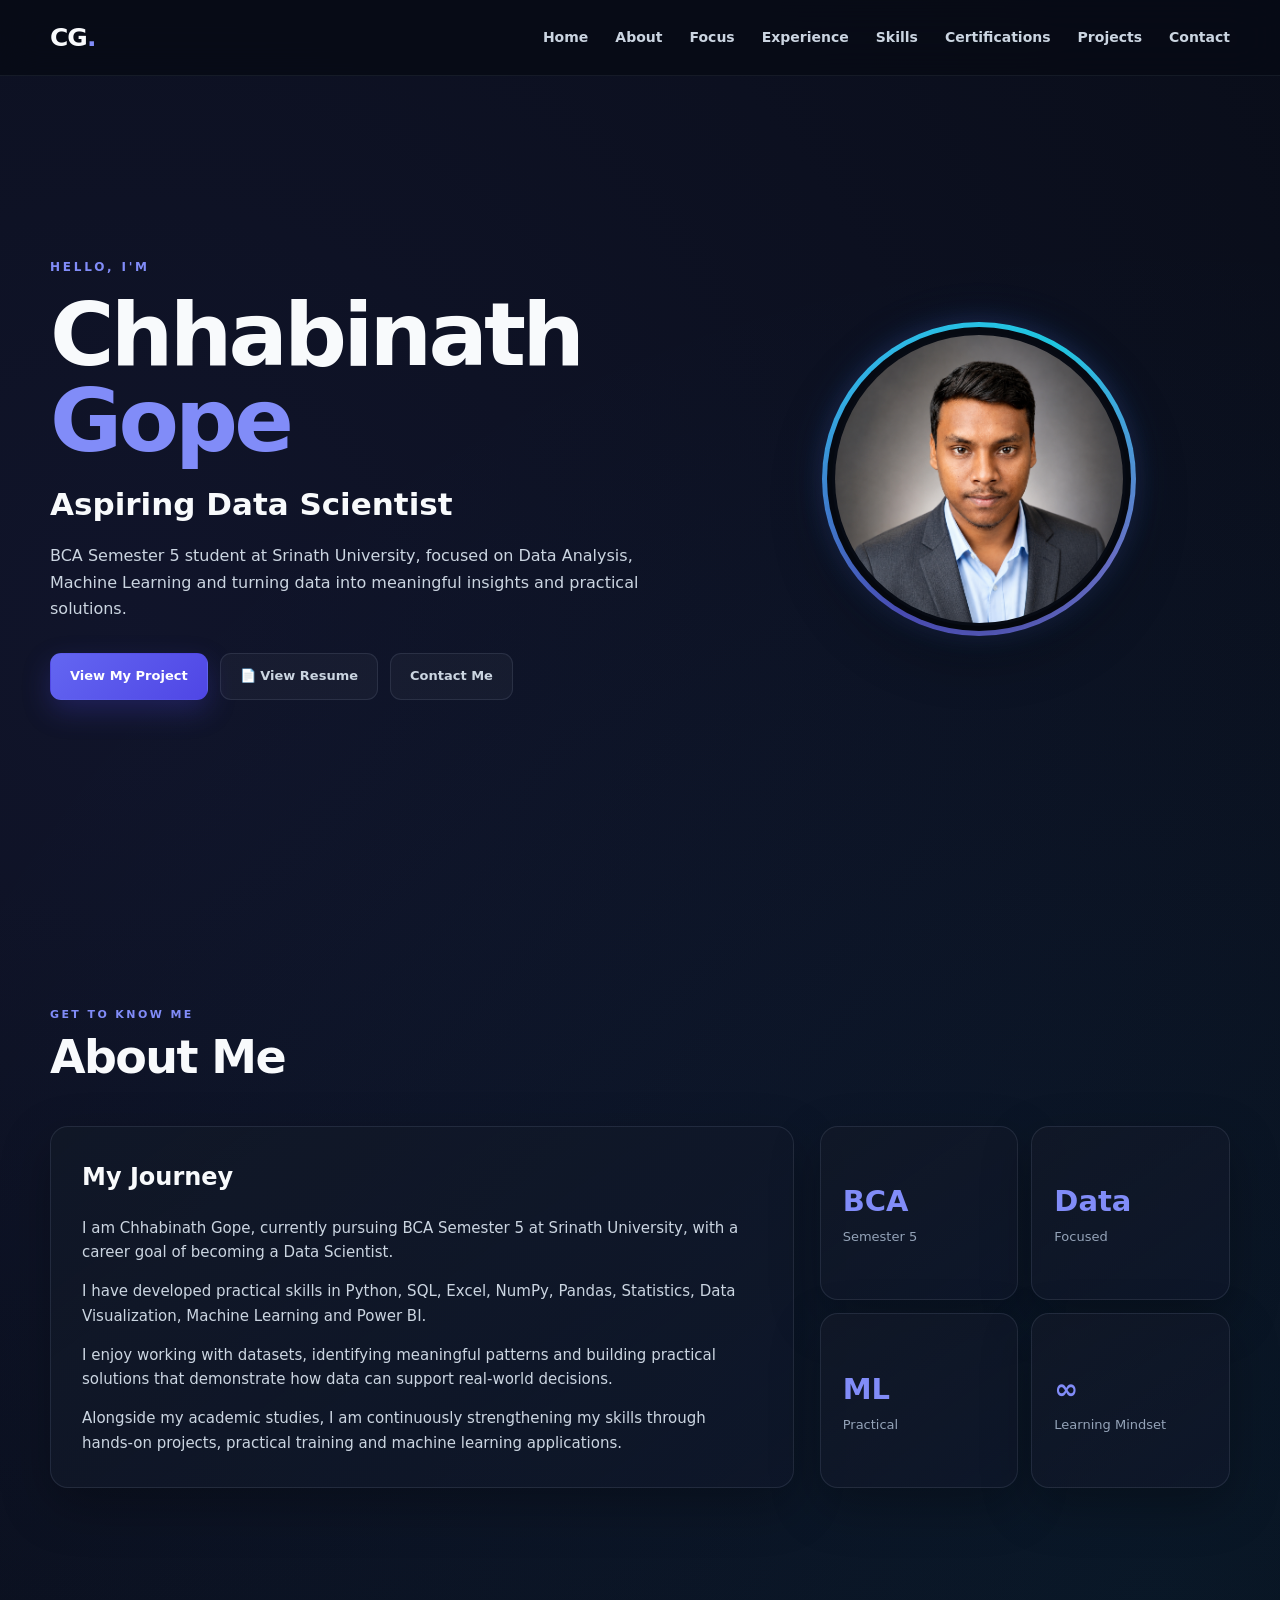
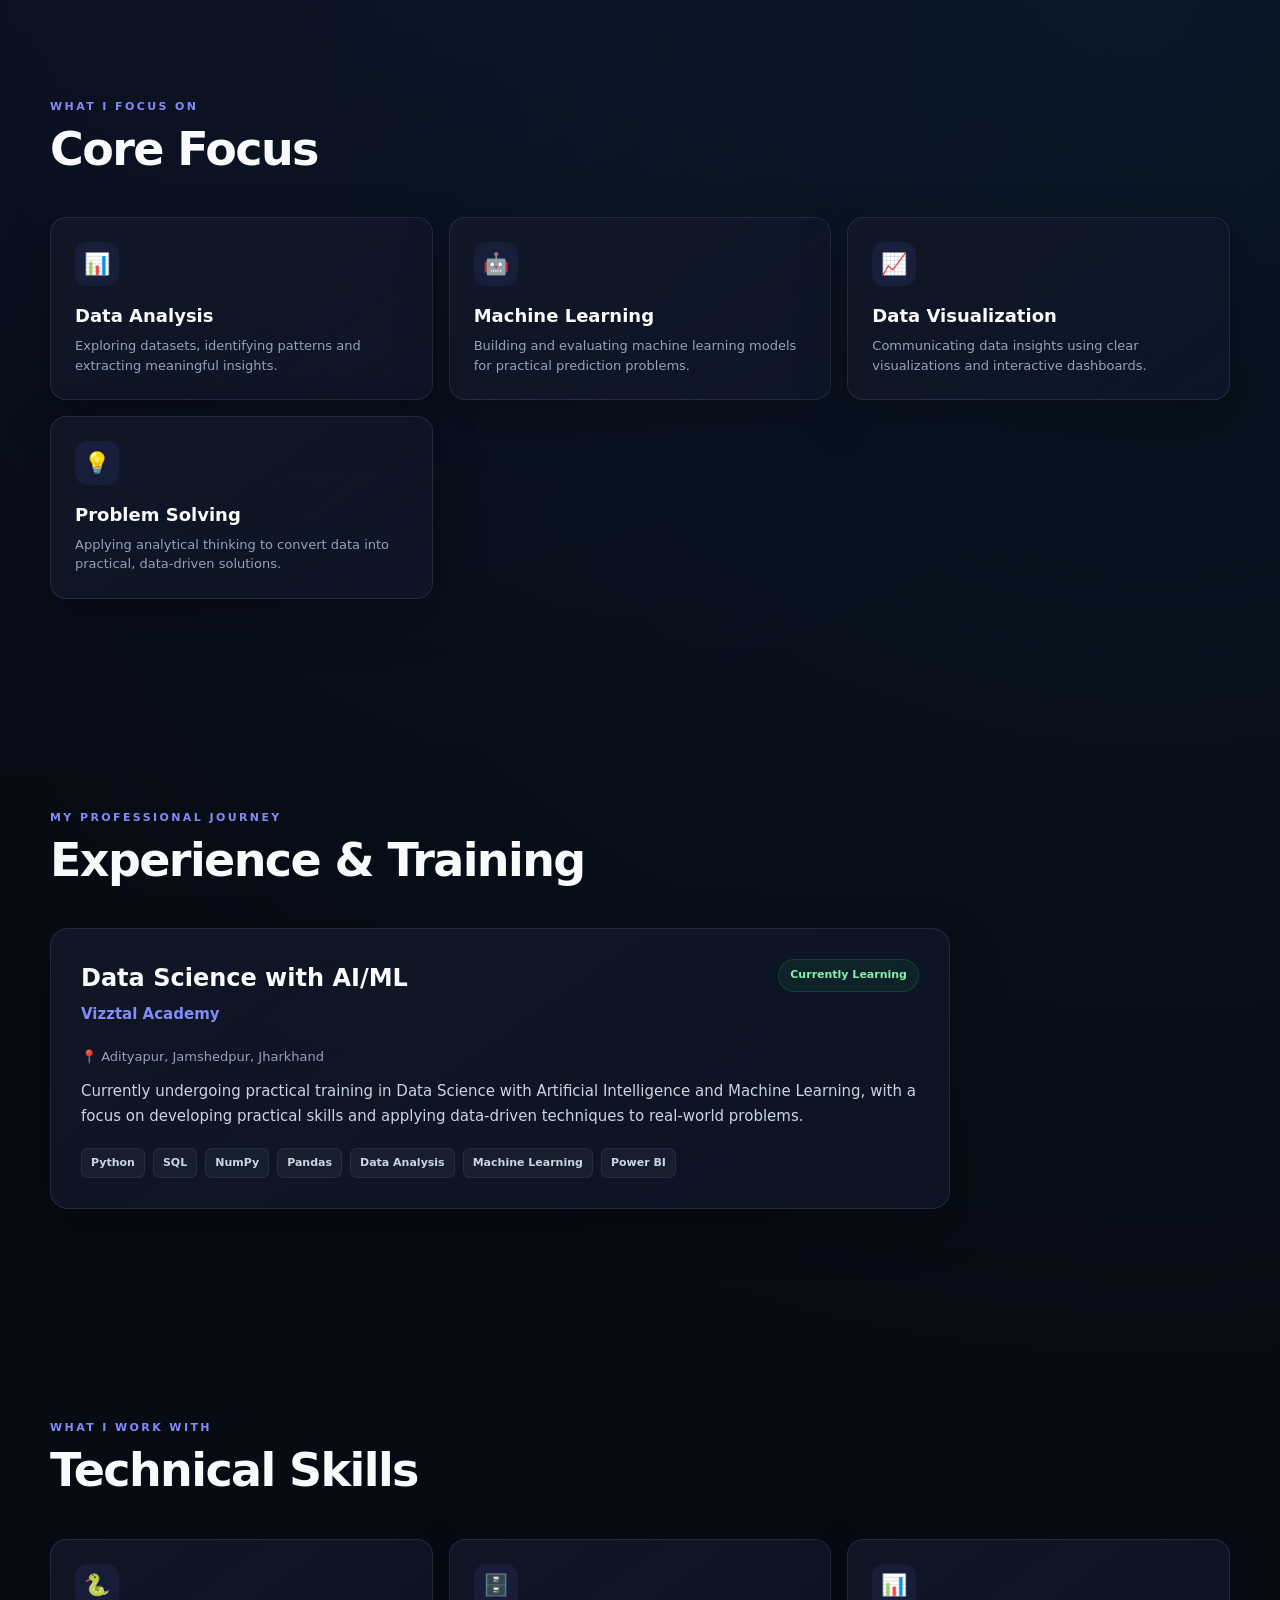
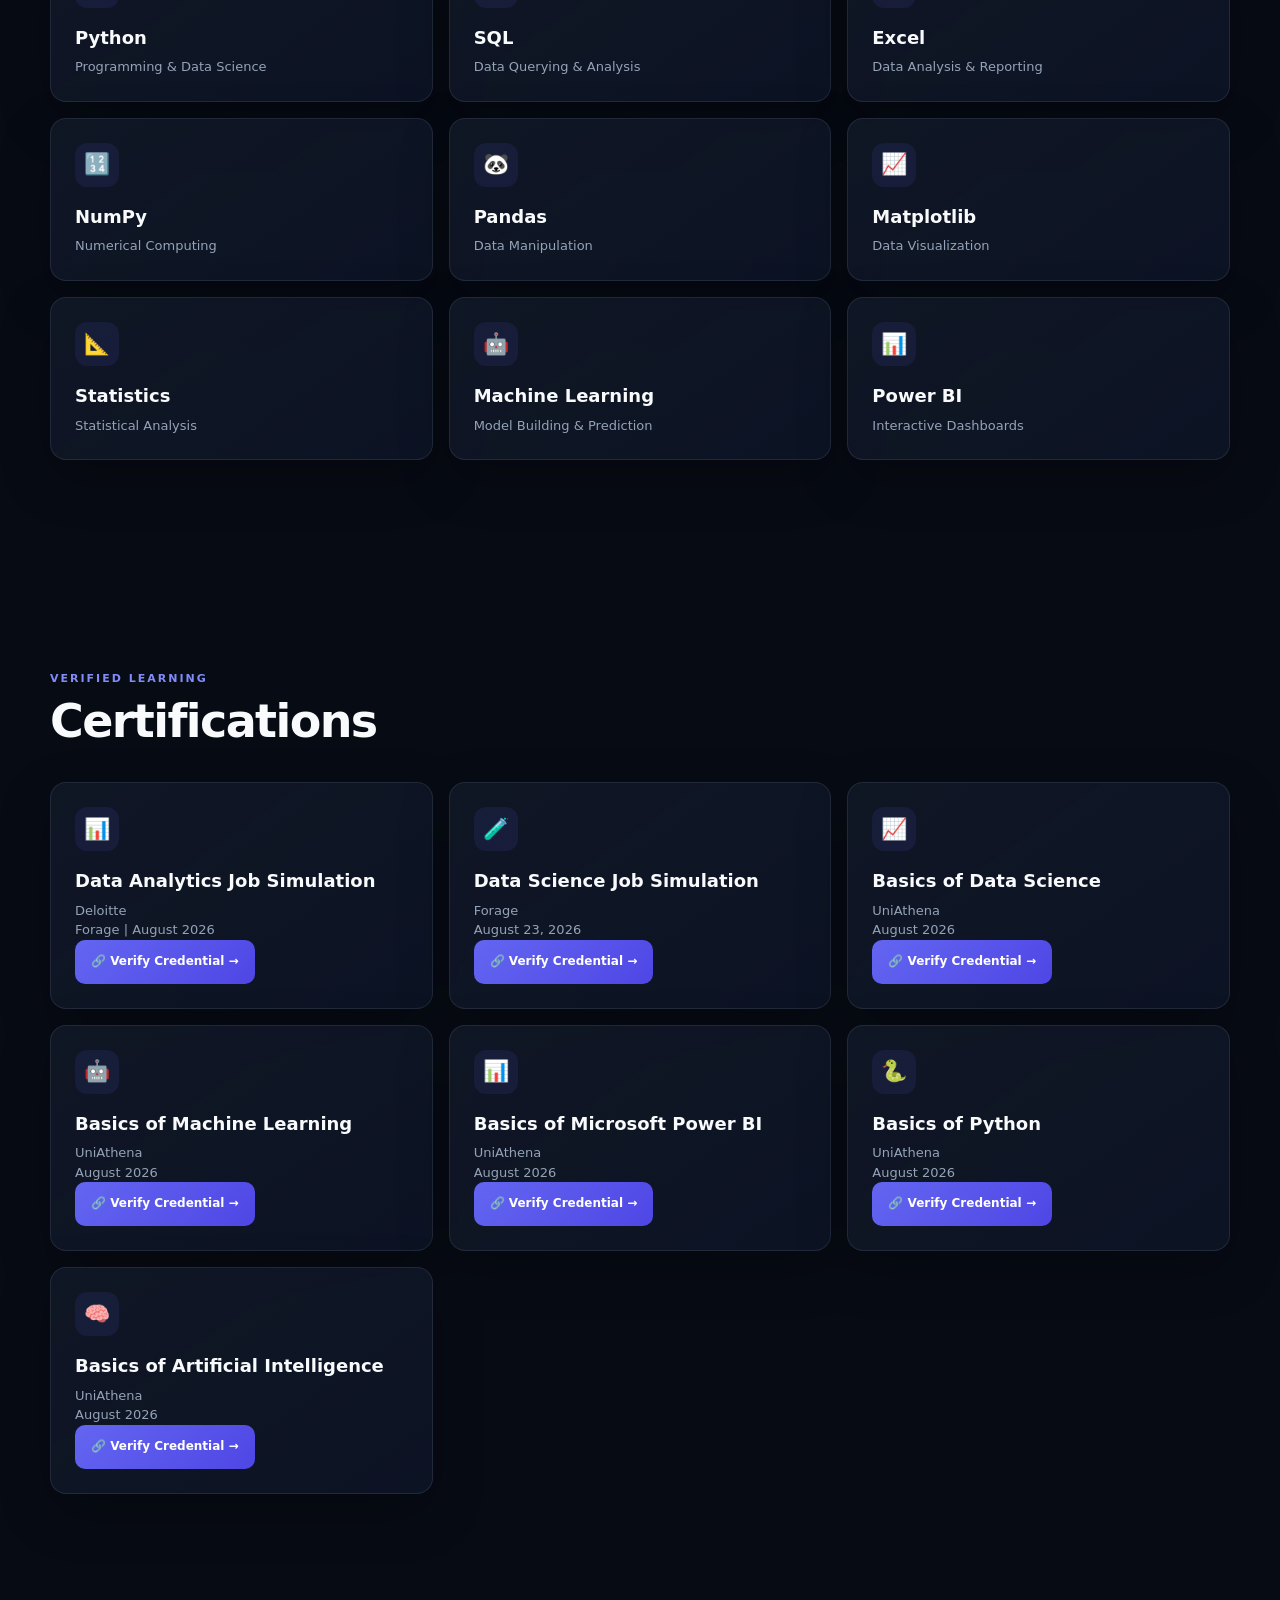
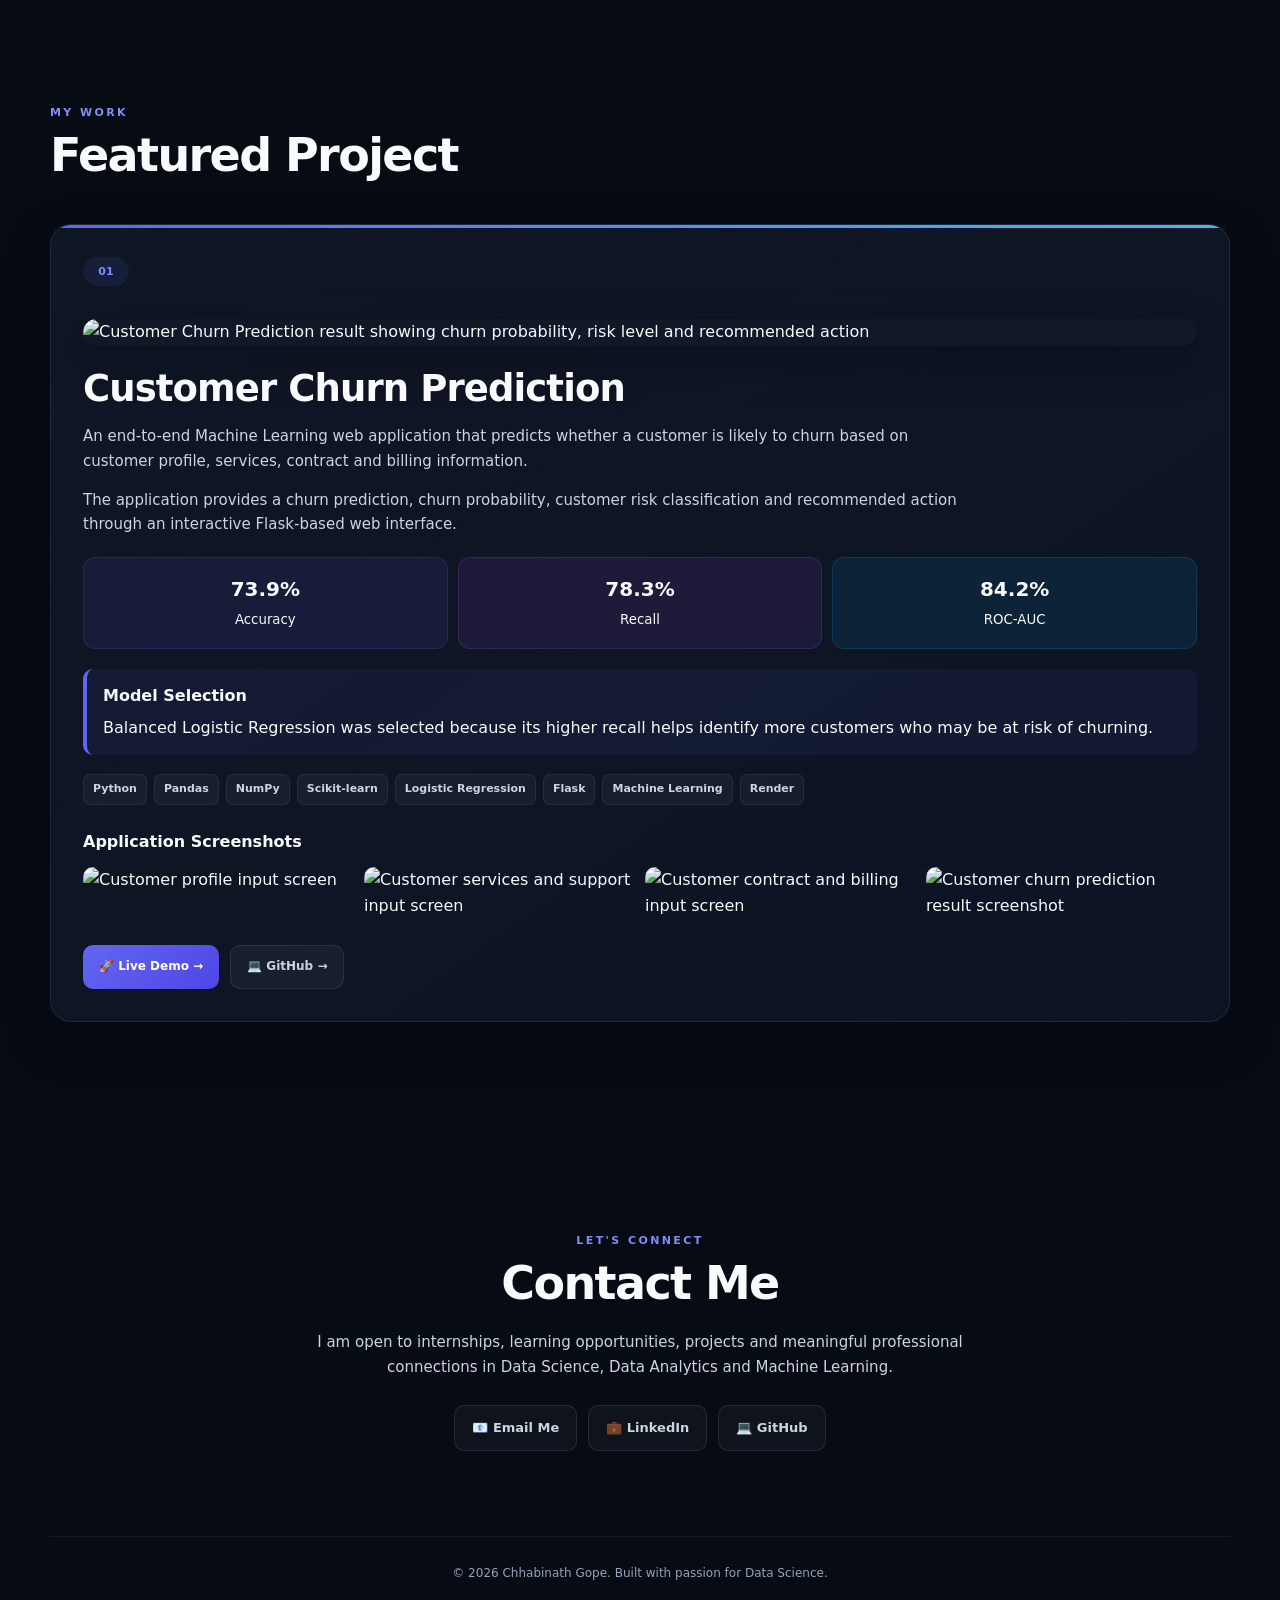
==== commit 4ef7beb5: "Update print statement from 'Hello' to 'Goodbye'" ====
--- a/index.html
+++ b/index.html
@@ -1,1668 +1,1698 @@
-<!DOCTYPE html>
-<html lang="en">
-
-<head>
-
-    <!-- ================= BASIC SEO ================= -->
-
-    <meta charset="UTF-8">
-
-    <meta name="viewport"
-        content="width=device-width, initial-scale=1.0">
-
-    <title>
-        Chhabinath Gope | Aspiring Data Scientist | Data Science Portfolio
-    </title>
-
-    <meta name="description"
-        content="Chhabinath Gope is a BCA Semester 5 student and aspiring Data Scientist focused on Python, SQL, Data Analysis, Machine Learning, Statistics and Power BI. Explore his projects, skills, certifications, training and practical work.">
-
-    <meta name="keywords"
-        content="Chhabinath Gope, Data Scientist, Aspiring Data Scientist, Data Science Portfolio, Data Analyst, Python, SQL, Machine Learning, Pandas, NumPy, Statistics, Power BI, Data Analysis, Customer Churn Prediction, BCA Student">
-
-    <meta name="author"
-        content="Chhabinath Gope">
-
-    <meta name="robots"
-        content="index, follow">
-
-    <meta name="googlebot"
-        content="index, follow">
-
-    <meta name="theme-color"
-        content="#070b14">
-
-
-    <!-- ================= CANONICAL ================= -->
-
-    <link rel="canonical"
-        href="https://chhabinath-gope.github.io/my-portfolio/">
-
-
-    <!-- ================= OPEN GRAPH ================= -->
-
-    <meta property="og:type"
-        content="website">
-
-    <meta property="og:title"
-        content="Chhabinath Gope | Aspiring Data Scientist">
-
-    <meta property="og:description"
-        content="Explore Chhabinath Gope's Data Science portfolio featuring Python, SQL, Data Analysis, Machine Learning, Power BI, certifications and practical projects.">
-
-    <meta property="og:url"
-        content="https://chhabinath-gope.github.io/my-portfolio/">
-
-    <meta property="og:site_name"
-        content="Chhabinath Gope | Data Science Portfolio">
-
-    <meta property="og:image"
-        content="https://chhabinath-gope.github.io/my-portfolio/profile.png">
-
-    <meta property="og:image:alt"
-        content="Chhabinath Gope - Aspiring Data Scientist">
-
-
-    <!-- ================= TWITTER / X ================= -->
-
-    <meta name="twitter:card"
-        content="summary">
-
-    <meta name="twitter:title"
-        content="Chhabinath Gope | Aspiring Data Scientist">
-
-    <meta name="twitter:description"
-        content="Data Science portfolio of Chhabinath Gope featuring Python, SQL, Machine Learning, Data Analysis, Power BI and practical projects.">
-
-    <meta name="twitter:image"
-        content="https://chhabinath-gope.github.io/my-portfolio/profile.png">
-
-    <meta name="twitter:image:alt"
-        content="Chhabinath Gope - Aspiring Data Scientist">
-
-
-    <!-- ================= STYLESHEET ================= -->
-
-    <link rel="stylesheet"
-        href="style.css">
-
-
-    <!-- ================= STRUCTURED DATA ================= -->
-
-    <script type="application/ld+json">
-
-    {
-        "@context": "https://schema.org",
-
-        "@type": "Person",
-
-        "name": "Chhabinath Gope",
-
-        "url": "https://chhabinath-gope.github.io/my-portfolio/",
-
-        "image": "https://chhabinath-gope.github.io/my-portfolio/profile.png",
-
-        "jobTitle": "Aspiring Data Scientist",
-
-        "description": "BCA student and aspiring Data Scientist focused on Data Analysis, Machine Learning, Python, SQL, Statistics and Power BI.",
-
-        "sameAs": [
-            "https://www.linkedin.com/in/chhabinathgope/",
-            "https://github.com/chhabinath-gope"
-        ],
-
-        "knowsAbout": [
-            "Python",
-            "SQL",
-            "Data Analysis",
-            "Machine Learning",
-            "Pandas",
-            "NumPy",
-            "Statistics",
-            "Power BI",
-            "Data Visualization",
-            "Customer Churn Prediction"
-        ]
-    }
-
-    </script>
-
-</head>
-
-
-<body>
-
-
-    <!-- ================= NAVBAR ================= -->
-
-    <header class="navbar">
-
-        <a
-            href="#home"
-            class="logo"
-            aria-label="Chhabinath Gope - Home">
-
-            CG<span>.</span>
-
+<!DOCTYPE html><html lang="en"><head><!-- ================= BASIC SEO ================= -->
+
+<meta charset="UTF-8">
+
+<meta name="viewport"
+    content="width=device-width, initial-scale=1.0">
+
+<title>
+    Chhabinath Gope | Aspiring Data Scientist | Data Science Portfolio
+</title>
+
+<meta name="description"
+    content="Chhabinath Gope is a BCA Semester 5 student and aspiring Data Scientist focused on Python, SQL, Data Analysis, Machine Learning, Statistics and Power BI. Explore his projects, skills, certifications, training and practical work.">
+
+<meta name="keywords"
+    content="Chhabinath Gope, Data Scientist, Aspiring Data Scientist, Data Science Portfolio, Data Analyst, Python, SQL, Machine Learning, Pandas, NumPy, Statistics, Power BI, Data Analysis, Customer Churn Prediction, BCA Student">
+
+<meta name="author"
+    content="Chhabinath Gope">
+
+<meta name="robots"
+    content="index, follow">
+
+<meta name="googlebot"
+    content="index, follow">
+
+<meta name="theme-color"
+    content="#070b14">
+
+
+<!-- ================= CANONICAL ================= -->
+
+<link rel="canonical"
+    href="https://chhabinath-gope.github.io/my-portfolio/">
+
+
+<!-- ================= OPEN GRAPH ================= -->
+
+<meta property="og:type"
+    content="website">
+
+<meta property="og:title"
+    content="Chhabinath Gope | Aspiring Data Scientist">
+
+<meta property="og:description"
+    content="Explore Chhabinath Gope's Data Science portfolio featuring Python, SQL, Data Analysis, Machine Learning, Power BI, certifications and practical projects.">
+
+<meta property="og:url"
+    content="https://chhabinath-gope.github.io/my-portfolio/">
+
+<meta property="og:site_name"
+    content="Chhabinath Gope | Data Science Portfolio">
+
+<meta property="og:image"
+    content="https://chhabinath-gope.github.io/my-portfolio/profile.png">
+
+<meta property="og:image:alt"
+    content="Chhabinath Gope - Aspiring Data Scientist">
+
+
+<!-- ================= TWITTER / X ================= -->
+
+<meta name="twitter:card"
+    content="summary">
+
+<meta name="twitter:title"
+    content="Chhabinath Gope | Aspiring Data Scientist">
+
+<meta name="twitter:description"
+    content="Data Science portfolio of Chhabinath Gope featuring Python, SQL, Machine Learning, Data Analysis, Power BI and practical projects.">
+
+<meta name="twitter:image"
+    content="https://chhabinath-gope.github.io/my-portfolio/profile.png">
+
+<meta name="twitter:image:alt"
+    content="Chhabinath Gope - Aspiring Data Scientist">
+
+
+<!-- ================= STYLESHEET ================= -->
+
+<link rel="stylesheet"
+    href="style.css">
+
+
+<!-- ================= STRUCTURED DATA ================= -->
+
+<script type="application/ld+json">
+
+{
+    "@context": "https://schema.org",
+
+    "@type": "Person",
+
+    "name": "Chhabinath Gope",
+
+    "url": "https://chhabinath-gope.github.io/my-portfolio/",
+
+    "image": "https://chhabinath-gope.github.io/my-portfolio/profile.png",
+
+    "jobTitle": "Aspiring Data Scientist",
+
+    "description": "BCA student and aspiring Data Scientist focused on Data Analysis, Machine Learning, Python, SQL, Statistics and Power BI.",
+
+    "sameAs": [
+        "https://www.linkedin.com/in/chhabinathgope/",
+        "https://github.com/chhabinath-gope"
+    ],
+
+    "knowsAbout": [
+        "Python",
+        "SQL",
+        "Data Analysis",
+        "Machine Learning",
+        "Pandas",
+        "NumPy",
+        "Statistics",
+        "Power BI",
+        "Data Visualization",
+        "Customer Churn Prediction"
+    ]
+}
+
+</script>
+
+</head><body><!-- ================= NAVBAR ================= -->
+
+<header class="navbar">
+
+    <a
+        href="#home"
+        class="logo"
+        aria-label="Chhabinath Gope - Home">
+
+        CG<span>.</span>
+
+    </a>
+
+
+    <nav aria-label="Main Navigation">
+
+        <a href="#home">
+            Home
         </a>
 
-
-        <nav aria-label="Main Navigation">
-
-            <a href="#home">
-                Home
-            </a>
-
-            <a href="#about">
-                About
-            </a>
-
-            <a href="#focus">
-                Focus
-            </a>
-
-            <a href="#experience">
-                Experience
-            </a>
-
-            <a href="#skills">
-                Skills
-            </a>
-
-            <a href="#certifications">
+        <a href="#about">
+            About
+        </a>
+
+        <a href="#focus">
+            Focus
+        </a>
+
+        <a href="#experience">
+            Experience
+        </a>
+
+        <a href="#skills">
+            Skills
+        </a>
+
+        <a href="#certifications">
+            Certifications
+        </a>
+
+        <a href="#projects">
+            Projects
+        </a>
+
+        <a href="#contact">
+            Contact
+        </a>
+
+    </nav>
+
+</header>
+
+
+
+<!-- ================= MAIN CONTENT ================= -->
+
+<main>
+
+
+    <!-- ================= HOME ================= -->
+
+    <section
+        id="home"
+        class="hero"
+        aria-labelledby="hero-title">
+
+
+        <div class="hero-content">
+
+
+            <p class="small-title">
+                HELLO, I'M
+            </p>
+
+
+            <h1 id="hero-title">
+
+                Chhabinath
+                <br>
+
+                <span>Gope</span>
+
+            </h1>
+
+
+            <h2>
+                Aspiring Data Scientist
+            </h2>
+
+
+            <p class="hero-text">
+
+                BCA Semester 5 student at Srinath University,
+                focused on Data Analysis, Machine Learning and
+                turning data into meaningful insights and
+                practical solutions.
+
+            </p>
+
+
+            <div class="hero-buttons">
+
+
+                <a
+                    href="#projects"
+                    class="btn primary-btn">
+
+                    View My Project
+
+                </a>
+
+
+                <a
+                    href="Chhabinath_Gope_Resume.pdf"
+                    target="_blank"
+                    rel="noopener noreferrer"
+                    class="btn secondary-btn">
+
+                    📄 View Resume
+
+                </a>
+
+
+                <a
+                    href="#contact"
+                    class="btn secondary-btn">
+
+                    Contact Me
+
+                </a>
+
+
+            </div>
+
+
+        </div>
+
+
+
+        <!-- PROFILE PHOTO -->
+
+        <div
+            class="profile-container"
+            aria-label="Profile photo of Chhabinath Gope">
+
+            <div
+                class="profile-glow"
+                aria-hidden="true">
+            </div>
+
+
+            <img
+                src="profile.png"
+                alt="Chhabinath Gope, Aspiring Data Scientist"
+                class="profile-photo"
+                width="310"
+                height="310"
+                loading="eager"
+                fetchpriority="high">
+
+        </div>
+
+
+    </section>
+
+
+
+    <!-- ================= ABOUT ================= -->
+
+    <section
+        id="about"
+        class="section"
+        aria-labelledby="about-title">
+
+
+        <div class="section-heading">
+
+            <p>
+                GET TO KNOW ME
+            </p>
+
+            <h2 id="about-title">
+                About Me
+            </h2>
+
+        </div>
+
+
+
+        <div class="about-content">
+
+
+            <div class="about-card">
+
+
+                <h3>
+                    My Journey
+                </h3>
+
+
+                <p>
+
+                    I am Chhabinath Gope, currently pursuing
+                    BCA Semester 5 at Srinath University, with
+                    a career goal of becoming a Data Scientist.
+
+                </p>
+
+
+                <p>
+
+                    I have developed practical skills in Python,
+                    SQL, Excel, NumPy, Pandas, Statistics,
+                    Data Visualization, Machine Learning and
+                    Power BI.
+
+                </p>
+
+
+                <p>
+
+                    I enjoy working with datasets, identifying
+                    meaningful patterns and building practical
+                    solutions that demonstrate how data can
+                    support real-world decisions.
+
+                </p>
+
+
+                <p>
+
+                    Alongside my academic studies, I am
+                    continuously strengthening my skills through
+                    hands-on projects, practical training and
+                    machine learning applications.
+
+                </p>
+
+
+            </div>
+
+
+
+            <div class="about-stats">
+
+
+                <div class="stat-card">
+
+                    <h3>
+                        BCA
+                    </h3>
+
+                    <p>
+                        Semester 5
+                    </p>
+
+                </div>
+
+
+                <div class="stat-card">
+
+                    <h3>
+                        Data
+                    </h3>
+
+                    <p>
+                        Focused
+                    </p>
+
+                </div>
+
+
+                <div class="stat-card">
+
+                    <h3>
+                        ML
+                    </h3>
+
+                    <p>
+                        Practical
+                    </p>
+
+                </div>
+
+
+                <div class="stat-card">
+
+                    <h3>
+                        ∞
+                    </h3>
+
+                    <p>
+                        Learning Mindset
+                    </p>
+
+                </div>
+
+
+            </div>
+
+
+        </div>
+
+
+    </section>
+
+
+
+    <!-- ================= CORE FOCUS ================= -->
+
+    <section
+        id="focus"
+        class="section"
+        aria-labelledby="focus-title">
+
+
+        <div class="section-heading">
+
+            <p>
+                WHAT I FOCUS ON
+            </p>
+
+            <h2 id="focus-title">
+                Core Focus
+            </h2>
+
+        </div>
+
+
+
+        <div class="skills-grid">
+
+
+            <div class="skill-card">
+
+                <div class="skill-icon" aria-hidden="true">
+                    📊
+                </div>
+
+                <h3>
+                    Data Analysis
+                </h3>
+
+                <p>
+                    Exploring datasets, identifying patterns
+                    and extracting meaningful insights.
+                </p>
+
+            </div>
+
+
+
+            <div class="skill-card">
+
+                <div class="skill-icon" aria-hidden="true">
+                    🤖
+                </div>
+
+                <h3>
+                    Machine Learning
+                </h3>
+
+                <p>
+                    Building and evaluating machine learning
+                    models for practical prediction problems.
+                </p>
+
+            </div>
+
+
+
+            <div class="skill-card">
+
+                <div class="skill-icon" aria-hidden="true">
+                    📈
+                </div>
+
+                <h3>
+                    Data Visualization
+                </h3>
+
+                <p>
+                    Communicating data insights using clear
+                    visualizations and interactive dashboards.
+                </p>
+
+            </div>
+
+
+
+            <div class="skill-card">
+
+                <div class="skill-icon" aria-hidden="true">
+                    💡
+                </div>
+
+                <h3>
+                    Problem Solving
+                </h3>
+
+                <p>
+                    Applying analytical thinking to convert
+                    data into practical, data-driven solutions.
+                </p>
+
+            </div>
+
+
+        </div>
+
+
+    </section>
+
+
+
+    <!-- ================= EXPERIENCE ================= -->
+
+    <section
+        id="experience"
+        class="section"
+        aria-labelledby="experience-title">
+
+
+        <div class="section-heading">
+
+            <p>
+                MY PROFESSIONAL JOURNEY
+            </p>
+
+            <h2 id="experience-title">
+                Experience &amp; Training
+            </h2>
+
+        </div>
+
+
+
+        <div class="experience-container">
+
+
+            <article class="experience-card">
+
+
+                <div class="experience-header">
+
+
+                    <div>
+
+                        <h3>
+                            Data Science with AI/ML
+                        </h3>
+
+                        <h4>
+                            Vizztal Academy
+                        </h4>
+
+                    </div>
+
+
+                    <span class="experience-status">
+                        Currently Learning
+                    </span>
+
+                </div>
+
+
+
+                <p class="experience-location">
+
+                    📍 Adityapur, Jamshedpur, Jharkhand
+
+                </p>
+
+
+
+                <p class="experience-description">
+
+                    Currently undergoing practical training in
+                    Data Science with Artificial Intelligence and
+                    Machine Learning, with a focus on developing
+                    practical skills and applying data-driven
+                    techniques to real-world problems.
+
+                </p>
+
+
+
+                <div class="experience-skills">
+
+                    <span>Python</span>
+                    <span>SQL</span>
+                    <span>NumPy</span>
+                    <span>Pandas</span>
+                    <span>Data Analysis</span>
+                    <span>Machine Learning</span>
+                    <span>Power BI</span>
+
+                </div>
+
+
+            </article>
+
+
+        </div>
+
+
+    </section>
+
+
+
+    <!-- ================= SKILLS ================= -->
+
+    <section
+        id="skills"
+        class="section"
+        aria-labelledby="skills-title">
+
+
+        <div class="section-heading">
+
+            <p>
+                WHAT I WORK WITH
+            </p>
+
+            <h2 id="skills-title">
+                Technical Skills
+            </h2>
+
+        </div>
+
+
+
+        <div class="skills-grid">
+
+
+            <div class="skill-card">
+
+                <div class="skill-icon" aria-hidden="true">
+                    🐍
+                </div>
+
+                <h3>
+                    Python
+                </h3>
+
+                <p>
+                    Programming &amp; Data Science
+                </p>
+
+            </div>
+
+
+
+            <div class="skill-card">
+
+                <div class="skill-icon" aria-hidden="true">
+                    🗄️
+                </div>
+
+                <h3>
+                    SQL
+                </h3>
+
+                <p>
+                    Data Querying &amp; Analysis
+                </p>
+
+            </div>
+
+
+
+            <div class="skill-card">
+
+                <div class="skill-icon" aria-hidden="true">
+                    📊
+                </div>
+
+                <h3>
+                    Excel
+                </h3>
+
+                <p>
+                    Data Analysis &amp; Reporting
+                </p>
+
+            </div>
+
+
+
+            <div class="skill-card">
+
+                <div class="skill-icon" aria-hidden="true">
+                    🔢
+                </div>
+
+                <h3>
+                    NumPy
+                </h3>
+
+                <p>
+                    Numerical Computing
+                </p>
+
+            </div>
+
+
+
+            <div class="skill-card">
+
+                <div class="skill-icon" aria-hidden="true">
+                    🐼
+                </div>
+
+                <h3>
+                    Pandas
+                </h3>
+
+                <p>
+                    Data Manipulation
+                </p>
+
+            </div>
+
+
+
+            <div class="skill-card">
+
+                <div class="skill-icon" aria-hidden="true">
+                    📈
+                </div>
+
+                <h3>
+                    Matplotlib
+                </h3>
+
+                <p>
+                    Data Visualization
+                </p>
+
+            </div>
+
+
+
+            <div class="skill-card">
+
+                <div class="skill-icon" aria-hidden="true">
+                    📐
+                </div>
+
+                <h3>
+                    Statistics
+                </h3>
+
+                <p>
+                    Statistical Analysis
+                </p>
+
+            </div>
+
+
+
+            <div class="skill-card">
+
+                <div class="skill-icon" aria-hidden="true">
+                    🤖
+                </div>
+
+                <h3>
+                    Machine Learning
+                </h3>
+
+                <p>
+                    Model Building &amp; Prediction
+                </p>
+
+            </div>
+
+
+
+            <div class="skill-card">
+
+                <div class="skill-icon" aria-hidden="true">
+                    📊
+                </div>
+
+                <h3>
+                    Power BI
+                </h3>
+
+                <p>
+                    Interactive Dashboards
+                </p>
+
+            </div>
+
+
+        </div>
+
+
+    </section>
+
+
+
+    <!-- ================= CERTIFICATIONS ================= -->
+
+    <section
+        id="certifications"
+        class="section"
+        aria-labelledby="certifications-title">
+
+
+        <div class="section-heading">
+
+            <p>
+                VERIFIED LEARNING
+            </p>
+
+            <h2 id="certifications-title">
                 Certifications
-            </a>
-
-            <a href="#projects">
-                Projects
-            </a>
-
-            <a href="#contact">
-                Contact
-            </a>
-
-        </nav>
-
-    </header>
-
-
-
-    <!-- ================= MAIN CONTENT ================= -->
-
-    <main>
-
-
-        <!-- ================= HOME ================= -->
-
-        <section
-            id="home"
-            class="hero"
-            aria-labelledby="hero-title">
-
-
-            <div class="hero-content">
-
-
-                <p class="small-title">
-                    HELLO, I'M
-                </p>
-
-
-                <h1 id="hero-title">
-
-                    Chhabinath
-                    <br>
-
-                    <span>Gope</span>
-
-                </h1>
-
-
-                <h2>
-                    Aspiring Data Scientist
-                </h2>
-
-
-                <p class="hero-text">
-
-                    BCA Semester 5 student at Srinath University,
-                    focused on Data Analysis, Machine Learning and
-                    turning data into meaningful insights and
-                    practical solutions.
-
-                </p>
-
-
-                <div class="hero-buttons">
-
-
-                    <a
-                        href="#projects"
-                        class="btn primary-btn">
-
-                        View My Project
-
-                    </a>
-
-
-                    <a
-                        href="Chhabinath_Gope_Resume.pdf"
-                        target="_blank"
-                        rel="noopener noreferrer"
-                        class="btn secondary-btn">
-
-                        📄 View Resume
-
-                    </a>
-
-
-                    <a
-                        href="#contact"
-                        class="btn secondary-btn">
-
-                        Contact Me
-
-                    </a>
-
-
-                </div>
-
-
-            </div>
-
-
-
-            <!-- PROFILE PHOTO -->
-
-            <div
-                class="profile-container"
-                aria-label="Profile photo of Chhabinath Gope">
+            </h2>
+
+        </div>
+
+
+
+        <div class="skills-grid">
+
+
+            <!-- ================= DELOITTE ================= -->
+
+            <article class="skill-card">
+
 
                 <div
-                    class="profile-glow"
+                    class="skill-icon"
                     aria-hidden="true">
-                </div>
-
-
-                <img
-                    src="profile.png"
-                    alt="Chhabinath Gope, Aspiring Data Scientist"
-                    class="profile-photo"
-                    width="310"
-                    height="310"
-                    loading="eager"
-                    fetchpriority="high">
-
-            </div>
-
-
-        </section>
-
-
-
-        <!-- ================= ABOUT ================= -->
-
-        <section
-            id="about"
-            class="section"
-            aria-labelledby="about-title">
-
-
-            <div class="section-heading">
-
-                <p>
-                    GET TO KNOW ME
-                </p>
-
-                <h2 id="about-title">
-                    About Me
-                </h2>
-
-            </div>
-
-
-
-            <div class="about-content">
-
-
-                <div class="about-card">
-
-
-                    <h3>
-                        My Journey
-                    </h3>
-
-
-                    <p>
-
-                        I am Chhabinath Gope, currently pursuing
-                        BCA Semester 5 at Srinath University, with
-                        a career goal of becoming a Data Scientist.
-
-                    </p>
-
-
-                    <p>
-
-                        I have developed practical skills in Python,
-                        SQL, Excel, NumPy, Pandas, Statistics,
-                        Data Visualization, Machine Learning and
-                        Power BI.
-
-                    </p>
-
-
-                    <p>
-
-                        I enjoy working with datasets, identifying
-                        meaningful patterns and building practical
-                        solutions that demonstrate how data can
-                        support real-world decisions.
-
-                    </p>
-
-
-                    <p>
-
-                        Alongside my academic studies, I am
-                        continuously strengthening my skills through
-                        hands-on projects, practical training and
-                        machine learning applications.
-
-                    </p>
-
-
-                </div>
-
-
-
-                <div class="about-stats">
-
-
-                    <div class="stat-card">
-
-                        <h3>
-                            BCA
-                        </h3>
-
-                        <p>
-                            Semester 5
-                        </p>
-
-                    </div>
-
-
-                    <div class="stat-card">
-
-                        <h3>
-                            Data
-                        </h3>
-
-                        <p>
-                            Focused
-                        </p>
-
-                    </div>
-
-
-                    <div class="stat-card">
-
-                        <h3>
-                            ML
-                        </h3>
-
-                        <p>
-                            Practical
-                        </p>
-
-                    </div>
-
-
-                    <div class="stat-card">
-
-                        <h3>
-                            ∞
-                        </h3>
-
-                        <p>
-                            Learning Mindset
-                        </p>
-
-                    </div>
-
-
-                </div>
-
-
-            </div>
-
-
-        </section>
-
-
-
-        <!-- ================= CORE FOCUS ================= -->
-
-        <section
-            id="focus"
-            class="section"
-            aria-labelledby="focus-title">
-
-
-            <div class="section-heading">
-
-                <p>
-                    WHAT I FOCUS ON
-                </p>
-
-                <h2 id="focus-title">
-                    Core Focus
-                </h2>
-
-            </div>
-
-
-
-            <div class="skills-grid">
-
-
-                <div class="skill-card">
-
-                    <div class="skill-icon" aria-hidden="true">
-                        📊
-                    </div>
-
-                    <h3>
-                        Data Analysis
-                    </h3>
-
-                    <p>
-                        Exploring datasets, identifying patterns
-                        and extracting meaningful insights.
-                    </p>
-
-                </div>
-
-
-
-                <div class="skill-card">
-
-                    <div class="skill-icon" aria-hidden="true">
-                        🤖
-                    </div>
-
-                    <h3>
-                        Machine Learning
-                    </h3>
-
-                    <p>
-                        Building and evaluating machine learning
-                        models for practical prediction problems.
-                    </p>
-
-                </div>
-
-
-
-                <div class="skill-card">
-
-                    <div class="skill-icon" aria-hidden="true">
-                        📈
-                    </div>
-
-                    <h3>
-                        Data Visualization
-                    </h3>
-
-                    <p>
-                        Communicating data insights using clear
-                        visualizations and interactive dashboards.
-                    </p>
-
-                </div>
-
-
-
-                <div class="skill-card">
-
-                    <div class="skill-icon" aria-hidden="true">
-                        💡
-                    </div>
-
-                    <h3>
-                        Problem Solving
-                    </h3>
-
-                    <p>
-                        Applying analytical thinking to convert
-                        data into practical, data-driven solutions.
-                    </p>
-
-                </div>
-
-
-            </div>
-
-
-        </section>
-
-
-
-        <!-- ================= EXPERIENCE ================= -->
-
-        <section
-            id="experience"
-            class="section"
-            aria-labelledby="experience-title">
-
-
-            <div class="section-heading">
-
-                <p>
-                    MY PROFESSIONAL JOURNEY
-                </p>
-
-                <h2 id="experience-title">
-                    Experience &amp; Training
-                </h2>
-
-            </div>
-
-
-
-            <div class="experience-container">
-
-
-                <article class="experience-card">
-
-
-                    <div class="experience-header">
-
-
-                        <div>
-
-                            <h3>
-                                Data Science with AI/ML
-                            </h3>
-
-                            <h4>
-                                Vizztal Academy
-                            </h4>
-
-                        </div>
-
-
-                        <span class="experience-status">
-                            Currently Learning
-                        </span>
-
-                    </div>
-
-
-
-                    <p class="experience-location">
-
-                        📍 Adityapur, Jamshedpur, Jharkhand
-
-                    </p>
-
-
-
-                    <p class="experience-description">
-
-                        Currently undergoing practical training in
-                        Data Science with Artificial Intelligence and
-                        Machine Learning, with a focus on developing
-                        practical skills and applying data-driven
-                        techniques to real-world problems.
-
-                    </p>
-
-
-
-                    <div class="experience-skills">
-
-                        <span>Python</span>
-                        <span>SQL</span>
-                        <span>NumPy</span>
-                        <span>Pandas</span>
-                        <span>Data Analysis</span>
-                        <span>Machine Learning</span>
-                        <span>Power BI</span>
-
-                    </div>
-
-
-                </article>
-
-
-            </div>
-
-
-        </section>
-
-
-
-        <!-- ================= SKILLS ================= -->
-
-        <section
-            id="skills"
-            class="section"
-            aria-labelledby="skills-title">
-
-
-            <div class="section-heading">
-
-                <p>
-                    WHAT I WORK WITH
-                </p>
-
-                <h2 id="skills-title">
-                    Technical Skills
-                </h2>
-
-            </div>
-
-
-
-            <div class="skills-grid">
-
-
-                <div class="skill-card">
-
-                    <div class="skill-icon" aria-hidden="true">
-                        🐍
-                    </div>
-
-                    <h3>
-                        Python
-                    </h3>
-
-                    <p>
-                        Programming &amp; Data Science
-                    </p>
-
-                </div>
-
-
-
-                <div class="skill-card">
-
-                    <div class="skill-icon" aria-hidden="true">
-                        🗄️
-                    </div>
-
-                    <h3>
-                        SQL
-                    </h3>
-
-                    <p>
-                        Data Querying &amp; Analysis
-                    </p>
-
-                </div>
-
-
-
-                <div class="skill-card">
-
-                    <div class="skill-icon" aria-hidden="true">
-                        📊
-                    </div>
-
-                    <h3>
-                        Excel
-                    </h3>
-
-                    <p>
-                        Data Analysis &amp; Reporting
-                    </p>
-
-                </div>
-
-
-
-                <div class="skill-card">
-
-                    <div class="skill-icon" aria-hidden="true">
-                        🔢
-                    </div>
-
-                    <h3>
-                        NumPy
-                    </h3>
-
-                    <p>
-                        Numerical Computing
-                    </p>
-
-                </div>
-
-
-
-                <div class="skill-card">
-
-                    <div class="skill-icon" aria-hidden="true">
-                        🐼
-                    </div>
-
-                    <h3>
-                        Pandas
-                    </h3>
-
-                    <p>
-                        Data Manipulation
-                    </p>
-
-                </div>
-
-
-
-                <div class="skill-card">
-
-                    <div class="skill-icon" aria-hidden="true">
-                        📈
-                    </div>
-
-                    <h3>
-                        Matplotlib
-                    </h3>
-
-                    <p>
-                        Data Visualization
-                    </p>
-
-                </div>
-
-
-
-                <div class="skill-card">
-
-                    <div class="skill-icon" aria-hidden="true">
-                        📐
-                    </div>
-
-                    <h3>
-                        Statistics
-                    </h3>
-
-                    <p>
-                        Statistical Analysis
-                    </p>
-
-                </div>
-
-
-
-                <div class="skill-card">
-
-                    <div class="skill-icon" aria-hidden="true">
-                        🤖
-                    </div>
-
-                    <h3>
-                        Machine Learning
-                    </h3>
-
-                    <p>
-                        Model Building &amp; Prediction
-                    </p>
-
-                </div>
-
-
-
-                <div class="skill-card">
-
-                    <div class="skill-icon" aria-hidden="true">
-                        📊
-                    </div>
-
-                    <h3>
-                        Power BI
-                    </h3>
-
-                    <p>
-                        Interactive Dashboards
-                    </p>
-
-                </div>
-
-
-            </div>
-
-
-        </section>
-
-
-
-        <!-- ================= CERTIFICATIONS ================= -->
-
-        <section
-            id="certifications"
-            class="section"
-            aria-labelledby="certifications-title">
-
-
-            <div class="section-heading">
-
-                <p>
-                    VERIFIED LEARNING
-                </p>
-
-                <h2 id="certifications-title">
-                    Certifications
-                </h2>
-
-            </div>
-
-
-
-            <div class="skills-grid">
-
-
-                <!-- ================= DELOITTE ================= -->
-
-                <article class="skill-card">
-
-
-                    <div
-                        class="skill-icon"
-                        aria-hidden="true">
-
-                        📊
-
-                    </div>
-
-
-                    <h3>
-                        Data Analytics Job Simulation
-                    </h3>
-
-
-                    <p>
-                        Deloitte
-                    </p>
-
-
-                    <p>
-                        Forage | August 2026
-                    </p>
-
-
-                    <a
-                        href="PASTE_DELOITTE_CREDENTIAL_URL_HERE"
-                        target="_blank"
-                        rel="noopener noreferrer"
-                        class="project-link">
-
-                        🔗 Verify Credential →
-
-                    </a>
-
-
-                </article>
-
-
-
-                <!-- ================= DATA SCIENCE ================= -->
-
-                <article class="skill-card">
-
-
-                    <div
-                        class="skill-icon"
-                        aria-hidden="true">
-
-                        📈
-
-                    </div>
-
-
-                    <h3>
-                        Basics of Data Science
-                    </h3>
-
-
-                    <p>
-                        UniAthena
-                    </p>
-
-
-                    <p>
-                        August 2026
-                    </p>
-
-
-                    <a
-                        href="PASTE_DATA_SCIENCE_CREDENTIAL_URL_HERE"
-                        target="_blank"
-                        rel="noopener noreferrer"
-                        class="project-link">
-
-                        🔗 Verify Credential →
-
-                    </a>
-
-
-                </article>
-
-
-
-                <!-- ================= MACHINE LEARNING ================= -->
-
-                <article class="skill-card">
-
-
-                    <div
-                        class="skill-icon"
-                        aria-hidden="true">
-
-                        🤖
-
-                    </div>
-
-
-                    <h3>
-                        Basics of Machine Learning
-                    </h3>
-
-
-                    <p>
-                        UniAthena
-                    </p>
-
-
-                    <p>
-                        August 2026
-                    </p>
-
-
-                    <a
-                        href="PASTE_MACHINE_LEARNING_CREDENTIAL_URL_HERE"
-                        target="_blank"
-                        rel="noopener noreferrer"
-                        class="project-link">
-
-                        🔗 Verify Credential →
-
-                    </a>
-
-
-                </article>
-
-
-
-                <!-- ================= POWER BI ================= -->
-
-                <article class="skill-card">
-
-
-                    <div
-                        class="skill-icon"
-                        aria-hidden="true">
-
-                        📊
-
-                    </div>
-
-
-                    <h3>
-                        Basics of Microsoft Power BI
-                    </h3>
-
-
-                    <p>
-                        UniAthena
-                    </p>
-
-
-                    <p>
-                        August 2026
-                    </p>
-
-
-                    <a
-                        href="PASTE_POWER_BI_CREDENTIAL_URL_HERE"
-                        target="_blank"
-                        rel="noopener noreferrer"
-                        class="project-link">
-
-                        🔗 Verify Credential →
-
-                    </a>
-
-
-                </article>
-
-
-
-                <!-- ================= PYTHON ================= -->
-
-                <article class="skill-card">
-
-
-                    <div
-                        class="skill-icon"
-                        aria-hidden="true">
-
-                        🐍
-
-                    </div>
-
-
-                    <h3>
-                        Basics of Python
-                    </h3>
-
-
-                    <p>
-                        UniAthena
-                    </p>
-
-
-                    <p>
-                        August 2026
-                    </p>
-
-
-                    <a
-                        href="PASTE_PYTHON_CREDENTIAL_URL_HERE"
-                        target="_blank"
-                        rel="noopener noreferrer"
-                        class="project-link">
-
-                        🔗 Verify Credential →
-
-                    </a>
-
-
-                </article>
-
-
-
-                <!-- ================= ARTIFICIAL INTELLIGENCE ================= -->
-
-                <article class="skill-card">
-
-
-                    <div
-                        class="skill-icon"
-                        aria-hidden="true">
-
-                        🧠
-
-                    </div>
-
-
-                    <h3>
-                        Basics of Artificial Intelligence
-                    </h3>
-
-
-                    <p>
-                        UniAthena
-                    </p>
-
-
-                    <p>
-                        August 2026
-                    </p>
-
-
-                    <a
-                        href="PASTE_AI_CREDENTIAL_URL_HERE"
-                        target="_blank"
-                        rel="noopener noreferrer"
-                        class="project-link">
-
-                        🔗 Verify Credential →
-
-                    </a>
-
-
-                </article>
-
-
-            </div>
-
-
-        </section>
-
-
-
-        <!-- ================= PROJECTS ================= -->
-
-        <section
-            id="projects"
-            class="section"
-            aria-labelledby="projects-title">
-
-
-            <div class="section-heading">
-
-                <p>
-                    MY WORK
-                </p>
-
-                <h2 id="projects-title">
-                    Featured Project
-                </h2>
-
-            </div>
-
-
-
-            <div class="projects-grid">
-
-
-                <!-- ================= CUSTOMER CHURN ================= -->
-
-                <article class="project-card">
-
-
-                    <div class="project-number">
-                        01
-                    </div>
-
-
-
-                    <!-- MAIN PROJECT IMAGE -->
+
+                    📊
+
+                </div>
+
+
+                <h3>
+                    Data Analytics Job Simulation
+                </h3>
+
+
+                <p>
+                    Deloitte
+                </p>
+
+
+                <p>
+                    Forage | August 2026
+                </p>
+
+
+                <a
+                    href="https://www.theforage.com/completion-certificates/9PBTqmSxAf6zZTseP/io9DzWKe3PTsiS6GG_9PBTqmSxAf6zZTseP_6a55a53af2e3868ae4412dd4_1786110677617_completion_certificate.pdf"
+                    target="_blank"
+                    rel="noopener noreferrer"
+                    class="project-link">
+
+                    🔗 Verify Credential →
+
+                </a>
+
+
+            </article>
+
+
+
+            <!-- ================= DATA SCIENCE JOB SIMULATION ================= -->
+
+            <article class="skill-card">
+
+
+                <div
+                    class="skill-icon"
+                    aria-hidden="true">
+
+                    🧪
+
+                </div>
+
+
+                <h3>
+                    Data Science Job Simulation
+                </h3>
+
+
+                <p>
+                    Forage
+                </p>
+
+
+                <p>
+                    August 23, 2026
+                </p>
+
+
+                <a
+                    href="https://www.theforage.com/completion-certificates/tMjbs76F526fF5v3G/NjynCWzGSaWXQCxSX_tMjbs76F526fF5v3G_6a55a53af2e3868ae4412dd4_1787509466835_completion_certificate.pdf"
+                    target="_blank"
+                    rel="noopener noreferrer"
+                    class="project-link">
+
+                    🔗 Verify Credential →
+
+                </a>
+
+
+            </article>
+
+
+
+            <!-- ================= DATA SCIENCE ================= -->
+
+            <article class="skill-card">
+
+
+                <div
+                    class="skill-icon"
+                    aria-hidden="true">
+
+                    📈
+
+                </div>
+
+
+                <h3>
+                    Basics of Data Science
+                </h3>
+
+
+                <p>
+                    UniAthena
+                </p>
+
+
+                <p>
+                    August 2026
+                </p>
+
+
+                <a
+                    href="https://docs.uniathena.com/prod/user_262007429/certificate/262007429_117_1786126405_certificate.pdf"
+                    target="_blank"
+                    rel="noopener noreferrer"
+                    class="project-link">
+
+                    🔗 Verify Credential →
+
+                </a>
+
+
+            </article>
+
+
+
+            <!-- ================= MACHINE LEARNING ================= -->
+
+            <article class="skill-card">
+
+
+                <div
+                    class="skill-icon"
+                    aria-hidden="true">
+
+                    🤖
+
+                </div>
+
+
+                <h3>
+                    Basics of Machine Learning
+                </h3>
+
+
+                <p>
+                    UniAthena
+                </p>
+
+
+                <p>
+                    August 2026
+                </p>
+
+
+                <a
+                    href="https://docs.uniathena.com/prod/user_262007429/certificate/262007429_324_1786157995_certificate.pdf"
+                    target="_blank"
+                    rel="noopener noreferrer"
+                    class="project-link">
+
+                    🔗 Verify Credential →
+
+                </a>
+
+
+            </article>
+
+
+
+            <!-- ================= POWER BI ================= -->
+
+            <article class="skill-card">
+
+
+                <div
+                    class="skill-icon"
+                    aria-hidden="true">
+
+                    📊
+
+                </div>
+
+
+                <h3>
+                    Basics of Microsoft Power BI
+                </h3>
+
+
+                <p>
+                    UniAthena
+                </p>
+
+
+                <p>
+                    August 2026
+                </p>
+
+
+                <a
+                    href="https://docs.uniathena.com/prod/user_262007429/certificate/262007429_625_1786126613_certificate.pdf"
+                    target="_blank"
+                    rel="noopener noreferrer"
+                    class="project-link">
+
+                    🔗 Verify Credential →
+
+                </a>
+
+
+            </article>
+
+
+
+            <!-- ================= PYTHON ================= -->
+
+            <article class="skill-card">
+
+
+                <div
+                    class="skill-icon"
+                    aria-hidden="true">
+
+                    🐍
+
+                </div>
+
+
+                <h3>
+                    Basics of Python
+                </h3>
+
+
+                <p>
+                    UniAthena
+                </p>
+
+
+                <p>
+                    August 2026
+                </p>
+
+
+                <a
+                    href="https://docs.uniathena.com/prod/user_262007429/certificate/262007429_323_1786151168_certificate.pdf"
+                    target="_blank"
+                    rel="noopener noreferrer"
+                    class="project-link">
+
+                    🔗 Verify Credential →
+
+                </a>
+
+
+            </article>
+
+
+
+            <!-- ================= ARTIFICIAL INTELLIGENCE ================= -->
+
+            <article class="skill-card">
+
+
+                <div
+                    class="skill-icon"
+                    aria-hidden="true">
+
+                    🧠
+
+                </div>
+
+
+                <h3>
+                    Basics of Artificial Intelligence
+                </h3>
+
+
+                <p>
+                    UniAthena
+                </p>
+
+
+                <p>
+                    August 2026
+                </p>
+
+
+                <a
+                    href="https://docs.uniathena.com/prod/user_262007429/certificate/262007429_894_1786123161_certificate.pdf"
+                    target="_blank"
+                    rel="noopener noreferrer"
+                    class="project-link">
+
+                    🔗 Verify Credential →
+
+                </a>
+
+
+            </article>
+
+
+        </div>
+
+
+    </section>
+
+
+
+    <!-- ================= PROJECTS ================= -->
+
+    <section
+        id="projects"
+        class="section"
+        aria-labelledby="projects-title">
+
+
+        <div class="section-heading">
+
+            <p>
+                MY WORK
+            </p>
+
+            <h2 id="projects-title">
+                Featured Project
+            </h2>
+
+        </div>
+
+
+
+        <div class="projects-grid">
+
+
+            <!-- ================= CUSTOMER CHURN ================= -->
+
+            <article class="project-card">
+
+
+                <div class="project-number">
+                    01
+                </div>
+
+
+
+                <!-- MAIN PROJECT IMAGE -->
+
+                <div
+                    style="
+                    width:100%;
+                    margin:18px 0 22px;
+                    border-radius:16px;
+                    overflow:hidden;
+                    background:#111827;
+                    box-shadow:0 15px 40px rgba(0,0,0,.28);
+                    ">
+
+
+                    <img
+                        src="https://raw.githubusercontent.com/chhabinath-gope/customer-churn-prediction/main/prediction-result.png"
+                        alt="Customer Churn Prediction result showing churn probability, risk level and recommended action"
+                        style="
+                        width:100%;
+                        height:auto;
+                        display:block;
+                        "
+                        loading="lazy">
+
+
+                </div>
+
+
+
+                <h3>
+                    Customer Churn Prediction
+                </h3>
+
+
+
+                <p>
+
+                    An end-to-end Machine Learning web application
+                    that predicts whether a customer is likely to
+                    churn based on customer profile, services,
+                    contract and billing information.
+
+                </p>
+
+
+
+                <p>
+
+                    The application provides a churn prediction,
+                    churn probability, customer risk classification
+                    and recommended action through an interactive
+                    Flask-based web interface.
+
+                </p>
+
+
+
+                <!-- PROJECT METRICS -->
+
+                <div
+                    style="
+                    display:grid;
+                    grid-template-columns:repeat(3,1fr);
+                    gap:10px;
+                    margin:20px 0;
+                    ">
+
 
                     <div
                         style="
-                        width:100%;
-                        margin:18px 0 22px;
-                        border-radius:16px;
-                        overflow:hidden;
-                        background:#111827;
-                        box-shadow:0 15px 40px rgba(0,0,0,.28);
+                        padding:15px 8px;
+                        border-radius:12px;
+                        background:rgba(99,102,241,.10);
+                        text-align:center;
+                        border:1px solid rgba(99,102,241,.18);
                         ">
 
-
-                        <img
-                            src="https://raw.githubusercontent.com/chhabinath-gope/customer-churn-prediction/main/prediction-result.png"
-                            alt="Customer Churn Prediction result showing churn probability, risk level and recommended action"
+                        <strong
                             style="
-                            width:100%;
-                            height:auto;
                             display:block;
-                            "
-                            loading="lazy">
-
+                            font-size:20px;
+                            ">
+
+                            73.9%
+
+                        </strong>
+
+
+                        <small>
+                            Accuracy
+                        </small>
 
                     </div>
 
 
 
-                    <h3>
-                        Customer Churn Prediction
-                    </h3>
-
-
-
-                    <p>
-
-                        An end-to-end Machine Learning web application
-                        that predicts whether a customer is likely to
-                        churn based on customer profile, services,
-                        contract and billing information.
+                    <div
+                        style="
+                        padding:15px 8px;
+                        border-radius:12px;
+                        background:rgba(168,85,247,.10);
+                        text-align:center;
+                        border:1px solid rgba(168,85,247,.18);
+                        ">
+
+                        <strong
+                            style="
+                            display:block;
+                            font-size:20px;
+                            ">
+
+                            78.3%
+
+                        </strong>
+
+
+                        <small>
+                            Recall
+                        </small>
+
+                    </div>
+
+
+
+                    <div
+                        style="
+                        padding:15px 8px;
+                        border-radius:12px;
+                        background:rgba(14,165,233,.10);
+                        text-align:center;
+                        border:1px solid rgba(14,165,233,.18);
+                        ">
+
+                        <strong
+                            style="
+                            display:block;
+                            font-size:20px;
+                            ">
+
+                            84.2%
+
+                        </strong>
+
+
+                        <small>
+                            ROC-AUC
+                        </small>
+
+                    </div>
+
+
+                </div>
+
+
+
+                <!-- PROJECT HIGHLIGHT -->
+
+                <div
+                    style="
+                    padding:14px 16px;
+                    margin:16px 0;
+                    border-left:4px solid #6366f1;
+                    border-radius:10px;
+                    background:rgba(99,102,241,.07);
+                    ">
+
+
+                    <strong>
+                        Model Selection
+                    </strong>
+
+
+                    <p
+                        style="
+                        margin-top:6px;
+                        ">
+
+                        Balanced Logistic Regression was selected
+                        because its higher recall helps identify more
+                        customers who may be at risk of churning.
 
                     </p>
 
 
-
-                    <p>
-
-                        The application provides a churn prediction,
-                        churn probability, customer risk classification
-                        and recommended action through an interactive
-                        Flask-based web interface.
-
-                    </p>
-
-
-
-                    <!-- PROJECT METRICS -->
+                </div>
+
+
+
+                <!-- TECHNOLOGIES -->
+
+                <div class="project-tags">
+
+                    <span>
+                        Python
+                    </span>
+
+                    <span>
+                        Pandas
+                    </span>
+
+                    <span>
+                        NumPy
+                    </span>
+
+                    <span>
+                        Scikit-learn
+                    </span>
+
+                    <span>
+                        Logistic Regression
+                    </span>
+
+                    <span>
+                        Flask
+                    </span>
+
+                    <span>
+                        Machine Learning
+                    </span>
+
+                    <span>
+                        Render
+                    </span>
+
+                </div>
+
+
+
+                <!-- SCREENSHOT GALLERY -->
+
+                <div
+                    style="
+                    margin-top:24px;
+                    ">
+
+
+                    <h4
+                        style="
+                        margin-bottom:12px;
+                        ">
+
+                        Application Screenshots
+
+                    </h4>
+
+
 
                     <div
                         style="
                         display:grid;
-                        grid-template-columns:repeat(3,1fr);
+                        grid-template-columns:repeat(4,1fr);
                         gap:10px;
-                        margin:20px 0;
                         ">
 
 
-                        <div
-                            style="
-                            padding:15px 8px;
-                            border-radius:12px;
-                            background:rgba(99,102,241,.10);
-                            text-align:center;
-                            border:1px solid rgba(99,102,241,.18);
-                            ">
-
-                            <strong
-                                style="
-                                display:block;
-                                font-size:20px;
-                                ">
-
-                                73.9%
-
-                            </strong>
-
-
-                            <small>
-                                Accuracy
-                            </small>
-
-                        </div>
-
-
-
-                        <div
-                            style="
-                            padding:15px 8px;
-                            border-radius:12px;
-                            background:rgba(168,85,247,.10);
-                            text-align:center;
-                            border:1px solid rgba(168,85,247,.18);
-                            ">
-
-                            <strong
-                                style="
-                                display:block;
-                                font-size:20px;
-                                ">
-
-                                78.3%
-
-                            </strong>
-
-
-                            <small>
-                                Recall
-                            </small>
-
-                        </div>
-
-
-
-                        <div
-                            style="
-                            padding:15px 8px;
-                            border-radius:12px;
-                            background:rgba(14,165,233,.10);
-                            text-align:center;
-                            border:1px solid rgba(14,165,233,.18);
-                            ">
-
-                            <strong
-                                style="
-                                display:block;
-                                font-size:20px;
-                                ">
-
-                                84.2%
-
-                            </strong>
-
-
-                            <small>
-                                ROC-AUC
-                            </small>
-
-                        </div>
-
-
-                    </div>
-
-
-
-                    <!-- PROJECT HIGHLIGHT -->
-
-                    <div
-                        style="
-                        padding:14px 16px;
-                        margin:16px 0;
-                        border-left:4px solid #6366f1;
-                        border-radius:10px;
-                        background:rgba(99,102,241,.07);
-                        ">
-
-
-                        <strong>
-                            Model Selection
-                        </strong>
-
-
-                        <p
-                            style="
-                            margin-top:6px;
-                            ">
-
-                            Balanced Logistic Regression was selected
-                            because its higher recall helps identify more
-                            customers who may be at risk of churning.
-
-                        </p>
-
-
-                    </div>
-
-
-
-                    <!-- TECHNOLOGIES -->
-
-                    <div class="project-tags">
-
-                        <span>
-                            Python
-                        </span>
-
-                        <span>
-                            Pandas
-                        </span>
-
-                        <span>
-                            NumPy
-                        </span>
-
-                        <span>
-                            Scikit-learn
-                        </span>
-
-                        <span>
-                            Logistic Regression
-                        </span>
-
-                        <span>
-                            Flask
-                        </span>
-
-                        <span>
-                            Machine Learning
-                        </span>
-
-                        <span>
-                            Render
-                        </span>
-
-                    </div>
-
-
-
-                    <!-- SCREENSHOT GALLERY -->
-
-                    <div
-                        style="
-                        margin-top:24px;
-                        ">
-
-
-                        <h4
-                            style="
-                            margin-bottom:12px;
-                            ">
-
-                            Application Screenshots
-
-                        </h4>
-
-
-
-                        <div
-                            style="
-                            display:grid;
-                            grid-template-columns:repeat(4,1fr);
-                            gap:10px;
-                            ">
-
-
-                            <a
-                                href="https://raw.githubusercontent.com/chhabinath-gope/customer-churn-prediction/main/profile.png"
-                                target="_blank"
-                                rel="noopener noreferrer"
-                                aria-label="Open customer profile screenshot">
-
-
-                                <img
-                                    src="https://raw.githubusercontent.com/chhabinath-gope/customer-churn-prediction/main/profile.png"
-                                    alt="Customer profile input screen"
-                                    style="
-                                    width:100%;
-                                    border-radius:10px;
-                                    display:block;
-                                    "
-                                    loading="lazy">
-
-
-                            </a>
-
-
-
-                            <a
-                                href="https://raw.githubusercontent.com/chhabinath-gope/customer-churn-prediction/main/services.png"
-                                target="_blank"
-                                rel="noopener noreferrer"
-                                aria-label="Open services and support screenshot">
-
-
-                                <img
-                                    src="https://raw.githubusercontent.com/chhabinath-gope/customer-churn-prediction/main/services.png"
-                                    alt="Customer services and support input screen"
-                                    style="
-                                    width:100%;
-                                    border-radius:10px;
-                                    display:block;
-                                    "
-                                    loading="lazy">
-
-
-                            </a>
-
-
-
-                            <a
-                                href="https://raw.githubusercontent.com/chhabinath-gope/customer-churn-prediction/main/billing.png"
-                                target="_blank"
-                                rel="noopener noreferrer"
-                                aria-label="Open contract and billing screenshot">
-
-
-                                <img
-                                    src="https://raw.githubusercontent.com/chhabinath-gope/customer-churn-prediction/main/billing.png"
-                                    alt="Customer contract and billing input screen"
-                                    style="
-                                    width:100%;
-                                    border-radius:10px;
-                                    display:block;
-                                    "
-                                    loading="lazy">
-
-
-                            </a>
-
-
-
-                            <a
-                                href="https://raw.githubusercontent.com/chhabinath-gope/customer-churn-prediction/main/prediction-result.png"
-                                target="_blank"
-                                rel="noopener noreferrer"
-                                aria-label="Open prediction result screenshot">
-
-
-                                <img
-                                    src="https://raw.githubusercontent.com/chhabinath-gope/customer-churn-prediction/main/prediction-result.png"
-                                    alt="Customer churn prediction result screenshot"
-                                    style="
-                                    width:100%;
-                                    border-radius:10px;
-                                    display:block;
-                                    "
-                                    loading="lazy">
-
-
-                            </a>
-
-
-                        </div>
-
-
-                    </div>
-
-
-
-                    <!-- PROJECT BUTTONS -->
-
-                    <div class="project-buttons">
-
-
                         <a
-                            href="https://customer-churn-prediction-1ivq.onrender.com/profile"
+                            href="https://raw.githubusercontent.com/chhabinath-gope/customer-churn-prediction/main/profile.png"
                             target="_blank"
                             rel="noopener noreferrer"
-                            class="project-link"
-                            aria-label="Open Customer Churn Prediction live application">
-
-                            🚀 Live Demo →
+                            aria-label="Open customer profile screenshot">
+
+
+                            <img
+                                src="https://raw.githubusercontent.com/chhabinath-gope/customer-churn-prediction/main/profile.png"
+                                alt="Customer profile input screen"
+                                style="
+                                width:100%;
+                                border-radius:10px;
+                                display:block;
+                                "
+                                loading="lazy">
+
 
                         </a>
 
 
 
                         <a
-                            href="https://github.com/chhabinath-gope/customer-churn-prediction"
+                            href="https://raw.githubusercontent.com/chhabinath-gope/customer-churn-prediction/main/services.png"
                             target="_blank"
                             rel="noopener noreferrer"
-                            class="project-link github-link"
-                            aria-label="View Customer Churn Prediction project on GitHub">
-
-                            💻 GitHub →
+                            aria-label="Open services and support screenshot">
+
+
+                            <img
+                                src="https://raw.githubusercontent.com/chhabinath-gope/customer-churn-prediction/main/services.png"
+                                alt="Customer services and support input screen"
+                                style="
+                                width:100%;
+                                border-radius:10px;
+                                display:block;
+                                "
+                                loading="lazy">
+
 
                         </a>
 
 
+
+                        <a
+                            href="https://raw.githubusercontent.com/chhabinath-gope/customer-churn-prediction/main/billing.png"
+                            target="_blank"
+                            rel="noopener noreferrer"
+                            aria-label="Open contract and billing screenshot">
+
+
+                            <img
+                                src="https://raw.githubusercontent.com/chhabinath-gope/customer-churn-prediction/main/billing.png"
+                                alt="Customer contract and billing input screen"
+                                style="
+                                width:100%;
+                                border-radius:10px;
+                                display:block;
+                                "
+                                loading="lazy">
+
+
+                        </a>
+
+
+
+                        <a
+                            href="https://raw.githubusercontent.com/chhabinath-gope/customer-churn-prediction/main/prediction-result.png"
+                            target="_blank"
+                            rel="noopener noreferrer"
+                            aria-label="Open prediction result screenshot">
+
+
+                            <img
+                                src="https://raw.githubusercontent.com/chhabinath-gope/customer-churn-prediction/main/prediction-result.png"
+                                alt="Customer churn prediction result screenshot"
+                                style="
+                                width:100%;
+                                border-radius:10px;
+                                display:block;
+                                "
+                                loading="lazy">
+
+
+                        </a>
+
+
                     </div>
 
 
-                </article>
-
-
-            </div>
-
-
-        </section>
-
-
-
-        <!-- ================= CONTACT ================= -->
-
-        <section
-            id="contact"
-            class="section contact-section"
-            aria-labelledby="contact-title">
-
-
-            <div class="section-heading">
-
-                <p>
-                    LET'S CONNECT
-                </p>
-
-
-                <h2 id="contact-title">
-                    Contact Me
-                </h2>
-
-            </div>
-
-
-
-            <p class="contact-intro">
-
-                I am open to internships, learning opportunities,
-                projects and meaningful professional connections
-                in Data Science, Data Analytics and Machine Learning.
-
+                </div>
+
+
+
+                <!-- PROJECT BUTTONS -->
+
+                <div class="project-buttons">
+
+
+                    <a
+                        href="https://customer-churn-prediction-1ivq.onrender.com/profile"
+                        target="_blank"
+                        rel="noopener noreferrer"
+                        class="project-link"
+                        aria-label="Open Customer Churn Prediction live application">
+
+                        🚀 Live Demo →
+
+                    </a>
+
+
+
+                    <a
+                        href="https://github.com/chhabinath-gope/customer-churn-prediction"
+                        target="_blank"
+                        rel="noopener noreferrer"
+                        class="project-link github-link"
+                        aria-label="View Customer Churn Prediction project on GitHub">
+
+                        💻 GitHub →
+
+                    </a>
+
+
+                </div>
+
+
+            </article>
+
+
+        </div>
+
+
+    </section>
+
+
+
+    <!-- ================= CONTACT ================= -->
+
+    <section
+        id="contact"
+        class="section contact-section"
+        aria-labelledby="contact-title">
+
+
+        <div class="section-heading">
+
+            <p>
+                LET'S CONNECT
             </p>
 
 
-
-            <div class="contact-buttons">
-
-
-                <a
-                    href="mailto:chhabinath1gope@gmail.com"
-                    class="contact-btn"
-                    aria-label="Send email to Chhabinath Gope">
-
-                    📧 Email Me
-
-                </a>
-
-
-
-                <a
-                    href="https://www.linkedin.com/in/chhabinathgope/"
-                    target="_blank"
-                    rel="noopener noreferrer"
-                    class="contact-btn"
-                    aria-label="Visit Chhabinath Gope on LinkedIn">
-
-                    💼 LinkedIn
-
-                </a>
-
-
-
-                <a
-                    href="https://github.com/chhabinath-gope"
-                    target="_blank"
-                    rel="noopener noreferrer"
-                    class="contact-btn"
-                    aria-label="Visit Chhabinath Gope on GitHub">
-
-                    💻 GitHub
-
-                </a>
-
-
-            </div>
-
-
-        </section>
-
-
-    </main>
-
-
-
-    <!-- ================= FOOTER ================= -->
-
-    <footer>
-
-        <p>
-
-            © 2026 Chhabinath Gope.
-            Built with passion for Data Science.
+            <h2 id="contact-title">
+                Contact Me
+            </h2>
+
+        </div>
+
+
+
+        <p class="contact-intro">
+
+            I am open to internships, learning opportunities,
+            projects and meaningful professional connections
+            in Data Science, Data Analytics and Machine Learning.
 
         </p>
 
-    </footer>
-
-
-
-    <!-- ================= JAVASCRIPT ================= -->
-
-    <script
-        src="script.js"
-        defer>
-    </script>
-
-
-</body>
-
-</html>
+
+
+        <div class="contact-buttons">
+
+
+            <a
+                href="mailto:chhabinath1gope@gmail.com"
+                class="contact-btn"
+                aria-label="Send email to Chhabinath Gope">
+
+                📧 Email Me
+
+            </a>
+
+
+
+            <a
+                href="https://www.linkedin.com/in/chhabinathgope/"
+                target="_blank"
+                rel="noopener noreferrer"
+                class="contact-btn"
+                aria-label="Visit Chhabinath Gope on LinkedIn">
+
+                💼 LinkedIn
+
+            </a>
+
+
+
+            <a
+                href="https://github.com/chhabinath-gope"
+                target="_blank"
+                rel="noopener noreferrer"
+                class="contact-btn"
+                aria-label="Visit Chhabinath Gope on GitHub">
+
+                💻 GitHub
+
+            </a>
+
+
+        </div>
+
+
+    </section>
+
+
+</main>
+
+
+
+<!-- ================= FOOTER ================= -->
+
+<footer>
+
+    <p>
+
+        © 2026 Chhabinath Gope.
+        Built with passion for Data Science.
+
+    </p>
+
+</footer>
+
+
+
+<!-- ================= JAVASCRIPT ================= -->
+
+<script
+    src="script.js"
+    defer>
+</script>
+
+</body></html>
--- a/style.css
+++ b/style.css
@@ -2027,3 +2027,141 @@
             auto !important;
     }
 }
+/* ================= CERTIFICATIONS ================= */
+
+#certifications {
+    position: relative;
+}
+
+#certifications .section-heading {
+    margin-bottom: 35px;
+}
+
+#certifications .section-heading p {
+    letter-spacing: 2px;
+}
+
+/* Certification grid */
+.certifications-grid {
+    display: grid;
+    grid-template-columns: repeat(3, 1fr);
+    gap: 24px;
+}
+
+/* Certification card */
+.certification-card {
+    position: relative;
+    padding: 26px;
+    border-radius: 18px;
+    background: linear-gradient(
+        145deg,
+        rgba(30, 41, 90, 0.95),
+        rgba(15, 23, 50, 0.95)
+    );
+    border: 1px solid rgba(99, 102, 241, 0.28);
+    box-shadow: 0 15px 40px rgba(0, 0, 0, 0.25);
+    overflow: hidden;
+    transition: transform 0.3s ease,
+                border-color 0.3s ease,
+                box-shadow 0.3s ease;
+}
+
+/* Glow effect */
+.certification-card::before {
+    content: "";
+    position: absolute;
+    width: 130px;
+    height: 130px;
+    top: -70px;
+    right: -60px;
+    background: rgba(59, 130, 246, 0.18);
+    border-radius: 50%;
+    filter: blur(10px);
+}
+
+/* Hover */
+.certification-card:hover {
+    transform: translateY(-7px);
+    border-color: rgba(96, 165, 250, 0.65);
+    box-shadow: 0 22px 50px rgba(37, 99, 235, 0.18);
+}
+
+/* Certificate icon */
+.certification-card .certificate-icon {
+    width: 48px;
+    height: 48px;
+    display: flex;
+    align-items: center;
+    justify-content: center;
+    border-radius: 13px;
+    margin-bottom: 18px;
+    background: rgba(59, 130, 246, 0.16);
+    border: 1px solid rgba(96, 165, 250, 0.25);
+    font-size: 23px;
+}
+
+/* Title */
+.certification-card h3 {
+    margin-bottom: 9px;
+    font-size: 18px;
+    line-height: 1.4;
+}
+
+/* Issuer */
+.certification-card .certificate-issuer {
+    font-size: 14px;
+    font-weight: 600;
+    margin-bottom: 4px;
+    opacity: 0.9;
+}
+
+/* Date */
+.certification-card .certificate-date {
+    font-size: 13px;
+    opacity: 0.65;
+    margin-bottom: 20px;
+}
+
+/* Verify button */
+.certification-card .certificate-link {
+    display: inline-flex;
+    align-items: center;
+    gap: 7px;
+    padding: 10px 15px;
+    border-radius: 10px;
+    text-decoration: none;
+    font-size: 13px;
+    font-weight: 600;
+    background: linear-gradient(135deg, #2563eb, #3b82f6);
+    color: white;
+    transition: transform 0.25s ease,
+                box-shadow 0.25s ease;
+}
+
+.certification-card .certificate-link:hover {
+    transform: translateY(-2px);
+    box-shadow: 0 8px 22px rgba(37, 99, 235, 0.35);
+}
+
+/* ================= MOBILE ================= */
+
+@media (max-width: 900px) {
+
+    .certifications-grid {
+        grid-template-columns: repeat(2, 1fr);
+    }
+
+}
+
+@media (max-width: 600px) {
+
+    .certifications-grid {
+        grid-template-columns: 1fr;
+        gap: 18px;
+    }
+
+    .certification-card {
+        padding: 22px;
+    }
+
+}
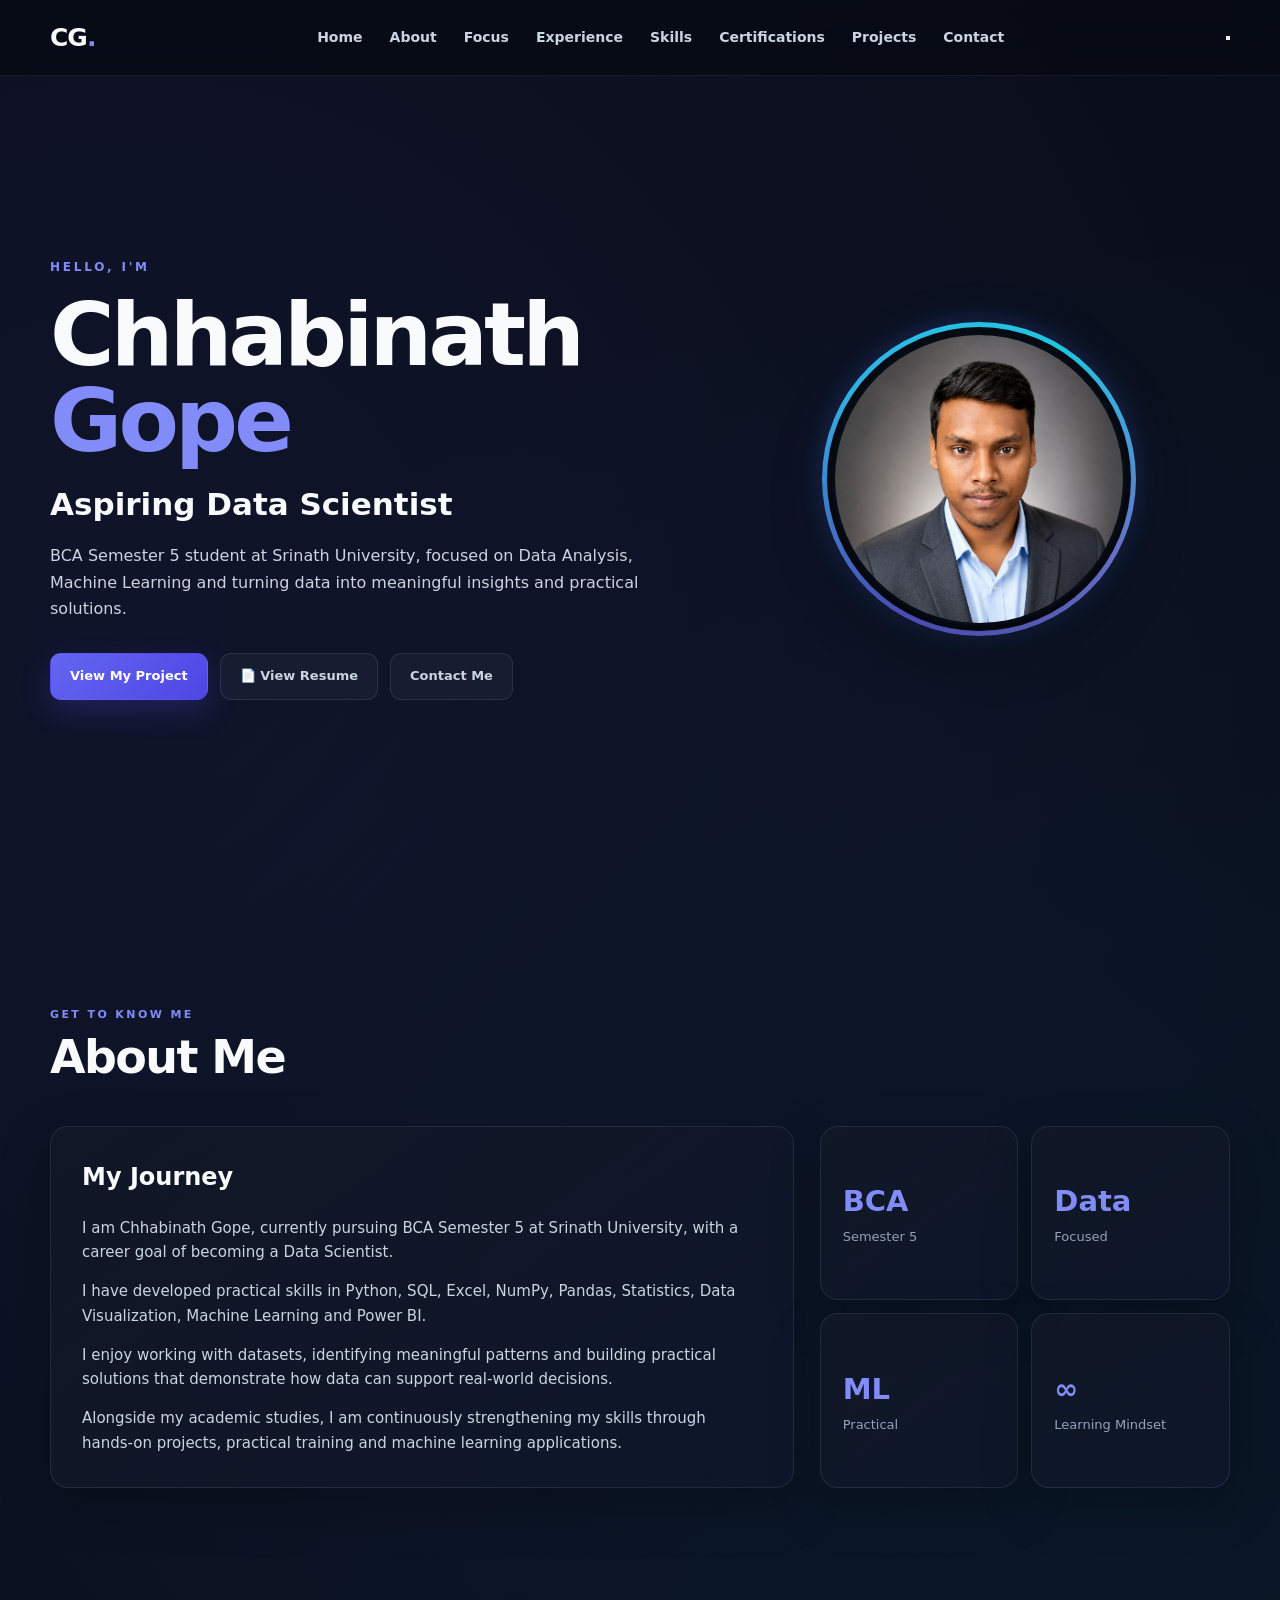
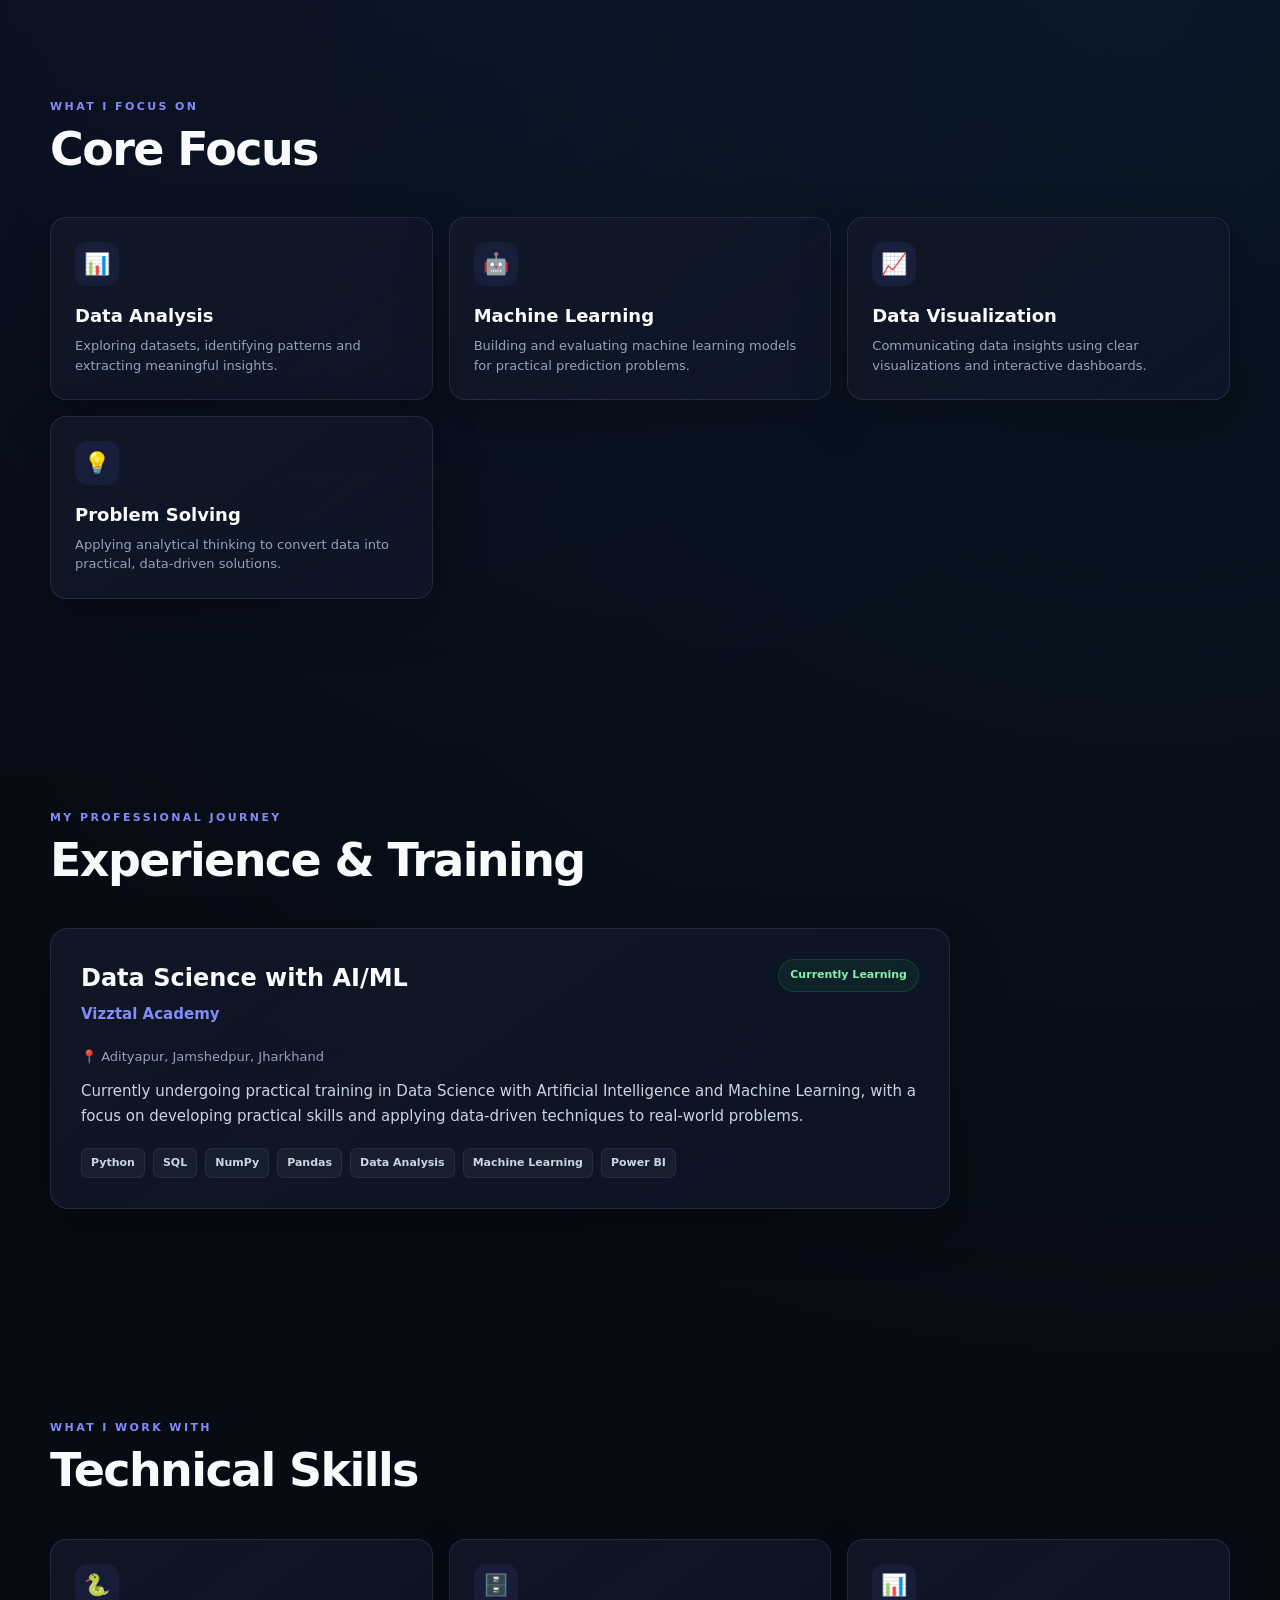
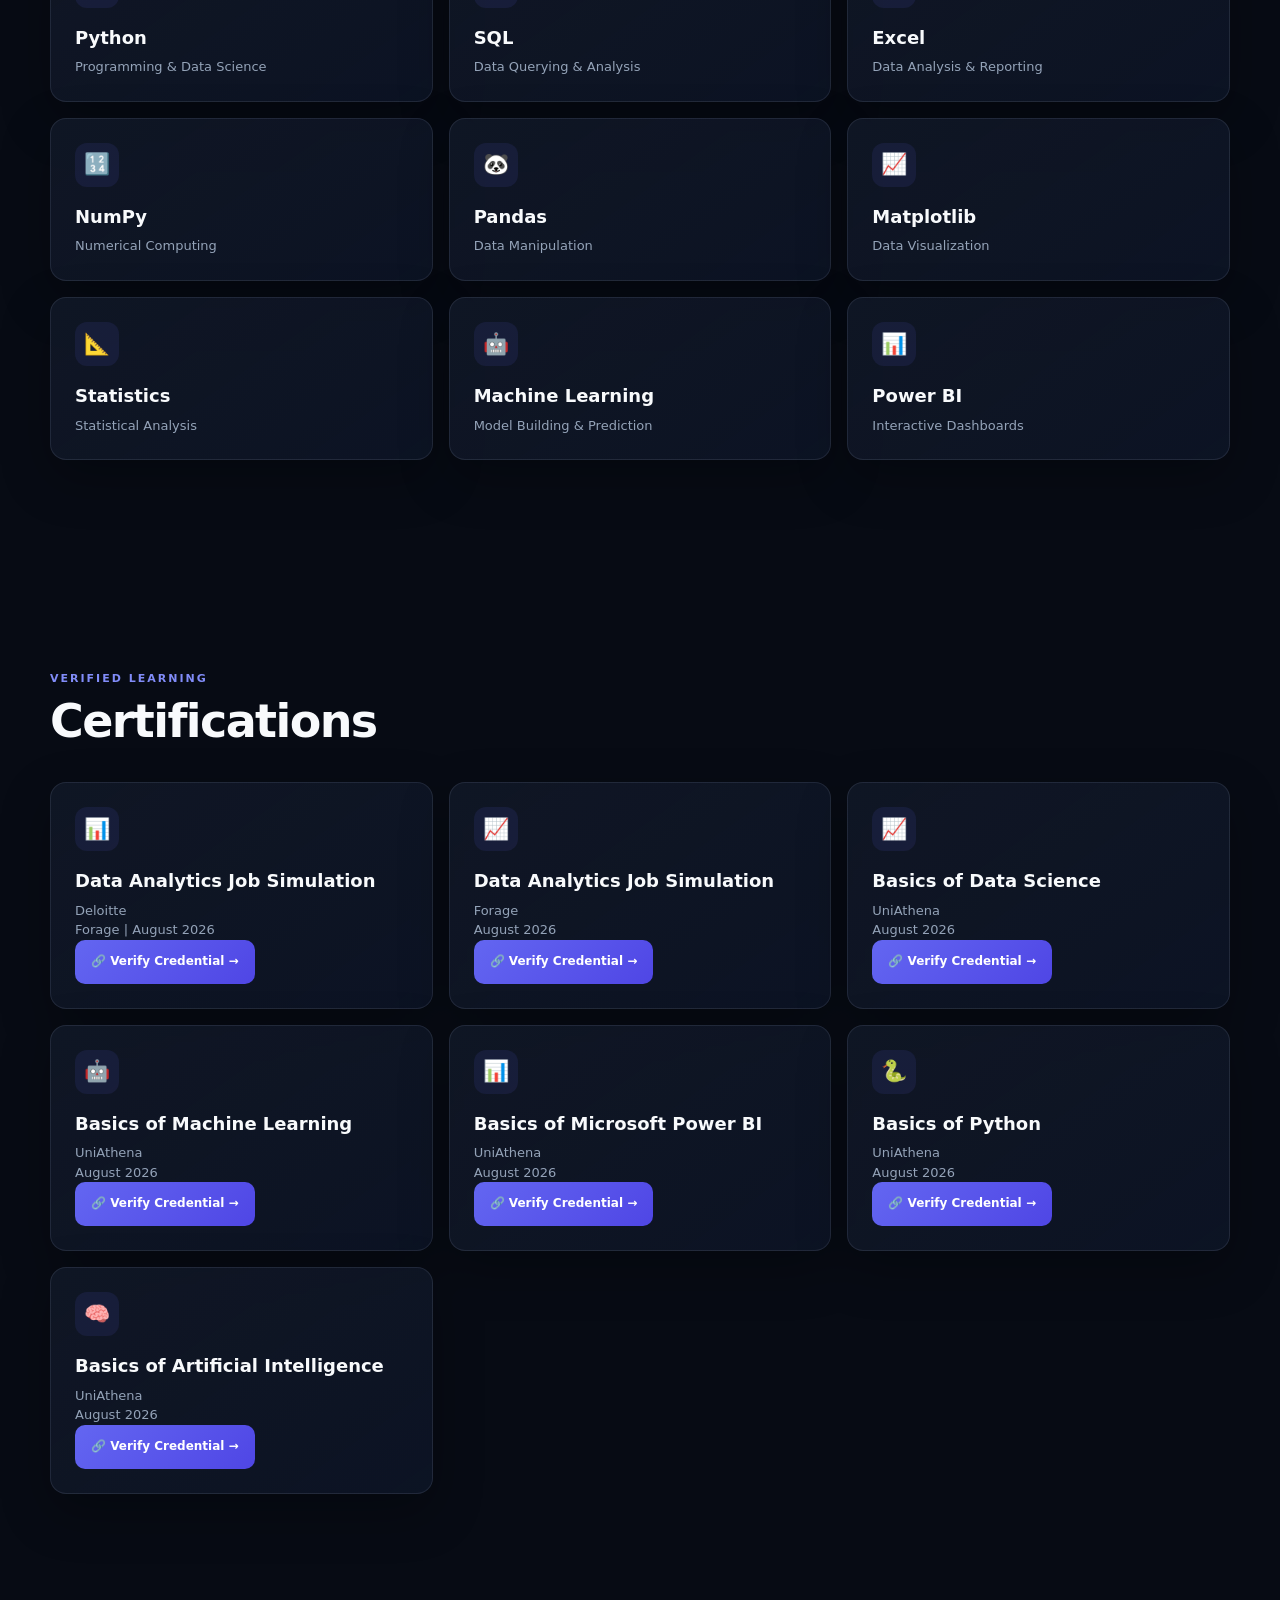
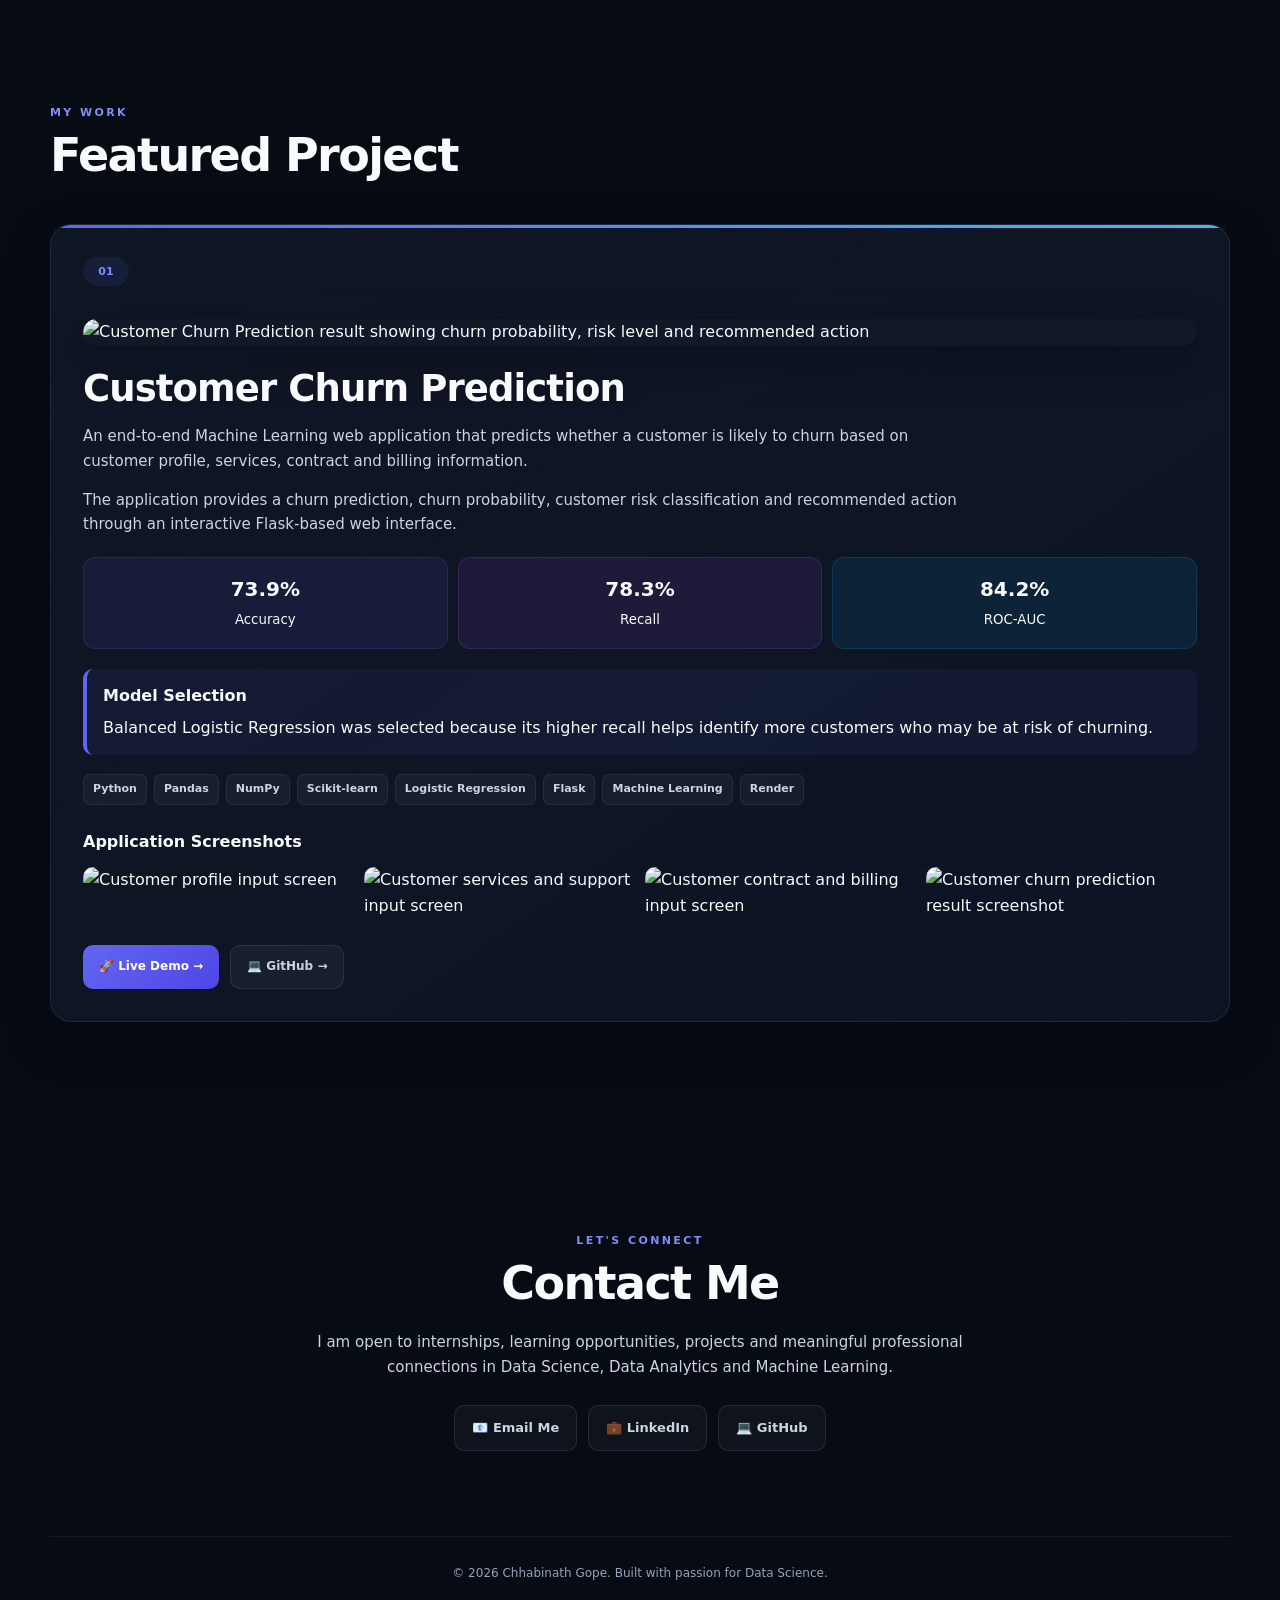
==== commit 8df75daa: "Update print statement from 'Hello' to 'Goodbye'" ====
--- a/index.html
+++ b/index.html
@@ -1,1698 +1,1788 @@
-<!DOCTYPE html><html lang="en"><head><!-- ================= BASIC SEO ================= -->
-
-<meta charset="UTF-8">
-
-<meta name="viewport"
-    content="width=device-width, initial-scale=1.0">
-
-<title>
-    Chhabinath Gope | Aspiring Data Scientist | Data Science Portfolio
-</title>
-
-<meta name="description"
-    content="Chhabinath Gope is a BCA Semester 5 student and aspiring Data Scientist focused on Python, SQL, Data Analysis, Machine Learning, Statistics and Power BI. Explore his projects, skills, certifications, training and practical work.">
-
-<meta name="keywords"
-    content="Chhabinath Gope, Data Scientist, Aspiring Data Scientist, Data Science Portfolio, Data Analyst, Python, SQL, Machine Learning, Pandas, NumPy, Statistics, Power BI, Data Analysis, Customer Churn Prediction, BCA Student">
-
-<meta name="author"
-    content="Chhabinath Gope">
-
-<meta name="robots"
-    content="index, follow">
-
-<meta name="googlebot"
-    content="index, follow">
-
-<meta name="theme-color"
-    content="#070b14">
-
-
-<!-- ================= CANONICAL ================= -->
-
-<link rel="canonical"
-    href="https://chhabinath-gope.github.io/my-portfolio/">
-
-
-<!-- ================= OPEN GRAPH ================= -->
-
-<meta property="og:type"
-    content="website">
-
-<meta property="og:title"
-    content="Chhabinath Gope | Aspiring Data Scientist">
-
-<meta property="og:description"
-    content="Explore Chhabinath Gope's Data Science portfolio featuring Python, SQL, Data Analysis, Machine Learning, Power BI, certifications and practical projects.">
-
-<meta property="og:url"
-    content="https://chhabinath-gope.github.io/my-portfolio/">
-
-<meta property="og:site_name"
-    content="Chhabinath Gope | Data Science Portfolio">
-
-<meta property="og:image"
-    content="https://chhabinath-gope.github.io/my-portfolio/profile.png">
-
-<meta property="og:image:alt"
-    content="Chhabinath Gope - Aspiring Data Scientist">
-
-
-<!-- ================= TWITTER / X ================= -->
-
-<meta name="twitter:card"
-    content="summary">
-
-<meta name="twitter:title"
-    content="Chhabinath Gope | Aspiring Data Scientist">
-
-<meta name="twitter:description"
-    content="Data Science portfolio of Chhabinath Gope featuring Python, SQL, Machine Learning, Data Analysis, Power BI and practical projects.">
-
-<meta name="twitter:image"
-    content="https://chhabinath-gope.github.io/my-portfolio/profile.png">
-
-<meta name="twitter:image:alt"
-    content="Chhabinath Gope - Aspiring Data Scientist">
-
-
-<!-- ================= STYLESHEET ================= -->
-
-<link rel="stylesheet"
-    href="style.css">
-
-
-<!-- ================= STRUCTURED DATA ================= -->
-
-<script type="application/ld+json">
-
-{
-    "@context": "https://schema.org",
-
-    "@type": "Person",
-
-    "name": "Chhabinath Gope",
-
-    "url": "https://chhabinath-gope.github.io/my-portfolio/",
-
-    "image": "https://chhabinath-gope.github.io/my-portfolio/profile.png",
-
-    "jobTitle": "Aspiring Data Scientist",
-
-    "description": "BCA student and aspiring Data Scientist focused on Data Analysis, Machine Learning, Python, SQL, Statistics and Power BI.",
-
-    "sameAs": [
-        "https://www.linkedin.com/in/chhabinathgope/",
-        "https://github.com/chhabinath-gope"
-    ],
-
-    "knowsAbout": [
-        "Python",
-        "SQL",
-        "Data Analysis",
-        "Machine Learning",
-        "Pandas",
-        "NumPy",
-        "Statistics",
-        "Power BI",
-        "Data Visualization",
-        "Customer Churn Prediction"
-    ]
-}
-
-</script>
-
-</head><body><!-- ================= NAVBAR ================= -->
-
-<header class="navbar">
-
-    <a
-        href="#home"
-        class="logo"
-        aria-label="Chhabinath Gope - Home">
-
-        CG<span>.</span>
-
-    </a>
-
-
-    <nav aria-label="Main Navigation">
-
-        <a href="#home">
-            Home
+<!DOCTYPE html>
+<html lang="en">
+
+<head>
+
+    <!-- ================= BASIC SEO ================= -->
+
+    <meta charset="UTF-8">
+
+    <meta name="viewport"
+        content="width=device-width, initial-scale=1.0">
+
+    <title>
+        Chhabinath Gope | Aspiring Data Scientist | Data Science Portfolio
+    </title>
+
+    <meta name="description"
+        content="Chhabinath Gope is a BCA Semester 5 student and aspiring Data Scientist focused on Python, SQL, Data Analysis, Machine Learning, Statistics and Power BI. Explore his projects, skills, certifications, training and practical work.">
+
+    <meta name="keywords"
+        content="Chhabinath Gope, Data Scientist, Aspiring Data Scientist, Data Science Portfolio, Data Analyst, Python, SQL, Machine Learning, Pandas, NumPy, Statistics, Power BI, Data Analysis, Customer Churn Prediction, BCA Student">
+
+    <meta name="author"
+        content="Chhabinath Gope">
+
+    <meta name="robots"
+        content="index, follow">
+
+    <meta name="googlebot"
+        content="index, follow">
+
+    <meta name="theme-color"
+        content="#070b14">
+
+
+    <!-- ================= CANONICAL ================= -->
+
+    <link rel="canonical"
+        href="https://chhabinath-gope.github.io/my-portfolio/">
+
+
+    <!-- ================= OPEN GRAPH ================= -->
+
+    <meta property="og:type"
+        content="website">
+
+    <meta property="og:title"
+        content="Chhabinath Gope | Aspiring Data Scientist">
+
+    <meta property="og:description"
+        content="Explore Chhabinath Gope's Data Science portfolio featuring Python, SQL, Data Analysis, Machine Learning, Power BI, certifications and practical projects.">
+
+    <meta property="og:url"
+        content="https://chhabinath-gope.github.io/my-portfolio/">
+
+    <meta property="og:site_name"
+        content="Chhabinath Gope | Data Science Portfolio">
+
+    <meta property="og:image"
+        content="https://chhabinath-gope.github.io/my-portfolio/profile.png">
+
+    <meta property="og:image:alt"
+        content="Chhabinath Gope - Aspiring Data Scientist">
+
+
+    <!-- ================= TWITTER / X ================= -->
+
+    <meta name="twitter:card"
+        content="summary">
+
+    <meta name="twitter:title"
+        content="Chhabinath Gope | Aspiring Data Scientist">
+
+    <meta name="twitter:description"
+        content="Data Science portfolio of Chhabinath Gope featuring Python, SQL, Machine Learning, Data Analysis, Power BI and practical projects.">
+
+    <meta name="twitter:image"
+        content="https://chhabinath-gope.github.io/my-portfolio/profile.png">
+
+    <meta name="twitter:image:alt"
+        content="Chhabinath Gope - Aspiring Data Scientist">
+
+
+    <!-- ================= STYLESHEET ================= -->
+
+    <link rel="stylesheet"
+        href="style.css">
+
+
+    <!-- ================= STRUCTURED DATA ================= -->
+
+    <script type="application/ld+json">
+
+    {
+        "@context": "https://schema.org",
+
+        "@type": "Person",
+
+        "name": "Chhabinath Gope",
+
+        "url": "https://chhabinath-gope.github.io/my-portfolio/",
+
+        "image": "https://chhabinath-gope.github.io/my-portfolio/profile.png",
+
+        "jobTitle": "Aspiring Data Scientist",
+
+        "description": "BCA student and aspiring Data Scientist focused on Data Analysis, Machine Learning, Python, SQL, Statistics and Power BI.",
+
+        "sameAs": [
+            "https://www.linkedin.com/in/chhabinathgope/",
+            "https://github.com/chhabinath-gope"
+        ],
+
+        "knowsAbout": [
+            "Python",
+            "SQL",
+            "Data Analysis",
+            "Machine Learning",
+            "Pandas",
+            "NumPy",
+            "Statistics",
+            "Power BI",
+            "Data Visualization",
+            "Customer Churn Prediction"
+        ]
+    }
+
+    </script>
+
+</head>
+
+
+<body>
+
+
+    <!-- =====================================================
+         NAVBAR
+         ===================================================== -->
+
+    <header class="navbar">
+
+        <!-- LOGO -->
+
+        <a
+            href="#home"
+            class="logo"
+            aria-label="Chhabinath Gope - Home">
+
+            CG<span>.</span>
+
         </a>
 
-        <a href="#about">
-            About
-        </a>
-
-        <a href="#focus">
-            Focus
-        </a>
-
-        <a href="#experience">
-            Experience
-        </a>
-
-        <a href="#skills">
-            Skills
-        </a>
-
-        <a href="#certifications">
-            Certifications
-        </a>
-
-        <a href="#projects">
-            Projects
-        </a>
-
-        <a href="#contact">
-            Contact
-        </a>
-
-    </nav>
-
-</header>
-
-
-
-<!-- ================= MAIN CONTENT ================= -->
-
-<main>
-
-
-    <!-- ================= HOME ================= -->
-
-    <section
-        id="home"
-        class="hero"
-        aria-labelledby="hero-title">
-
-
-        <div class="hero-content">
-
-
-            <p class="small-title">
-                HELLO, I'M
+
+        <!-- DESKTOP + MOBILE NAVIGATION -->
+
+        <nav
+            id="mainNav"
+            aria-label="Main Navigation">
+
+            <a href="#home">
+                Home
+            </a>
+
+            <a href="#about">
+                About
+            </a>
+
+            <a href="#focus">
+                Focus
+            </a>
+
+            <a href="#experience">
+                Experience
+            </a>
+
+            <a href="#skills">
+                Skills
+            </a>
+
+            <a href="#certifications">
+                Certifications
+            </a>
+
+            <a href="#projects">
+                Projects
+            </a>
+
+            <a href="#contact">
+                Contact
+            </a>
+
+        </nav>
+
+
+        <!-- MOBILE MENU BUTTON -->
+
+        <button
+            class="menu-toggle"
+            id="menuToggle"
+            type="button"
+            aria-label="Open navigation menu"
+            aria-expanded="false"
+            aria-controls="mainNav">
+
+            <span></span>
+            <span></span>
+            <span></span>
+
+        </button>
+
+    </header>
+
+
+
+    <!-- =====================================================
+         MAIN CONTENT
+         ===================================================== -->
+
+    <main>
+
+
+        <!-- =================================================
+             HOME
+             ================================================= -->
+
+        <section
+            id="home"
+            class="hero"
+            aria-labelledby="hero-title">
+
+
+            <div class="hero-content">
+
+
+                <p class="small-title">
+                    HELLO, I'M
+                </p>
+
+
+                <h1 id="hero-title">
+
+                    Chhabinath
+                    <br>
+
+                    <span>Gope</span>
+
+                </h1>
+
+
+                <h2>
+                    Aspiring Data Scientist
+                </h2>
+
+
+                <p class="hero-text">
+
+                    BCA Semester 5 student at Srinath University,
+                    focused on Data Analysis, Machine Learning and
+                    turning data into meaningful insights and
+                    practical solutions.
+
+                </p>
+
+
+                <div class="hero-buttons">
+
+
+                    <a
+                        href="#projects"
+                        class="btn primary-btn">
+
+                        View My Project
+
+                    </a>
+
+
+                    <a
+                        href="Chhabinath_Gope_Resume.pdf"
+                        target="_blank"
+                        rel="noopener noreferrer"
+                        class="btn secondary-btn">
+
+                        📄 View Resume
+
+                    </a>
+
+
+                    <a
+                        href="#contact"
+                        class="btn secondary-btn">
+
+                        Contact Me
+
+                    </a>
+
+
+                </div>
+
+
+            </div>
+
+
+
+            <!-- PROFILE PHOTO -->
+
+            <div
+                class="profile-container"
+                aria-label="Profile photo of Chhabinath Gope">
+
+                <div
+                    class="profile-glow"
+                    aria-hidden="true">
+                </div>
+
+
+                <img
+                    src="profile.png"
+                    alt="Chhabinath Gope, Aspiring Data Scientist"
+                    class="profile-photo"
+                    width="310"
+                    height="310"
+                    loading="eager"
+                    fetchpriority="high">
+
+            </div>
+
+
+        </section>
+
+
+
+        <!-- =================================================
+             ABOUT
+             ================================================= -->
+
+        <section
+            id="about"
+            class="section"
+            aria-labelledby="about-title">
+
+
+            <div class="section-heading">
+
+                <p>
+                    GET TO KNOW ME
+                </p>
+
+                <h2 id="about-title">
+                    About Me
+                </h2>
+
+            </div>
+
+
+
+            <div class="about-content">
+
+
+                <div class="about-card">
+
+
+                    <h3>
+                        My Journey
+                    </h3>
+
+
+                    <p>
+
+                        I am Chhabinath Gope, currently pursuing
+                        BCA Semester 5 at Srinath University, with
+                        a career goal of becoming a Data Scientist.
+
+                    </p>
+
+
+                    <p>
+
+                        I have developed practical skills in Python,
+                        SQL, Excel, NumPy, Pandas, Statistics,
+                        Data Visualization, Machine Learning and
+                        Power BI.
+
+                    </p>
+
+
+                    <p>
+
+                        I enjoy working with datasets, identifying
+                        meaningful patterns and building practical
+                        solutions that demonstrate how data can
+                        support real-world decisions.
+
+                    </p>
+
+
+                    <p>
+
+                        Alongside my academic studies, I am
+                        continuously strengthening my skills through
+                        hands-on projects, practical training and
+                        machine learning applications.
+
+                    </p>
+
+
+                </div>
+
+
+
+                <div class="about-stats">
+
+
+                    <div class="stat-card">
+
+                        <h3>
+                            BCA
+                        </h3>
+
+                        <p>
+                            Semester 5
+                        </p>
+
+                    </div>
+
+
+                    <div class="stat-card">
+
+                        <h3>
+                            Data
+                        </h3>
+
+                        <p>
+                            Focused
+                        </p>
+
+                    </div>
+
+
+                    <div class="stat-card">
+
+                        <h3>
+                            ML
+                        </h3>
+
+                        <p>
+                            Practical
+                        </p>
+
+                    </div>
+
+
+                    <div class="stat-card">
+
+                        <h3>
+                            ∞
+                        </h3>
+
+                        <p>
+                            Learning Mindset
+                        </p>
+
+                    </div>
+
+
+                </div>
+
+
+            </div>
+
+
+        </section>
+
+
+
+        <!-- =================================================
+             CORE FOCUS
+             ================================================= -->
+
+        <section
+            id="focus"
+            class="section"
+            aria-labelledby="focus-title">
+
+
+            <div class="section-heading">
+
+                <p>
+                    WHAT I FOCUS ON
+                </p>
+
+                <h2 id="focus-title">
+                    Core Focus
+                </h2>
+
+            </div>
+
+
+
+            <div class="skills-grid">
+
+
+                <div class="skill-card">
+
+                    <div
+                        class="skill-icon"
+                        aria-hidden="true">
+
+                        📊
+
+                    </div>
+
+                    <h3>
+                        Data Analysis
+                    </h3>
+
+                    <p>
+                        Exploring datasets, identifying patterns
+                        and extracting meaningful insights.
+                    </p>
+
+                </div>
+
+
+
+                <div class="skill-card">
+
+                    <div
+                        class="skill-icon"
+                        aria-hidden="true">
+
+                        🤖
+
+                    </div>
+
+                    <h3>
+                        Machine Learning
+                    </h3>
+
+                    <p>
+                        Building and evaluating machine learning
+                        models for practical prediction problems.
+                    </p>
+
+                </div>
+
+
+
+                <div class="skill-card">
+
+                    <div
+                        class="skill-icon"
+                        aria-hidden="true">
+
+                        📈
+
+                    </div>
+
+                    <h3>
+                        Data Visualization
+                    </h3>
+
+                    <p>
+                        Communicating data insights using clear
+                        visualizations and interactive dashboards.
+                    </p>
+
+                </div>
+
+
+
+                <div class="skill-card">
+
+                    <div
+                        class="skill-icon"
+                        aria-hidden="true">
+
+                        💡
+
+                    </div>
+
+                    <h3>
+                        Problem Solving
+                    </h3>
+
+                    <p>
+                        Applying analytical thinking to convert
+                        data into practical, data-driven solutions.
+                    </p>
+
+                </div>
+
+
+            </div>
+
+
+        </section>
+
+
+
+        <!-- =================================================
+             EXPERIENCE
+             ================================================= -->
+
+        <section
+            id="experience"
+            class="section"
+            aria-labelledby="experience-title">
+
+
+            <div class="section-heading">
+
+                <p>
+                    MY PROFESSIONAL JOURNEY
+                </p>
+
+                <h2 id="experience-title">
+                    Experience &amp; Training
+                </h2>
+
+            </div>
+
+
+
+            <div class="experience-container">
+
+
+                <article class="experience-card">
+
+
+                    <div class="experience-header">
+
+
+                        <div>
+
+                            <h3>
+                                Data Science with AI/ML
+                            </h3>
+
+                            <h4>
+                                Vizztal Academy
+                            </h4>
+
+                        </div>
+
+
+                        <span class="experience-status">
+                            Currently Learning
+                        </span>
+
+                    </div>
+
+
+
+                    <p class="experience-location">
+
+                        📍 Adityapur, Jamshedpur, Jharkhand
+
+                    </p>
+
+
+
+                    <p class="experience-description">
+
+                        Currently undergoing practical training in
+                        Data Science with Artificial Intelligence and
+                        Machine Learning, with a focus on developing
+                        practical skills and applying data-driven
+                        techniques to real-world problems.
+
+                    </p>
+
+
+
+                    <div class="experience-skills">
+
+                        <span>Python</span>
+                        <span>SQL</span>
+                        <span>NumPy</span>
+                        <span>Pandas</span>
+                        <span>Data Analysis</span>
+                        <span>Machine Learning</span>
+                        <span>Power BI</span>
+
+                    </div>
+
+
+                </article>
+
+
+            </div>
+
+
+        </section>
+
+
+
+        <!-- =================================================
+             TECHNICAL SKILLS
+             ================================================= -->
+
+        <section
+            id="skills"
+            class="section"
+            aria-labelledby="skills-title">
+
+
+            <div class="section-heading">
+
+                <p>
+                    WHAT I WORK WITH
+                </p>
+
+                <h2 id="skills-title">
+                    Technical Skills
+                </h2>
+
+            </div>
+
+
+
+            <div class="skills-grid">
+
+
+                <div class="skill-card">
+
+                    <div
+                        class="skill-icon"
+                        aria-hidden="true">
+
+                        🐍
+
+                    </div>
+
+                    <h3>
+                        Python
+                    </h3>
+
+                    <p>
+                        Programming &amp; Data Science
+                    </p>
+
+                </div>
+
+
+
+                <div class="skill-card">
+
+                    <div
+                        class="skill-icon"
+                        aria-hidden="true">
+
+                        🗄️
+
+                    </div>
+
+                    <h3>
+                        SQL
+                    </h3>
+
+                    <p>
+                        Data Querying &amp; Analysis
+                    </p>
+
+                </div>
+
+
+
+                <div class="skill-card">
+
+                    <div
+                        class="skill-icon"
+                        aria-hidden="true">
+
+                        📊
+
+                    </div>
+
+                    <h3>
+                        Excel
+                    </h3>
+
+                    <p>
+                        Data Analysis &amp; Reporting
+                    </p>
+
+                </div>
+
+
+
+                <div class="skill-card">
+
+                    <div
+                        class="skill-icon"
+                        aria-hidden="true">
+
+                        🔢
+
+                    </div>
+
+                    <h3>
+                        NumPy
+                    </h3>
+
+                    <p>
+                        Numerical Computing
+                    </p>
+
+                </div>
+
+
+
+                <div class="skill-card">
+
+                    <div
+                        class="skill-icon"
+                        aria-hidden="true">
+
+                        🐼
+
+                    </div>
+
+                    <h3>
+                        Pandas
+                    </h3>
+
+                    <p>
+                        Data Manipulation
+                    </p>
+
+                </div>
+
+
+
+                <div class="skill-card">
+
+                    <div
+                        class="skill-icon"
+                        aria-hidden="true">
+
+                        📈
+
+                    </div>
+
+                    <h3>
+                        Matplotlib
+                    </h3>
+
+                    <p>
+                        Data Visualization
+                    </p>
+
+                </div>
+
+
+
+                <div class="skill-card">
+
+                    <div
+                        class="skill-icon"
+                        aria-hidden="true">
+
+                        📐
+
+                    </div>
+
+                    <h3>
+                        Statistics
+                    </h3>
+
+                    <p>
+                        Statistical Analysis
+                    </p>
+
+                </div>
+
+
+
+                <div class="skill-card">
+
+                    <div
+                        class="skill-icon"
+                        aria-hidden="true">
+
+                        🤖
+
+                    </div>
+
+                    <h3>
+                        Machine Learning
+                    </h3>
+
+                    <p>
+                        Model Building &amp; Prediction
+                    </p>
+
+                </div>
+
+
+
+                <div class="skill-card">
+
+                    <div
+                        class="skill-icon"
+                        aria-hidden="true">
+
+                        📊
+
+                    </div>
+
+                    <h3>
+                        Power BI
+                    </h3>
+
+                    <p>
+                        Interactive Dashboards
+                    </p>
+
+                </div>
+
+
+            </div>
+
+
+        </section>
+
+
+
+        <!-- =================================================
+             CERTIFICATIONS
+             ================================================= -->
+
+        <section
+            id="certifications"
+            class="section"
+            aria-labelledby="certifications-title">
+
+
+            <div class="section-heading">
+
+                <p>
+                    VERIFIED LEARNING
+                </p>
+
+                <h2 id="certifications-title">
+                    Certifications
+                </h2>
+
+            </div>
+
+
+
+            <div class="skills-grid">
+
+
+                <!-- DELOITTE -->
+
+                <article class="skill-card">
+
+                    <div
+                        class="skill-icon"
+                        aria-hidden="true">
+
+                        📊
+
+                    </div>
+
+
+                    <h3>
+                        Data Analytics Job Simulation
+                    </h3>
+
+
+                    <p>
+                        Deloitte
+                    </p>
+
+
+                    <p>
+                        Forage | August 2026
+                    </p>
+
+
+                    <a
+                        href="https://www.theforage.com/completion-certificates/9PBTqmSxAf6zZTseP/io9DzWKe3PTsiS6GG_9PBTqmSxAf6zZTseP_6a55a53af2e3868ae4412dd4_1786110677617_completion_certificate.pdf"
+                        target="_blank"
+                        rel="noopener noreferrer"
+                        class="project-link">
+
+                        🔗 Verify Credential →
+
+                    </a>
+
+                </article>
+
+
+
+                <!-- NEW FORAGE CERTIFICATE -->
+
+                <article class="skill-card">
+
+                    <div
+                        class="skill-icon"
+                        aria-hidden="true">
+
+                        📈
+
+                    </div>
+
+
+                    <h3>
+                        Data Analytics Job Simulation
+                    </h3>
+
+
+                    <p>
+                        Forage
+                    </p>
+
+
+                    <p>
+                        August 2026
+                    </p>
+
+
+                    <a
+                        href="https://www.theforage.com/completion-certificates/tMjbs76F526fF5v3G/NjynCWzGSaWXQCxSX_tMjbs76F526fF5v3G_6a55a53af2e3868ae4412dd4_1787509466835_completion_certificate.pdf"
+                        target="_blank"
+                        rel="noopener noreferrer"
+                        class="project-link">
+
+                        🔗 Verify Credential →
+
+                    </a>
+
+                </article>
+
+
+
+                <!-- BASICS OF DATA SCIENCE -->
+
+                <article class="skill-card">
+
+                    <div
+                        class="skill-icon"
+                        aria-hidden="true">
+
+                        📈
+
+                    </div>
+
+
+                    <h3>
+                        Basics of Data Science
+                    </h3>
+
+
+                    <p>
+                        UniAthena
+                    </p>
+
+
+                    <p>
+                        August 2026
+                    </p>
+
+
+                    <a
+                        href="https://docs.uniathena.com/prod/user_262007429/certificate/262007429_117_1786126405_certificate.pdf"
+                        target="_blank"
+                        rel="noopener noreferrer"
+                        class="project-link">
+
+                        🔗 Verify Credential →
+
+                    </a>
+
+                </article>
+
+
+
+                <!-- BASICS OF MACHINE LEARNING -->
+
+                <article class="skill-card">
+
+                    <div
+                        class="skill-icon"
+                        aria-hidden="true">
+
+                        🤖
+
+                    </div>
+
+
+                    <h3>
+                        Basics of Machine Learning
+                    </h3>
+
+
+                    <p>
+                        UniAthena
+                    </p>
+
+
+                    <p>
+                        August 2026
+                    </p>
+
+
+                    <a
+                        href="https://docs.uniathena.com/prod/user_262007429/certificate/262007429_324_1786157995_certificate.pdf"
+                        target="_blank"
+                        rel="noopener noreferrer"
+                        class="project-link">
+
+                        🔗 Verify Credential →
+
+                    </a>
+
+                </article>
+
+
+
+                <!-- POWER BI -->
+
+                <article class="skill-card">
+
+                    <div
+                        class="skill-icon"
+                        aria-hidden="true">
+
+                        📊
+
+                    </div>
+
+
+                    <h3>
+                        Basics of Microsoft Power BI
+                    </h3>
+
+
+                    <p>
+                        UniAthena
+                    </p>
+
+
+                    <p>
+                        August 2026
+                    </p>
+
+
+                    <a
+                        href="https://docs.uniathena.com/prod/user_262007429/certificate/262007429_625_1786126613_certificate.pdf"
+                        target="_blank"
+                        rel="noopener noreferrer"
+                        class="project-link">
+
+                        🔗 Verify Credential →
+
+                    </a>
+
+                </article>
+
+
+
+                <!-- PYTHON -->
+
+                <article class="skill-card">
+
+                    <div
+                        class="skill-icon"
+                        aria-hidden="true">
+
+                        🐍
+
+                    </div>
+
+
+                    <h3>
+                        Basics of Python
+                    </h3>
+
+
+                    <p>
+                        UniAthena
+                    </p>
+
+
+                    <p>
+                        August 2026
+                    </p>
+
+
+                    <a
+                        href="https://docs.uniathena.com/prod/user_262007429/certificate/262007429_323_1786151168_certificate.pdf"
+                        target="_blank"
+                        rel="noopener noreferrer"
+                        class="project-link">
+
+                        🔗 Verify Credential →
+
+                    </a>
+
+                </article>
+
+
+
+                <!-- ARTIFICIAL INTELLIGENCE -->
+
+                <article class="skill-card">
+
+                    <div
+                        class="skill-icon"
+                        aria-hidden="true">
+
+                        🧠
+
+                    </div>
+
+
+                    <h3>
+                        Basics of Artificial Intelligence
+                    </h3>
+
+
+                    <p>
+                        UniAthena
+                    </p>
+
+
+                    <p>
+                        August 2026
+                    </p>
+
+
+                    <a
+                        href="https://docs.uniathena.com/prod/user_262007429/certificate/262007429_894_1786123161_certificate.pdf"
+                        target="_blank"
+                        rel="noopener noreferrer"
+                        class="project-link">
+
+                        🔗 Verify Credential →
+
+                    </a>
+
+                </article>
+
+
+            </div>
+
+
+        </section>
+
+
+
+        <!-- =================================================
+             PROJECTS
+             ================================================= -->
+
+        <section
+            id="projects"
+            class="section"
+            aria-labelledby="projects-title">
+
+
+            <div class="section-heading">
+
+                <p>
+                    MY WORK
+                </p>
+
+                <h2 id="projects-title">
+                    Featured Project
+                </h2>
+
+            </div>
+
+
+
+            <div class="projects-grid">
+
+
+                <!-- CUSTOMER CHURN PREDICTION -->
+
+                <article class="project-card">
+
+
+                    <div class="project-number">
+                        01
+                    </div>
+
+
+
+                    <!-- MAIN PROJECT IMAGE -->
+
+                    <div
+                        style="
+                        width:100%;
+                        margin:18px 0 22px;
+                        border-radius:16px;
+                        overflow:hidden;
+                        background:#111827;
+                        box-shadow:0 15px 40px rgba(0,0,0,.28);
+                        ">
+
+                        <img
+                            src="https://raw.githubusercontent.com/chhabinath-gope/customer-churn-prediction/main/prediction-result.png"
+                            alt="Customer Churn Prediction result showing churn probability, risk level and recommended action"
+                            style="
+                            width:100%;
+                            height:auto;
+                            display:block;
+                            "
+                            loading="lazy">
+
+                    </div>
+
+
+
+                    <h3>
+                        Customer Churn Prediction
+                    </h3>
+
+
+
+                    <p>
+
+                        An end-to-end Machine Learning web application
+                        that predicts whether a customer is likely to
+                        churn based on customer profile, services,
+                        contract and billing information.
+
+                    </p>
+
+
+
+                    <p>
+
+                        The application provides a churn prediction,
+                        churn probability, customer risk classification
+                        and recommended action through an interactive
+                        Flask-based web interface.
+
+                    </p>
+
+
+
+                    <!-- PROJECT METRICS -->
+
+                    <div
+                        style="
+                        display:grid;
+                        grid-template-columns:repeat(3,1fr);
+                        gap:10px;
+                        margin:20px 0;
+                        ">
+
+
+                        <div
+                            style="
+                            padding:15px 8px;
+                            border-radius:12px;
+                            background:rgba(99,102,241,.10);
+                            text-align:center;
+                            border:1px solid rgba(99,102,241,.18);
+                            ">
+
+                            <strong
+                                style="
+                                display:block;
+                                font-size:20px;
+                                ">
+
+                                73.9%
+
+                            </strong>
+
+                            <small>
+                                Accuracy
+                            </small>
+
+                        </div>
+
+
+
+                        <div
+                            style="
+                            padding:15px 8px;
+                            border-radius:12px;
+                            background:rgba(168,85,247,.10);
+                            text-align:center;
+                            border:1px solid rgba(168,85,247,.18);
+                            ">
+
+                            <strong
+                                style="
+                                display:block;
+                                font-size:20px;
+                                ">
+
+                                78.3%
+
+                            </strong>
+
+                            <small>
+                                Recall
+                            </small>
+
+                        </div>
+
+
+
+                        <div
+                            style="
+                            padding:15px 8px;
+                            border-radius:12px;
+                            background:rgba(14,165,233,.10);
+                            text-align:center;
+                            border:1px solid rgba(14,165,233,.18);
+                            ">
+
+                            <strong
+                                style="
+                                display:block;
+                                font-size:20px;
+                                ">
+
+                                84.2%
+
+                            </strong>
+
+                            <small>
+                                ROC-AUC
+                            </small>
+
+                        </div>
+
+
+                    </div>
+
+
+
+                    <!-- PROJECT HIGHLIGHT -->
+
+                    <div
+                        style="
+                        padding:14px 16px;
+                        margin:16px 0;
+                        border-left:4px solid #6366f1;
+                        border-radius:10px;
+                        background:rgba(99,102,241,.07);
+                        ">
+
+
+                        <strong>
+                            Model Selection
+                        </strong>
+
+
+                        <p
+                            style="
+                            margin-top:6px;
+                            ">
+
+                            Balanced Logistic Regression was selected
+                            because its higher recall helps identify more
+                            customers who may be at risk of churning.
+
+                        </p>
+
+
+                    </div>
+
+
+
+                    <!-- TECHNOLOGIES -->
+
+                    <div class="project-tags">
+
+                        <span>
+                            Python
+                        </span>
+
+                        <span>
+                            Pandas
+                        </span>
+
+                        <span>
+                            NumPy
+                        </span>
+
+                        <span>
+                            Scikit-learn
+                        </span>
+
+                        <span>
+                            Logistic Regression
+                        </span>
+
+                        <span>
+                            Flask
+                        </span>
+
+                        <span>
+                            Machine Learning
+                        </span>
+
+                        <span>
+                            Render
+                        </span>
+
+                    </div>
+
+
+
+                    <!-- SCREENSHOT GALLERY -->
+
+                    <div
+                        style="
+                        margin-top:24px;
+                        ">
+
+
+                        <h4
+                            style="
+                            margin-bottom:12px;
+                            ">
+
+                            Application Screenshots
+
+                        </h4>
+
+
+
+                        <div
+                            style="
+                            display:grid;
+                            grid-template-columns:repeat(4,1fr);
+                            gap:10px;
+                            ">
+
+
+                            <a
+                                href="https://raw.githubusercontent.com/chhabinath-gope/customer-churn-prediction/main/profile.png"
+                                target="_blank"
+                                rel="noopener noreferrer"
+                                aria-label="Open customer profile screenshot">
+
+
+                                <img
+                                    src="https://raw.githubusercontent.com/chhabinath-gope/customer-churn-prediction/main/profile.png"
+                                    alt="Customer profile input screen"
+                                    style="
+                                    width:100%;
+                                    border-radius:10px;
+                                    display:block;
+                                    "
+                                    loading="lazy">
+
+                            </a>
+
+
+
+                            <a
+                                href="https://raw.githubusercontent.com/chhabinath-gope/customer-churn-prediction/main/services.png"
+                                target="_blank"
+                                rel="noopener noreferrer"
+                                aria-label="Open services and support screenshot">
+
+
+                                <img
+                                    src="https://raw.githubusercontent.com/chhabinath-gope/customer-churn-prediction/main/services.png"
+                                    alt="Customer services and support input screen"
+                                    style="
+                                    width:100%;
+                                    border-radius:10px;
+                                    display:block;
+                                    "
+                                    loading="lazy">
+
+                            </a>
+
+
+
+                            <a
+                                href="https://raw.githubusercontent.com/chhabinath-gope/customer-churn-prediction/main/billing.png"
+                                target="_blank"
+                                rel="noopener noreferrer"
+                                aria-label="Open contract and billing screenshot">
+
+
+                                <img
+                                    src="https://raw.githubusercontent.com/chhabinath-gope/customer-churn-prediction/main/billing.png"
+                                    alt="Customer contract and billing input screen"
+                                    style="
+                                    width:100%;
+                                    border-radius:10px;
+                                    display:block;
+                                    "
+                                    loading="lazy">
+
+                            </a>
+
+
+
+                            <a
+                                href="https://raw.githubusercontent.com/chhabinath-gope/customer-churn-prediction/main/prediction-result.png"
+                                target="_blank"
+                                rel="noopener noreferrer"
+                                aria-label="Open prediction result screenshot">
+
+
+                                <img
+                                    src="https://raw.githubusercontent.com/chhabinath-gope/customer-churn-prediction/main/prediction-result.png"
+                                    alt="Customer churn prediction result screenshot"
+                                    style="
+                                    width:100%;
+                                    border-radius:10px;
+                                    display:block;
+                                    "
+                                    loading="lazy">
+
+                            </a>
+
+
+                        </div>
+
+
+                    </div>
+
+
+
+                    <!-- PROJECT BUTTONS -->
+
+                    <div class="project-buttons">
+
+
+                        <a
+                            href="https://customer-churn-prediction-1ivq.onrender.com/profile"
+                            target="_blank"
+                            rel="noopener noreferrer"
+                            class="project-link"
+                            aria-label="Open Customer Churn Prediction live application">
+
+                            🚀 Live Demo →
+
+                        </a>
+
+
+
+                        <a
+                            href="https://github.com/chhabinath-gope/customer-churn-prediction"
+                            target="_blank"
+                            rel="noopener noreferrer"
+                            class="project-link github-link"
+                            aria-label="View Customer Churn Prediction project on GitHub">
+
+                            💻 GitHub →
+
+                        </a>
+
+
+                    </div>
+
+
+                </article>
+
+
+            </div>
+
+
+        </section>
+
+
+
+        <!-- =================================================
+             CONTACT
+             ================================================= -->
+
+        <section
+            id="contact"
+            class="section contact-section"
+            aria-labelledby="contact-title">
+
+
+            <div class="section-heading">
+
+                <p>
+                    LET'S CONNECT
+                </p>
+
+
+                <h2 id="contact-title">
+                    Contact Me
+                </h2>
+
+            </div>
+
+
+
+            <p class="contact-intro">
+
+                I am open to internships, learning opportunities,
+                projects and meaningful professional connections
+                in Data Science, Data Analytics and Machine Learning.
+
             </p>
 
 
-            <h1 id="hero-title">
-
-                Chhabinath
-                <br>
-
-                <span>Gope</span>
-
-            </h1>
-
-
-            <h2>
-                Aspiring Data Scientist
-            </h2>
-
-
-            <p class="hero-text">
-
-                BCA Semester 5 student at Srinath University,
-                focused on Data Analysis, Machine Learning and
-                turning data into meaningful insights and
-                practical solutions.
-
-            </p>
-
-
-            <div class="hero-buttons">
+
+            <div class="contact-buttons">
 
 
                 <a
-                    href="#projects"
-                    class="btn primary-btn">
-
-                    View My Project
+                    href="mailto:chhabinath1gope@gmail.com"
+                    class="contact-btn"
+                    aria-label="Send email to Chhabinath Gope">
+
+                    📧 Email Me
 
                 </a>
 
 
+
                 <a
-                    href="Chhabinath_Gope_Resume.pdf"
+                    href="https://www.linkedin.com/in/chhabinathgope/"
                     target="_blank"
                     rel="noopener noreferrer"
-                    class="btn secondary-btn">
-
-                    📄 View Resume
+                    class="contact-btn"
+                    aria-label="Visit Chhabinath Gope on LinkedIn">
+
+                    💼 LinkedIn
 
                 </a>
 
 
+
                 <a
-                    href="#contact"
-                    class="btn secondary-btn">
-
-                    Contact Me
-
-                </a>
-
-
-            </div>
-
-
-        </div>
-
-
-
-        <!-- PROFILE PHOTO -->
-
-        <div
-            class="profile-container"
-            aria-label="Profile photo of Chhabinath Gope">
-
-            <div
-                class="profile-glow"
-                aria-hidden="true">
-            </div>
-
-
-            <img
-                src="profile.png"
-                alt="Chhabinath Gope, Aspiring Data Scientist"
-                class="profile-photo"
-                width="310"
-                height="310"
-                loading="eager"
-                fetchpriority="high">
-
-        </div>
-
-
-    </section>
-
-
-
-    <!-- ================= ABOUT ================= -->
-
-    <section
-        id="about"
-        class="section"
-        aria-labelledby="about-title">
-
-
-        <div class="section-heading">
-
-            <p>
-                GET TO KNOW ME
-            </p>
-
-            <h2 id="about-title">
-                About Me
-            </h2>
-
-        </div>
-
-
-
-        <div class="about-content">
-
-
-            <div class="about-card">
-
-
-                <h3>
-                    My Journey
-                </h3>
-
-
-                <p>
-
-                    I am Chhabinath Gope, currently pursuing
-                    BCA Semester 5 at Srinath University, with
-                    a career goal of becoming a Data Scientist.
-
-                </p>
-
-
-                <p>
-
-                    I have developed practical skills in Python,
-                    SQL, Excel, NumPy, Pandas, Statistics,
-                    Data Visualization, Machine Learning and
-                    Power BI.
-
-                </p>
-
-
-                <p>
-
-                    I enjoy working with datasets, identifying
-                    meaningful patterns and building practical
-                    solutions that demonstrate how data can
-                    support real-world decisions.
-
-                </p>
-
-
-                <p>
-
-                    Alongside my academic studies, I am
-                    continuously strengthening my skills through
-                    hands-on projects, practical training and
-                    machine learning applications.
-
-                </p>
-
-
-            </div>
-
-
-
-            <div class="about-stats">
-
-
-                <div class="stat-card">
-
-                    <h3>
-                        BCA
-                    </h3>
-
-                    <p>
-                        Semester 5
-                    </p>
-
-                </div>
-
-
-                <div class="stat-card">
-
-                    <h3>
-                        Data
-                    </h3>
-
-                    <p>
-                        Focused
-                    </p>
-
-                </div>
-
-
-                <div class="stat-card">
-
-                    <h3>
-                        ML
-                    </h3>
-
-                    <p>
-                        Practical
-                    </p>
-
-                </div>
-
-
-                <div class="stat-card">
-
-                    <h3>
-                        ∞
-                    </h3>
-
-                    <p>
-                        Learning Mindset
-                    </p>
-
-                </div>
-
-
-            </div>
-
-
-        </div>
-
-
-    </section>
-
-
-
-    <!-- ================= CORE FOCUS ================= -->
-
-    <section
-        id="focus"
-        class="section"
-        aria-labelledby="focus-title">
-
-
-        <div class="section-heading">
-
-            <p>
-                WHAT I FOCUS ON
-            </p>
-
-            <h2 id="focus-title">
-                Core Focus
-            </h2>
-
-        </div>
-
-
-
-        <div class="skills-grid">
-
-
-            <div class="skill-card">
-
-                <div class="skill-icon" aria-hidden="true">
-                    📊
-                </div>
-
-                <h3>
-                    Data Analysis
-                </h3>
-
-                <p>
-                    Exploring datasets, identifying patterns
-                    and extracting meaningful insights.
-                </p>
-
-            </div>
-
-
-
-            <div class="skill-card">
-
-                <div class="skill-icon" aria-hidden="true">
-                    🤖
-                </div>
-
-                <h3>
-                    Machine Learning
-                </h3>
-
-                <p>
-                    Building and evaluating machine learning
-                    models for practical prediction problems.
-                </p>
-
-            </div>
-
-
-
-            <div class="skill-card">
-
-                <div class="skill-icon" aria-hidden="true">
-                    📈
-                </div>
-
-                <h3>
-                    Data Visualization
-                </h3>
-
-                <p>
-                    Communicating data insights using clear
-                    visualizations and interactive dashboards.
-                </p>
-
-            </div>
-
-
-
-            <div class="skill-card">
-
-                <div class="skill-icon" aria-hidden="true">
-                    💡
-                </div>
-
-                <h3>
-                    Problem Solving
-                </h3>
-
-                <p>
-                    Applying analytical thinking to convert
-                    data into practical, data-driven solutions.
-                </p>
-
-            </div>
-
-
-        </div>
-
-
-    </section>
-
-
-
-    <!-- ================= EXPERIENCE ================= -->
-
-    <section
-        id="experience"
-        class="section"
-        aria-labelledby="experience-title">
-
-
-        <div class="section-heading">
-
-            <p>
-                MY PROFESSIONAL JOURNEY
-            </p>
-
-            <h2 id="experience-title">
-                Experience &amp; Training
-            </h2>
-
-        </div>
-
-
-
-        <div class="experience-container">
-
-
-            <article class="experience-card">
-
-
-                <div class="experience-header">
-
-
-                    <div>
-
-                        <h3>
-                            Data Science with AI/ML
-                        </h3>
-
-                        <h4>
-                            Vizztal Academy
-                        </h4>
-
-                    </div>
-
-
-                    <span class="experience-status">
-                        Currently Learning
-                    </span>
-
-                </div>
-
-
-
-                <p class="experience-location">
-
-                    📍 Adityapur, Jamshedpur, Jharkhand
-
-                </p>
-
-
-
-                <p class="experience-description">
-
-                    Currently undergoing practical training in
-                    Data Science with Artificial Intelligence and
-                    Machine Learning, with a focus on developing
-                    practical skills and applying data-driven
-                    techniques to real-world problems.
-
-                </p>
-
-
-
-                <div class="experience-skills">
-
-                    <span>Python</span>
-                    <span>SQL</span>
-                    <span>NumPy</span>
-                    <span>Pandas</span>
-                    <span>Data Analysis</span>
-                    <span>Machine Learning</span>
-                    <span>Power BI</span>
-
-                </div>
-
-
-            </article>
-
-
-        </div>
-
-
-    </section>
-
-
-
-    <!-- ================= SKILLS ================= -->
-
-    <section
-        id="skills"
-        class="section"
-        aria-labelledby="skills-title">
-
-
-        <div class="section-heading">
-
-            <p>
-                WHAT I WORK WITH
-            </p>
-
-            <h2 id="skills-title">
-                Technical Skills
-            </h2>
-
-        </div>
-
-
-
-        <div class="skills-grid">
-
-
-            <div class="skill-card">
-
-                <div class="skill-icon" aria-hidden="true">
-                    🐍
-                </div>
-
-                <h3>
-                    Python
-                </h3>
-
-                <p>
-                    Programming &amp; Data Science
-                </p>
-
-            </div>
-
-
-
-            <div class="skill-card">
-
-                <div class="skill-icon" aria-hidden="true">
-                    🗄️
-                </div>
-
-                <h3>
-                    SQL
-                </h3>
-
-                <p>
-                    Data Querying &amp; Analysis
-                </p>
-
-            </div>
-
-
-
-            <div class="skill-card">
-
-                <div class="skill-icon" aria-hidden="true">
-                    📊
-                </div>
-
-                <h3>
-                    Excel
-                </h3>
-
-                <p>
-                    Data Analysis &amp; Reporting
-                </p>
-
-            </div>
-
-
-
-            <div class="skill-card">
-
-                <div class="skill-icon" aria-hidden="true">
-                    🔢
-                </div>
-
-                <h3>
-                    NumPy
-                </h3>
-
-                <p>
-                    Numerical Computing
-                </p>
-
-            </div>
-
-
-
-            <div class="skill-card">
-
-                <div class="skill-icon" aria-hidden="true">
-                    🐼
-                </div>
-
-                <h3>
-                    Pandas
-                </h3>
-
-                <p>
-                    Data Manipulation
-                </p>
-
-            </div>
-
-
-
-            <div class="skill-card">
-
-                <div class="skill-icon" aria-hidden="true">
-                    📈
-                </div>
-
-                <h3>
-                    Matplotlib
-                </h3>
-
-                <p>
-                    Data Visualization
-                </p>
-
-            </div>
-
-
-
-            <div class="skill-card">
-
-                <div class="skill-icon" aria-hidden="true">
-                    📐
-                </div>
-
-                <h3>
-                    Statistics
-                </h3>
-
-                <p>
-                    Statistical Analysis
-                </p>
-
-            </div>
-
-
-
-            <div class="skill-card">
-
-                <div class="skill-icon" aria-hidden="true">
-                    🤖
-                </div>
-
-                <h3>
-                    Machine Learning
-                </h3>
-
-                <p>
-                    Model Building &amp; Prediction
-                </p>
-
-            </div>
-
-
-
-            <div class="skill-card">
-
-                <div class="skill-icon" aria-hidden="true">
-                    📊
-                </div>
-
-                <h3>
-                    Power BI
-                </h3>
-
-                <p>
-                    Interactive Dashboards
-                </p>
-
-            </div>
-
-
-        </div>
-
-
-    </section>
-
-
-
-    <!-- ================= CERTIFICATIONS ================= -->
-
-    <section
-        id="certifications"
-        class="section"
-        aria-labelledby="certifications-title">
-
-
-        <div class="section-heading">
-
-            <p>
-                VERIFIED LEARNING
-            </p>
-
-            <h2 id="certifications-title">
-                Certifications
-            </h2>
-
-        </div>
-
-
-
-        <div class="skills-grid">
-
-
-            <!-- ================= DELOITTE ================= -->
-
-            <article class="skill-card">
-
-
-                <div
-                    class="skill-icon"
-                    aria-hidden="true">
-
-                    📊
-
-                </div>
-
-
-                <h3>
-                    Data Analytics Job Simulation
-                </h3>
-
-
-                <p>
-                    Deloitte
-                </p>
-
-
-                <p>
-                    Forage | August 2026
-                </p>
-
-
-                <a
-                    href="https://www.theforage.com/completion-certificates/9PBTqmSxAf6zZTseP/io9DzWKe3PTsiS6GG_9PBTqmSxAf6zZTseP_6a55a53af2e3868ae4412dd4_1786110677617_completion_certificate.pdf"
+                    href="https://github.com/chhabinath-gope"
                     target="_blank"
                     rel="noopener noreferrer"
-                    class="project-link">
-
-                    🔗 Verify Credential →
+                    class="contact-btn"
+                    aria-label="Visit Chhabinath Gope on GitHub">
+
+                    💻 GitHub
 
                 </a>
 
 
-            </article>
-
-
-
-            <!-- ================= DATA SCIENCE JOB SIMULATION ================= -->
-
-            <article class="skill-card">
-
-
-                <div
-                    class="skill-icon"
-                    aria-hidden="true">
-
-                    🧪
-
-                </div>
-
-
-                <h3>
-                    Data Science Job Simulation
-                </h3>
-
-
-                <p>
-                    Forage
-                </p>
-
-
-                <p>
-                    August 23, 2026
-                </p>
-
-
-                <a
-                    href="https://www.theforage.com/completion-certificates/tMjbs76F526fF5v3G/NjynCWzGSaWXQCxSX_tMjbs76F526fF5v3G_6a55a53af2e3868ae4412dd4_1787509466835_completion_certificate.pdf"
-                    target="_blank"
-                    rel="noopener noreferrer"
-                    class="project-link">
-
-                    🔗 Verify Credential →
-
-                </a>
-
-
-            </article>
-
-
-
-            <!-- ================= DATA SCIENCE ================= -->
-
-            <article class="skill-card">
-
-
-                <div
-                    class="skill-icon"
-                    aria-hidden="true">
-
-                    📈
-
-                </div>
-
-
-                <h3>
-                    Basics of Data Science
-                </h3>
-
-
-                <p>
-                    UniAthena
-                </p>
-
-
-                <p>
-                    August 2026
-                </p>
-
-
-                <a
-                    href="https://docs.uniathena.com/prod/user_262007429/certificate/262007429_117_1786126405_certificate.pdf"
-                    target="_blank"
-                    rel="noopener noreferrer"
-                    class="project-link">
-
-                    🔗 Verify Credential →
-
-                </a>
-
-
-            </article>
-
-
-
-            <!-- ================= MACHINE LEARNING ================= -->
-
-            <article class="skill-card">
-
-
-                <div
-                    class="skill-icon"
-                    aria-hidden="true">
-
-                    🤖
-
-                </div>
-
-
-                <h3>
-                    Basics of Machine Learning
-                </h3>
-
-
-                <p>
-                    UniAthena
-                </p>
-
-
-                <p>
-                    August 2026
-                </p>
-
-
-                <a
-                    href="https://docs.uniathena.com/prod/user_262007429/certificate/262007429_324_1786157995_certificate.pdf"
-                    target="_blank"
-                    rel="noopener noreferrer"
-                    class="project-link">
-
-                    🔗 Verify Credential →
-
-                </a>
-
-
-            </article>
-
-
-
-            <!-- ================= POWER BI ================= -->
-
-            <article class="skill-card">
-
-
-                <div
-                    class="skill-icon"
-                    aria-hidden="true">
-
-                    📊
-
-                </div>
-
-
-                <h3>
-                    Basics of Microsoft Power BI
-                </h3>
-
-
-                <p>
-                    UniAthena
-                </p>
-
-
-                <p>
-                    August 2026
-                </p>
-
-
-                <a
-                    href="https://docs.uniathena.com/prod/user_262007429/certificate/262007429_625_1786126613_certificate.pdf"
-                    target="_blank"
-                    rel="noopener noreferrer"
-                    class="project-link">
-
-                    🔗 Verify Credential →
-
-                </a>
-
-
-            </article>
-
-
-
-            <!-- ================= PYTHON ================= -->
-
-            <article class="skill-card">
-
-
-                <div
-                    class="skill-icon"
-                    aria-hidden="true">
-
-                    🐍
-
-                </div>
-
-
-                <h3>
-                    Basics of Python
-                </h3>
-
-
-                <p>
-                    UniAthena
-                </p>
-
-
-                <p>
-                    August 2026
-                </p>
-
-
-                <a
-                    href="https://docs.uniathena.com/prod/user_262007429/certificate/262007429_323_1786151168_certificate.pdf"
-                    target="_blank"
-                    rel="noopener noreferrer"
-                    class="project-link">
-
-                    🔗 Verify Credential →
-
-                </a>
-
-
-            </article>
-
-
-
-            <!-- ================= ARTIFICIAL INTELLIGENCE ================= -->
-
-            <article class="skill-card">
-
-
-                <div
-                    class="skill-icon"
-                    aria-hidden="true">
-
-                    🧠
-
-                </div>
-
-
-                <h3>
-                    Basics of Artificial Intelligence
-                </h3>
-
-
-                <p>
-                    UniAthena
-                </p>
-
-
-                <p>
-                    August 2026
-                </p>
-
-
-                <a
-                    href="https://docs.uniathena.com/prod/user_262007429/certificate/262007429_894_1786123161_certificate.pdf"
-                    target="_blank"
-                    rel="noopener noreferrer"
-                    class="project-link">
-
-                    🔗 Verify Credential →
-
-                </a>
-
-
-            </article>
-
-
-        </div>
-
-
-    </section>
-
-
-
-    <!-- ================= PROJECTS ================= -->
-
-    <section
-        id="projects"
-        class="section"
-        aria-labelledby="projects-title">
-
-
-        <div class="section-heading">
-
-            <p>
-                MY WORK
-            </p>
-
-            <h2 id="projects-title">
-                Featured Project
-            </h2>
-
-        </div>
-
-
-
-        <div class="projects-grid">
-
-
-            <!-- ================= CUSTOMER CHURN ================= -->
-
-            <article class="project-card">
-
-
-                <div class="project-number">
-                    01
-                </div>
-
-
-
-                <!-- MAIN PROJECT IMAGE -->
-
-                <div
-                    style="
-                    width:100%;
-                    margin:18px 0 22px;
-                    border-radius:16px;
-                    overflow:hidden;
-                    background:#111827;
-                    box-shadow:0 15px 40px rgba(0,0,0,.28);
-                    ">
-
-
-                    <img
-                        src="https://raw.githubusercontent.com/chhabinath-gope/customer-churn-prediction/main/prediction-result.png"
-                        alt="Customer Churn Prediction result showing churn probability, risk level and recommended action"
-                        style="
-                        width:100%;
-                        height:auto;
-                        display:block;
-                        "
-                        loading="lazy">
-
-
-                </div>
-
-
-
-                <h3>
-                    Customer Churn Prediction
-                </h3>
-
-
-
-                <p>
-
-                    An end-to-end Machine Learning web application
-                    that predicts whether a customer is likely to
-                    churn based on customer profile, services,
-                    contract and billing information.
-
-                </p>
-
-
-
-                <p>
-
-                    The application provides a churn prediction,
-                    churn probability, customer risk classification
-                    and recommended action through an interactive
-                    Flask-based web interface.
-
-                </p>
-
-
-
-                <!-- PROJECT METRICS -->
-
-                <div
-                    style="
-                    display:grid;
-                    grid-template-columns:repeat(3,1fr);
-                    gap:10px;
-                    margin:20px 0;
-                    ">
-
-
-                    <div
-                        style="
-                        padding:15px 8px;
-                        border-radius:12px;
-                        background:rgba(99,102,241,.10);
-                        text-align:center;
-                        border:1px solid rgba(99,102,241,.18);
-                        ">
-
-                        <strong
-                            style="
-                            display:block;
-                            font-size:20px;
-                            ">
-
-                            73.9%
-
-                        </strong>
-
-
-                        <small>
-                            Accuracy
-                        </small>
-
-                    </div>
-
-
-
-                    <div
-                        style="
-                        padding:15px 8px;
-                        border-radius:12px;
-                        background:rgba(168,85,247,.10);
-                        text-align:center;
-                        border:1px solid rgba(168,85,247,.18);
-                        ">
-
-                        <strong
-                            style="
-                            display:block;
-                            font-size:20px;
-                            ">
-
-                            78.3%
-
-                        </strong>
-
-
-                        <small>
-                            Recall
-                        </small>
-
-                    </div>
-
-
-
-                    <div
-                        style="
-                        padding:15px 8px;
-                        border-radius:12px;
-                        background:rgba(14,165,233,.10);
-                        text-align:center;
-                        border:1px solid rgba(14,165,233,.18);
-                        ">
-
-                        <strong
-                            style="
-                            display:block;
-                            font-size:20px;
-                            ">
-
-                            84.2%
-
-                        </strong>
-
-
-                        <small>
-                            ROC-AUC
-                        </small>
-
-                    </div>
-
-
-                </div>
-
-
-
-                <!-- PROJECT HIGHLIGHT -->
-
-                <div
-                    style="
-                    padding:14px 16px;
-                    margin:16px 0;
-                    border-left:4px solid #6366f1;
-                    border-radius:10px;
-                    background:rgba(99,102,241,.07);
-                    ">
-
-
-                    <strong>
-                        Model Selection
-                    </strong>
-
-
-                    <p
-                        style="
-                        margin-top:6px;
-                        ">
-
-                        Balanced Logistic Regression was selected
-                        because its higher recall helps identify more
-                        customers who may be at risk of churning.
-
-                    </p>
-
-
-                </div>
-
-
-
-                <!-- TECHNOLOGIES -->
-
-                <div class="project-tags">
-
-                    <span>
-                        Python
-                    </span>
-
-                    <span>
-                        Pandas
-                    </span>
-
-                    <span>
-                        NumPy
-                    </span>
-
-                    <span>
-                        Scikit-learn
-                    </span>
-
-                    <span>
-                        Logistic Regression
-                    </span>
-
-                    <span>
-                        Flask
-                    </span>
-
-                    <span>
-                        Machine Learning
-                    </span>
-
-                    <span>
-                        Render
-                    </span>
-
-                </div>
-
-
-
-                <!-- SCREENSHOT GALLERY -->
-
-                <div
-                    style="
-                    margin-top:24px;
-                    ">
-
-
-                    <h4
-                        style="
-                        margin-bottom:12px;
-                        ">
-
-                        Application Screenshots
-
-                    </h4>
-
-
-
-                    <div
-                        style="
-                        display:grid;
-                        grid-template-columns:repeat(4,1fr);
-                        gap:10px;
-                        ">
-
-
-                        <a
-                            href="https://raw.githubusercontent.com/chhabinath-gope/customer-churn-prediction/main/profile.png"
-                            target="_blank"
-                            rel="noopener noreferrer"
-                            aria-label="Open customer profile screenshot">
-
-
-                            <img
-                                src="https://raw.githubusercontent.com/chhabinath-gope/customer-churn-prediction/main/profile.png"
-                                alt="Customer profile input screen"
-                                style="
-                                width:100%;
-                                border-radius:10px;
-                                display:block;
-                                "
-                                loading="lazy">
-
-
-                        </a>
-
-
-
-                        <a
-                            href="https://raw.githubusercontent.com/chhabinath-gope/customer-churn-prediction/main/services.png"
-                            target="_blank"
-                            rel="noopener noreferrer"
-                            aria-label="Open services and support screenshot">
-
-
-                            <img
-                                src="https://raw.githubusercontent.com/chhabinath-gope/customer-churn-prediction/main/services.png"
-                                alt="Customer services and support input screen"
-                                style="
-                                width:100%;
-                                border-radius:10px;
-                                display:block;
-                                "
-                                loading="lazy">
-
-
-                        </a>
-
-
-
-                        <a
-                            href="https://raw.githubusercontent.com/chhabinath-gope/customer-churn-prediction/main/billing.png"
-                            target="_blank"
-                            rel="noopener noreferrer"
-                            aria-label="Open contract and billing screenshot">
-
-
-                            <img
-                                src="https://raw.githubusercontent.com/chhabinath-gope/customer-churn-prediction/main/billing.png"
-                                alt="Customer contract and billing input screen"
-                                style="
-                                width:100%;
-                                border-radius:10px;
-                                display:block;
-                                "
-                                loading="lazy">
-
-
-                        </a>
-
-
-
-                        <a
-                            href="https://raw.githubusercontent.com/chhabinath-gope/customer-churn-prediction/main/prediction-result.png"
-                            target="_blank"
-                            rel="noopener noreferrer"
-                            aria-label="Open prediction result screenshot">
-
-
-                            <img
-                                src="https://raw.githubusercontent.com/chhabinath-gope/customer-churn-prediction/main/prediction-result.png"
-                                alt="Customer churn prediction result screenshot"
-                                style="
-                                width:100%;
-                                border-radius:10px;
-                                display:block;
-                                "
-                                loading="lazy">
-
-
-                        </a>
-
-
-                    </div>
-
-
-                </div>
-
-
-
-                <!-- PROJECT BUTTONS -->
-
-                <div class="project-buttons">
-
-
-                    <a
-                        href="https://customer-churn-prediction-1ivq.onrender.com/profile"
-                        target="_blank"
-                        rel="noopener noreferrer"
-                        class="project-link"
-                        aria-label="Open Customer Churn Prediction live application">
-
-                        🚀 Live Demo →
-
-                    </a>
-
-
-
-                    <a
-                        href="https://github.com/chhabinath-gope/customer-churn-prediction"
-                        target="_blank"
-                        rel="noopener noreferrer"
-                        class="project-link github-link"
-                        aria-label="View Customer Churn Prediction project on GitHub">
-
-                        💻 GitHub →
-
-                    </a>
-
-
-                </div>
-
-
-            </article>
-
-
-        </div>
-
-
-    </section>
-
-
-
-    <!-- ================= CONTACT ================= -->
-
-    <section
-        id="contact"
-        class="section contact-section"
-        aria-labelledby="contact-title">
-
-
-        <div class="section-heading">
-
-            <p>
-                LET'S CONNECT
-            </p>
-
-
-            <h2 id="contact-title">
-                Contact Me
-            </h2>
-
-        </div>
-
-
-
-        <p class="contact-intro">
-
-            I am open to internships, learning opportunities,
-            projects and meaningful professional connections
-            in Data Science, Data Analytics and Machine Learning.
+            </div>
+
+
+        </section>
+
+
+    </main>
+
+
+
+    <!-- =====================================================
+         FOOTER
+         ===================================================== -->
+
+    <footer>
+
+        <p>
+
+            © 2026 Chhabinath Gope.
+            Built with passion for Data Science.
 
         </p>
 
-
-
-        <div class="contact-buttons">
-
-
-            <a
-                href="mailto:chhabinath1gope@gmail.com"
-                class="contact-btn"
-                aria-label="Send email to Chhabinath Gope">
-
-                📧 Email Me
-
-            </a>
-
-
-
-            <a
-                href="https://www.linkedin.com/in/chhabinathgope/"
-                target="_blank"
-                rel="noopener noreferrer"
-                class="contact-btn"
-                aria-label="Visit Chhabinath Gope on LinkedIn">
-
-                💼 LinkedIn
-
-            </a>
-
-
-
-            <a
-                href="https://github.com/chhabinath-gope"
-                target="_blank"
-                rel="noopener noreferrer"
-                class="contact-btn"
-                aria-label="Visit Chhabinath Gope on GitHub">
-
-                💻 GitHub
-
-            </a>
-
-
-        </div>
-
-
-    </section>
-
-
-</main>
-
-
-
-<!-- ================= FOOTER ================= -->
-
-<footer>
-
-    <p>
-
-        © 2026 Chhabinath Gope.
-        Built with passion for Data Science.
-
-    </p>
-
-</footer>
-
-
-
-<!-- ================= JAVASCRIPT ================= -->
-
-<script
-    src="script.js"
-    defer>
-</script>
-
-</body></html>
+    </footer>
+
+
+
+    <!-- =====================================================
+         JAVASCRIPT
+         ===================================================== -->
+
+    <script
+        src="script.js"
+        defer>
+    </script>
+
+
+</body>
+
+</html>
